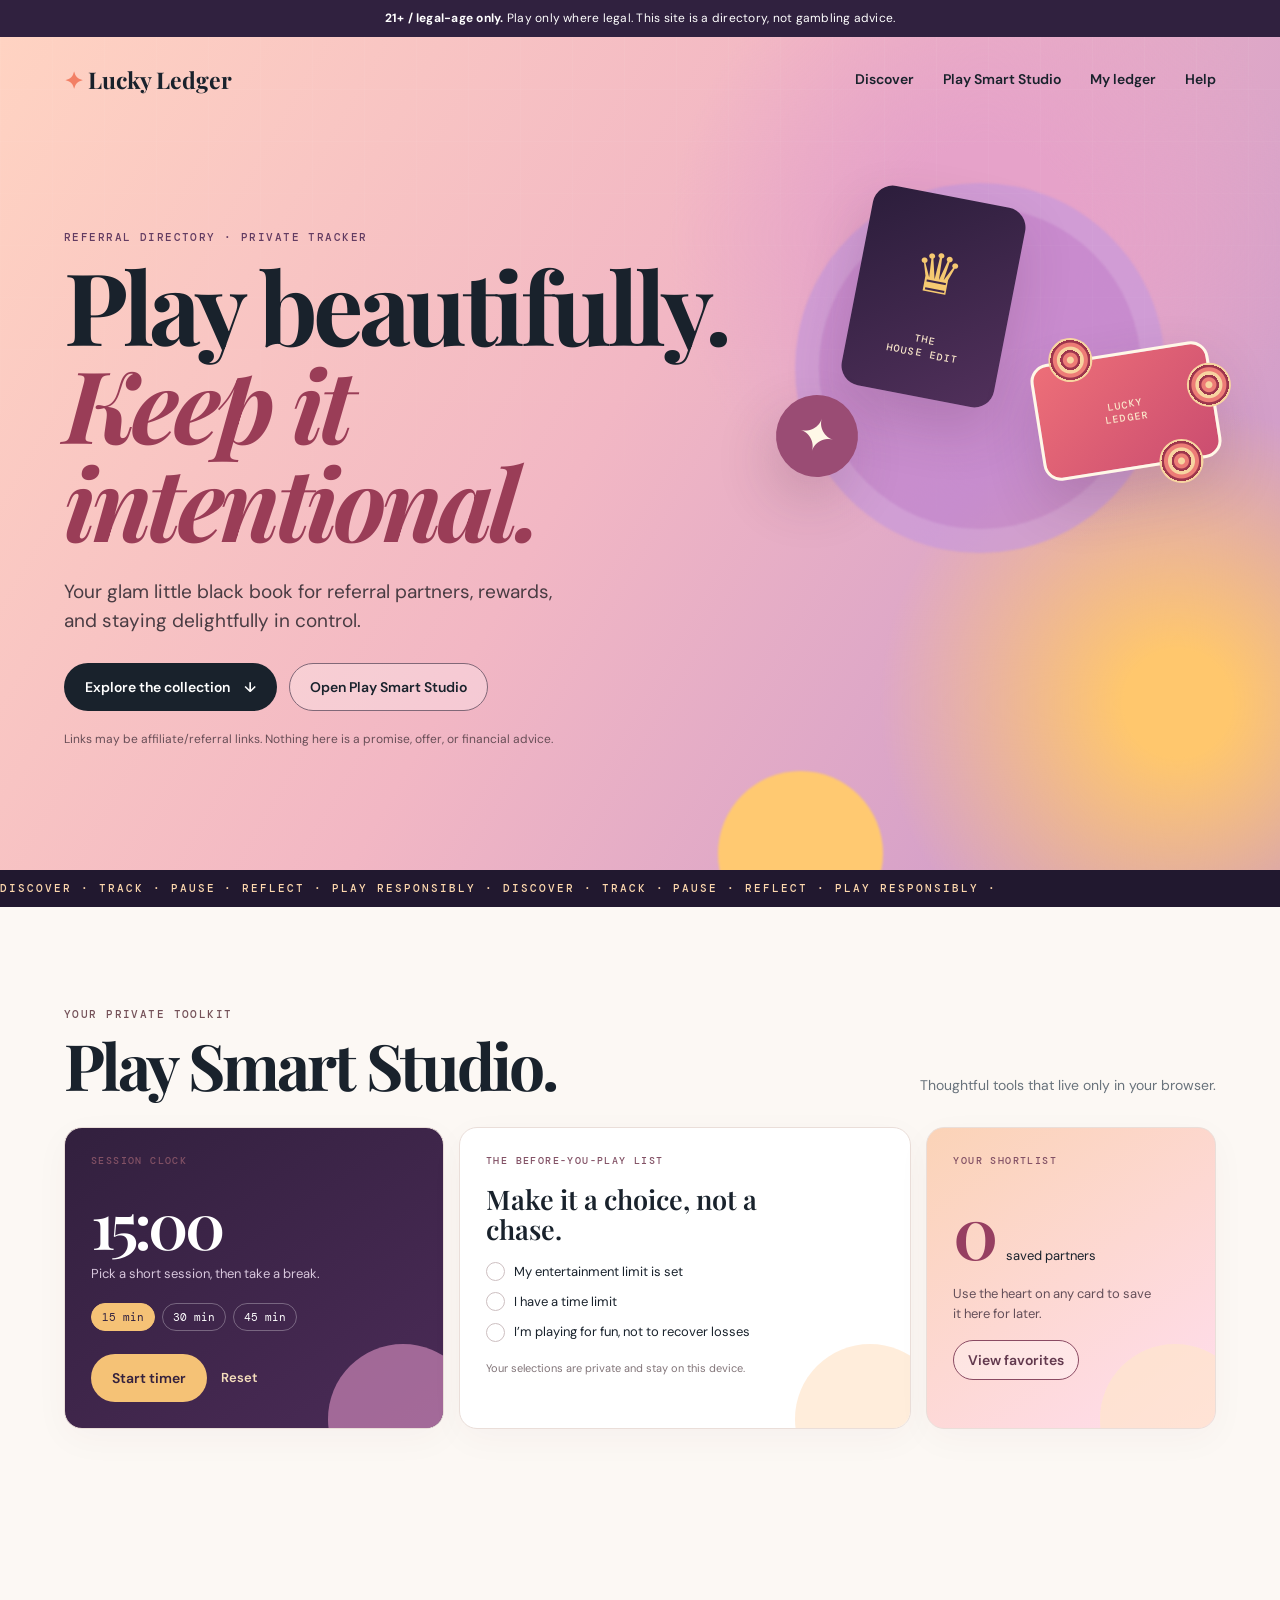
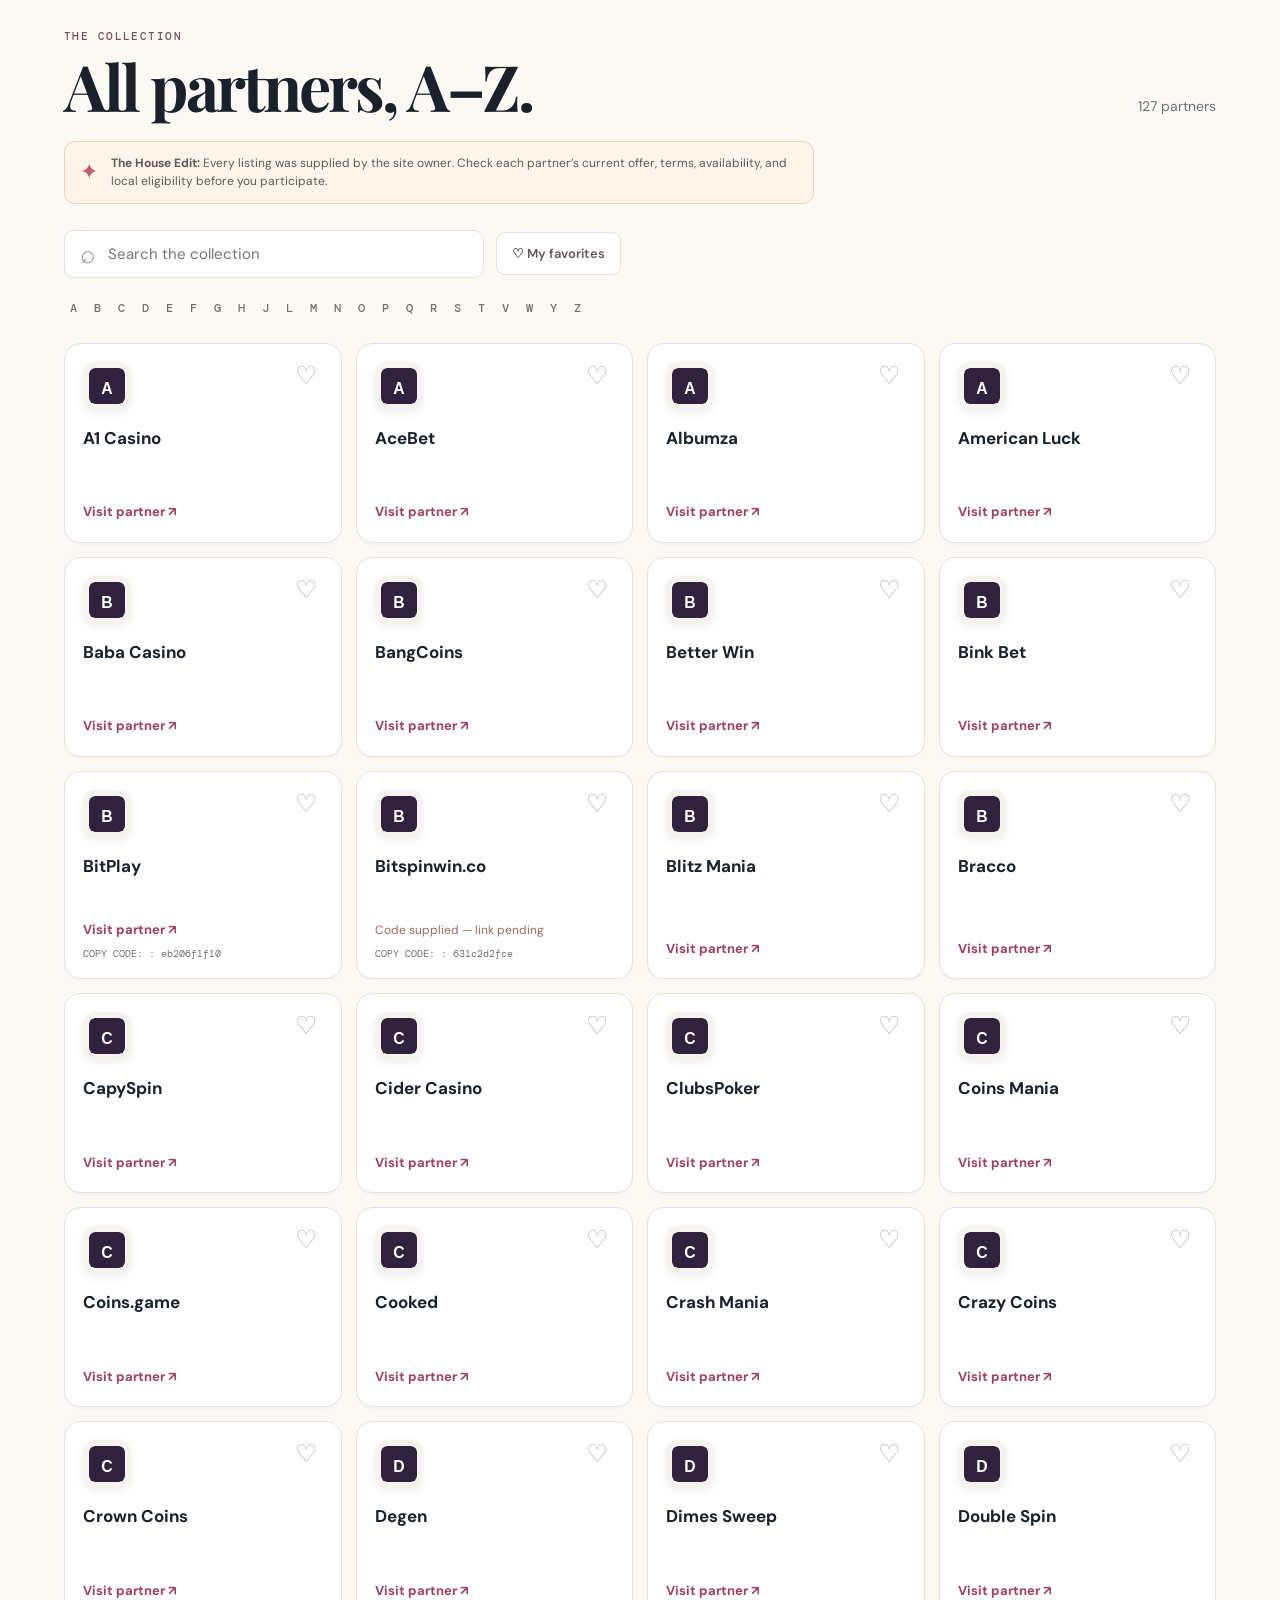
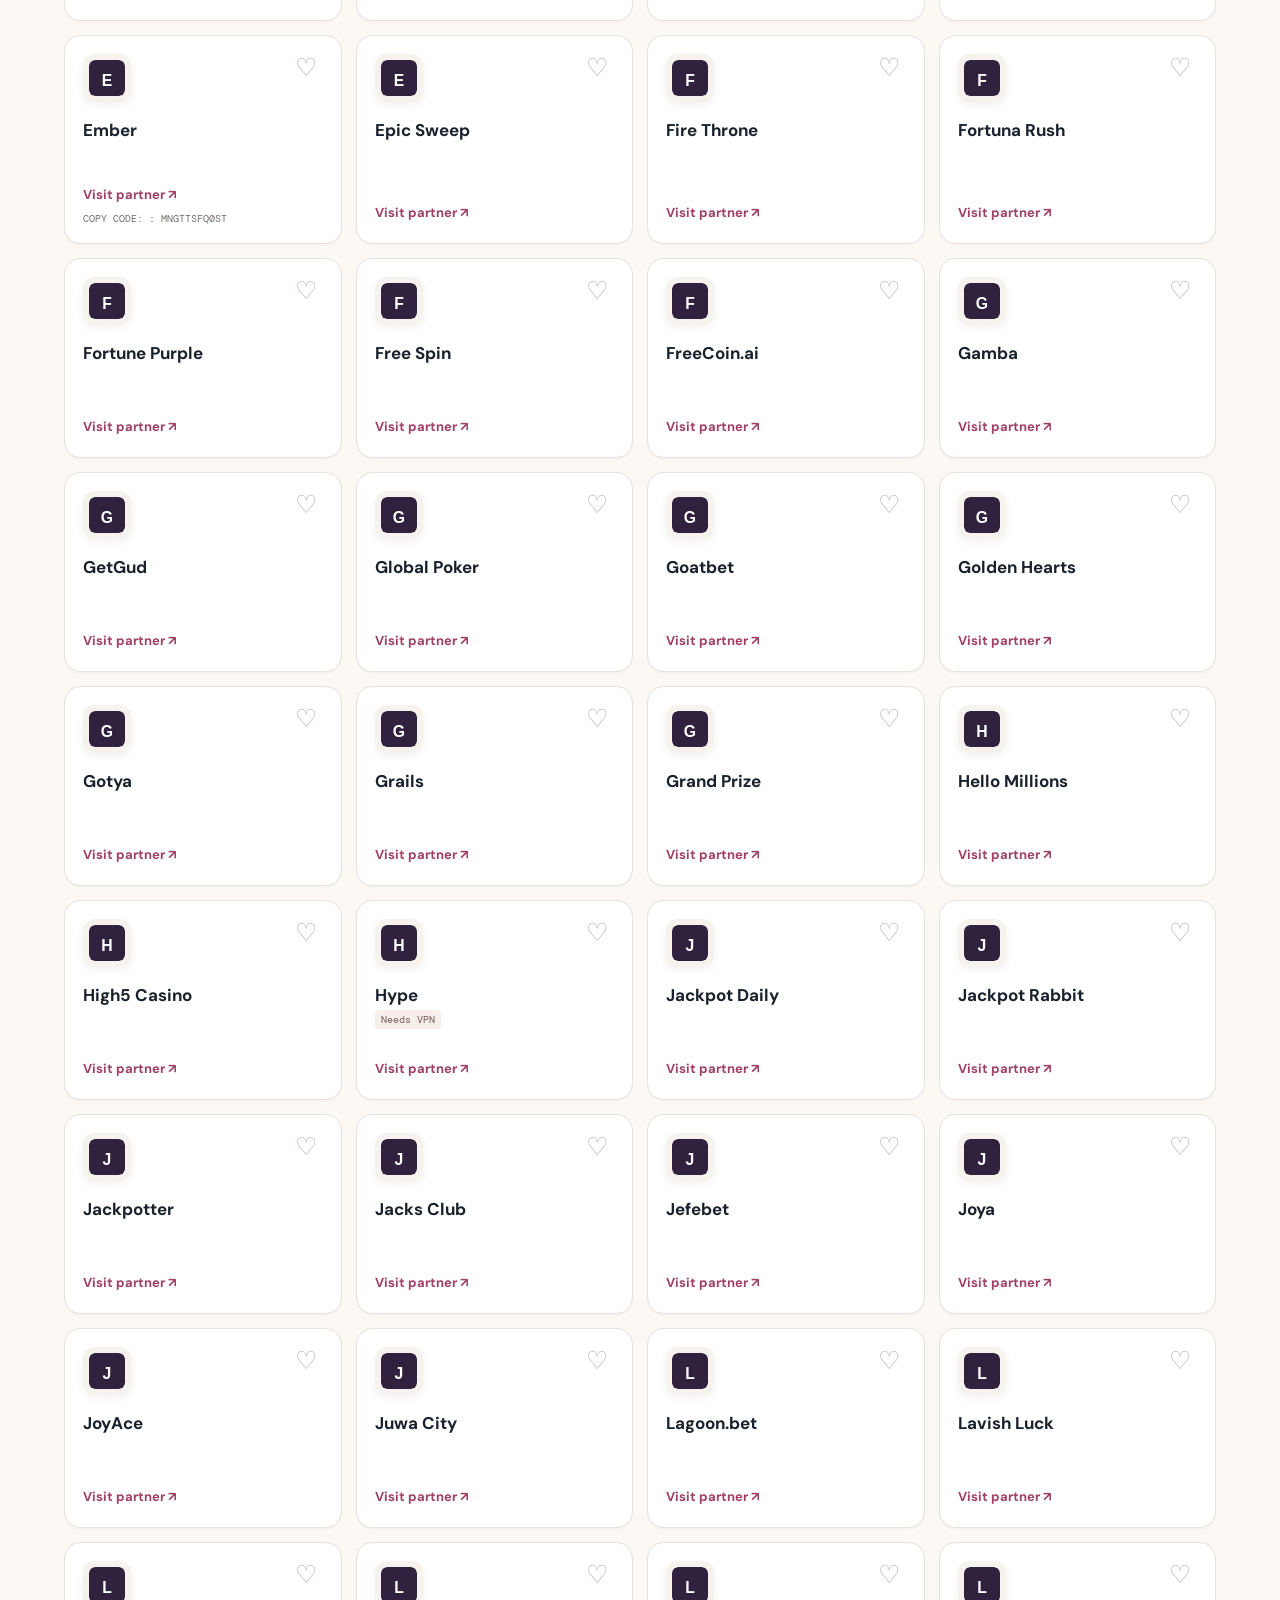
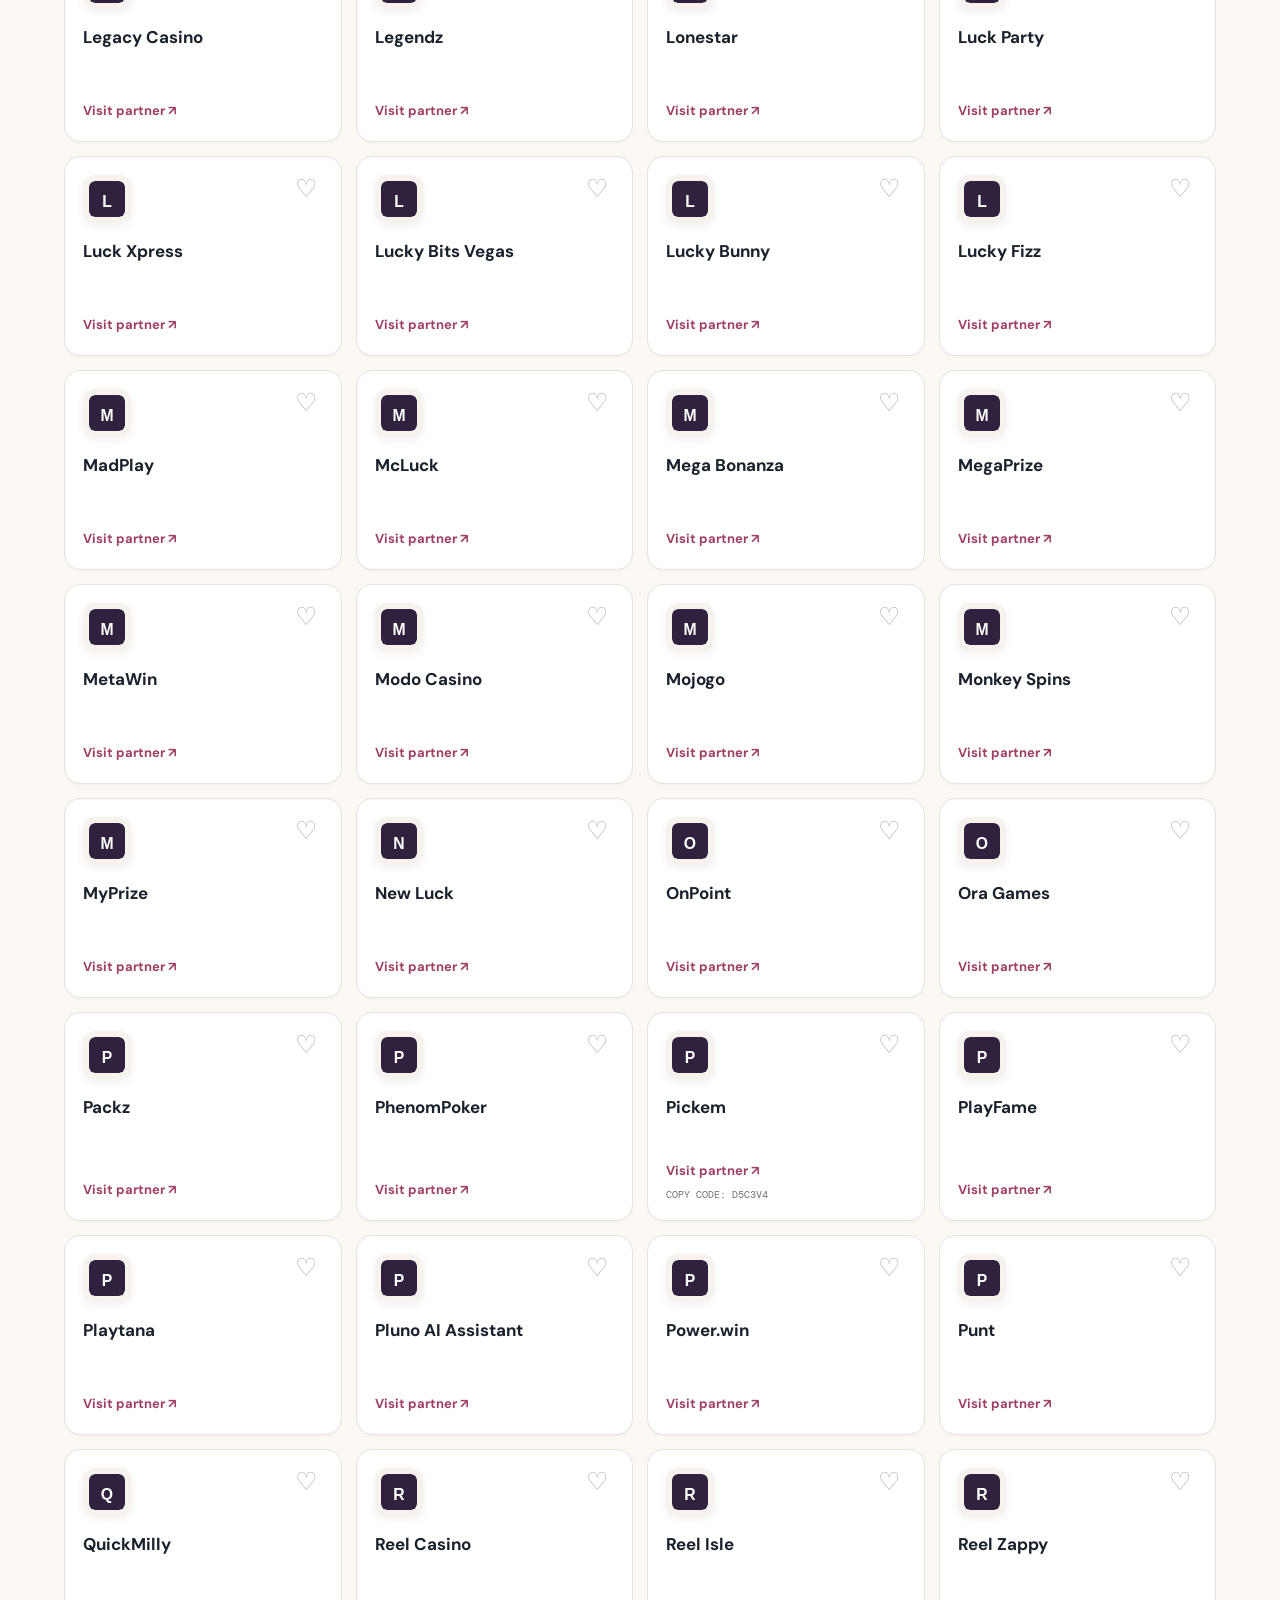
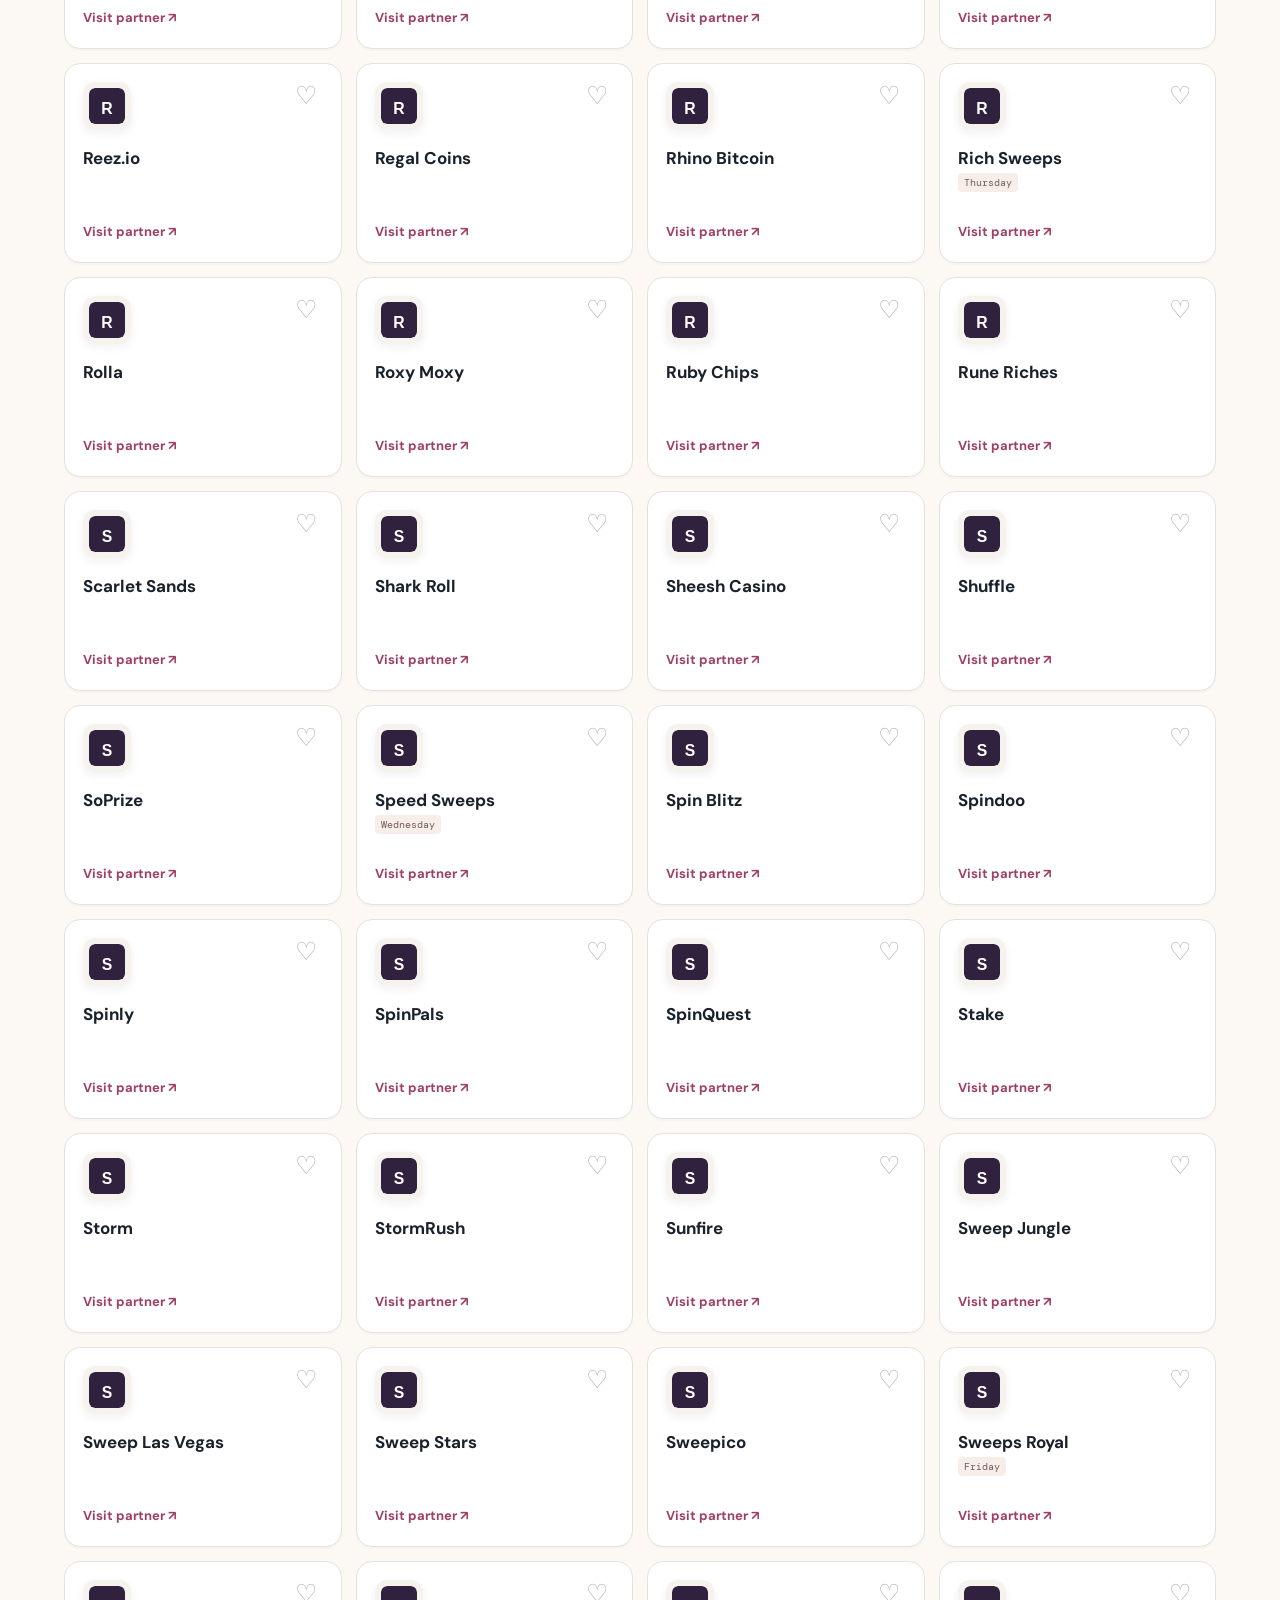
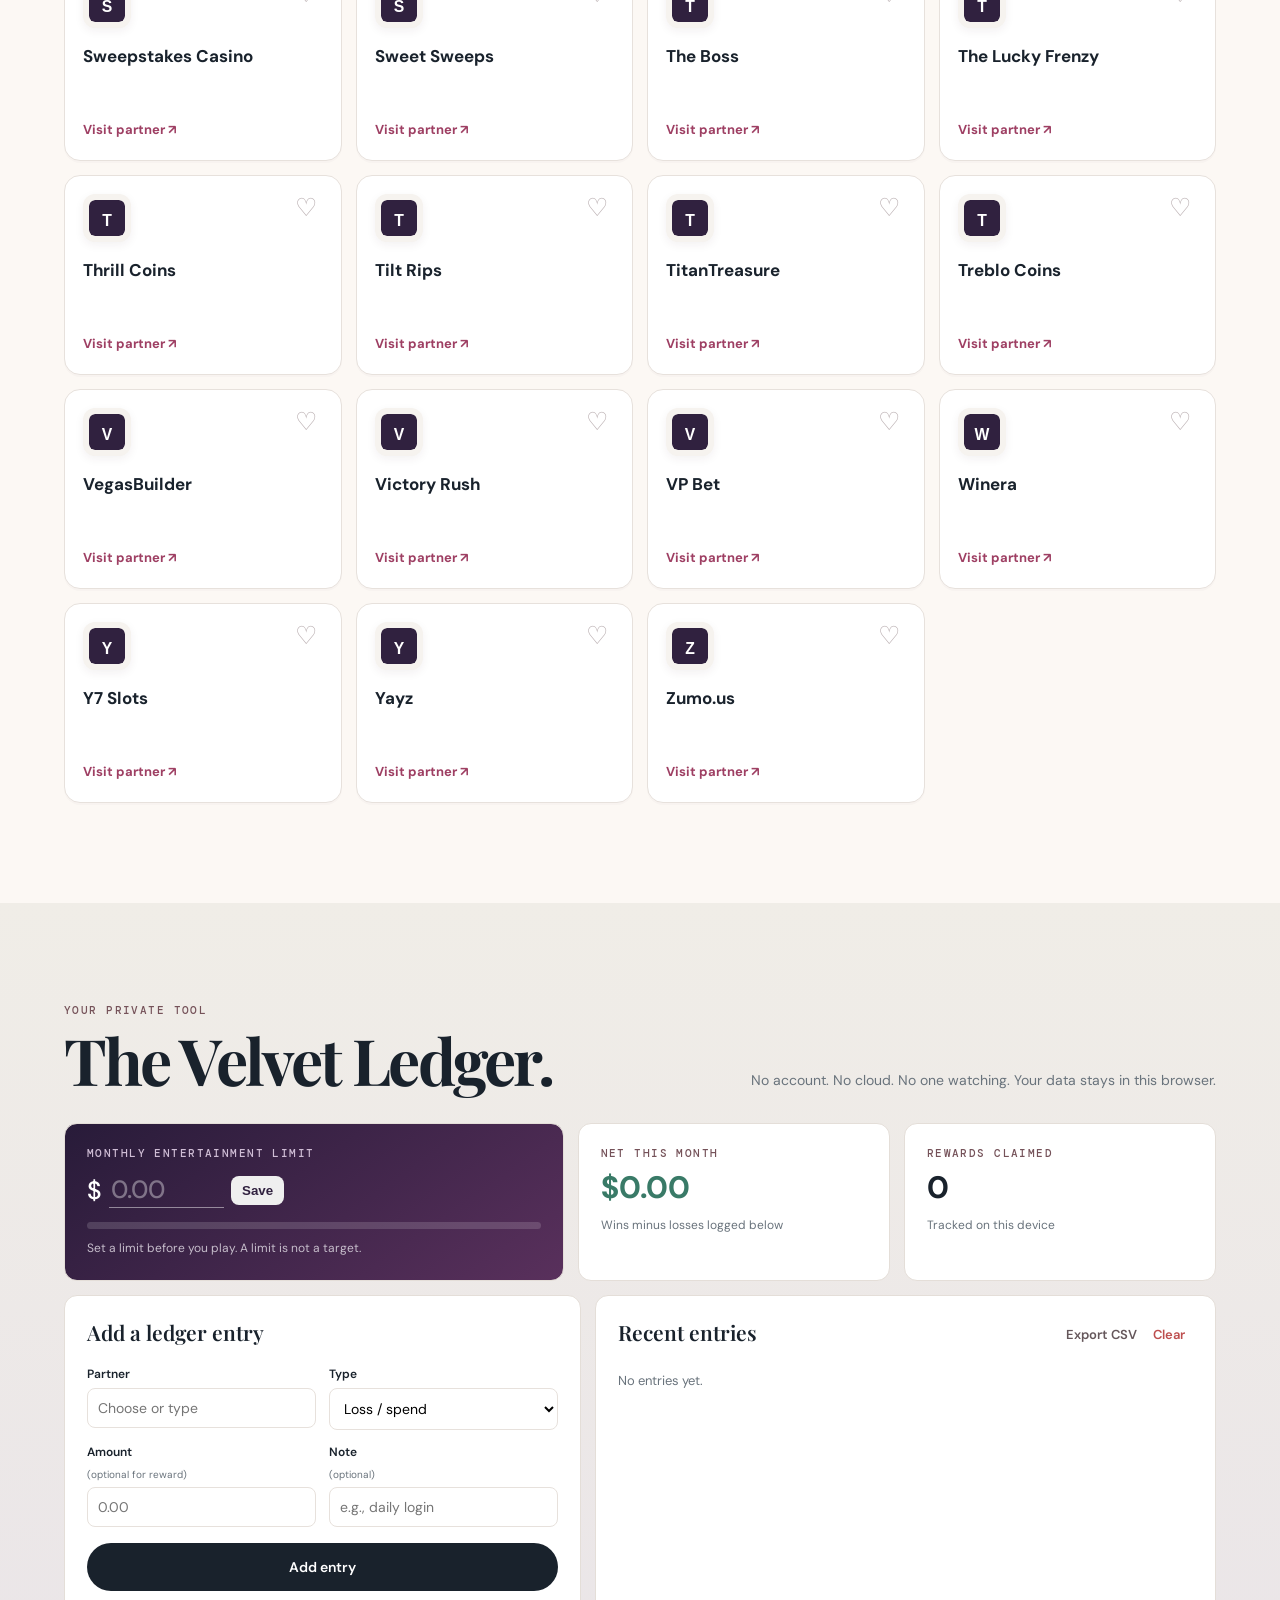
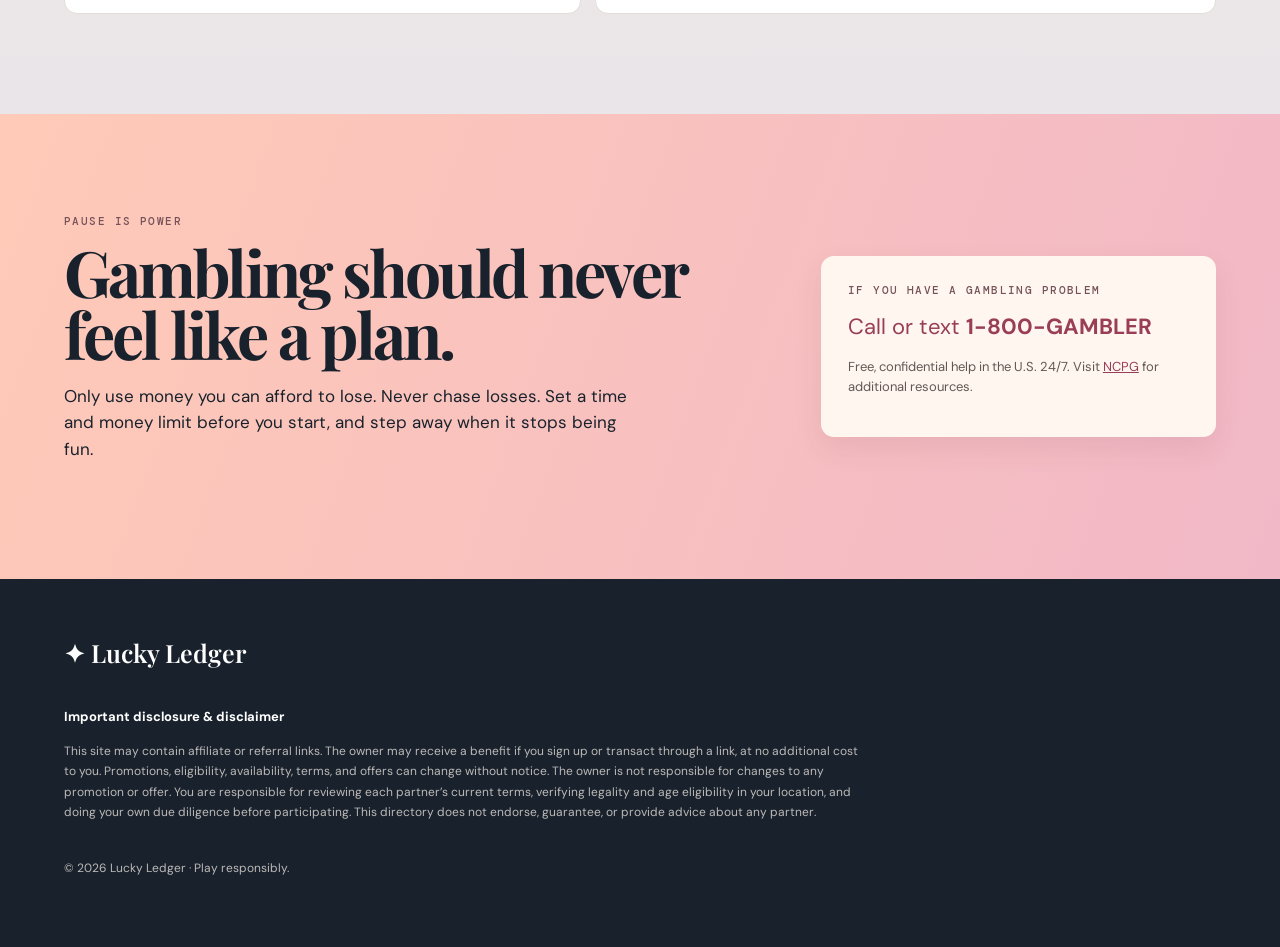
==== index.html @ 97498cde "Add files via upload" ====
<!doctype html>
<html lang="en">
<head>
  <meta charset="utf-8">
  <meta name="viewport" content="width=device-width,initial-scale=1">
  <meta name="description" content="A responsible, organized directory of referral links and a private play tracker.">
  <meta property="og:title" content="Lucky Ledger — Play beautifully. Keep it intentional.">
  <meta property="og:description" content="A curated referral directory with privacy-first rewards and budget tools.">
  <meta name="theme-color" content="#21182f">
  <title>Lucky Ledger — Referral Directory</title>
  <link rel="preconnect" href="https://www.google.com">
  <link rel="stylesheet" href="styles.css">
</head>
<body>
  <div class="notice" role="note"><b>21+ / legal-age only.</b> Play only where legal. This site is a directory, not gambling advice.</div>
  <header class="hero" id="top">
    <nav><a class="brand" href="#top"><span>✦</span> Lucky Ledger</a><div class="nav-links"><a href="#directory">Discover</a><a href="#studio">Play Smart Studio</a><a href="#tracker">My ledger</a><a href="#responsible">Help</a></div></nav>
    <div class="hero-content"><p class="eyebrow hero-eye">REFERRAL DIRECTORY · PRIVATE TRACKER</p><h1>Play beautifully.<br><em>Keep it intentional.</em></h1><p class="lede">Your glam little black book for referral partners, rewards, and staying delightfully in control.</p><div class="hero-actions"><a class="button primary" href="#directory">Explore the collection <span>↓</span></a><a class="button ghost" href="#studio">Open Play Smart Studio</a></div><p class="micro">Links may be affiliate/referral links. Nothing here is a promise, offer, or financial advice.</p></div>
    <div class="hero-cards" aria-hidden="true"><div class="float-card crown">♛<span>THE<br>HOUSE EDIT</span></div><div class="float-card chips"><i></i><i></i><i></i><span>LUCKY<br>LEDGER</span></div><div class="float-card sparkle">✦</div></div><div class="orb orb-one"></div><div class="orb orb-two"></div>
  </header>
  <div class="marquee" aria-hidden="true"><div>DISCOVER · TRACK · PAUSE · REFLECT · PLAY RESPONSIBLY · DISCOVER · TRACK · PAUSE · REFLECT · PLAY RESPONSIBLY · </div></div>
  <main>
    <section class="studio section" id="studio">
      <div class="section-heading"><div><p class="eyebrow">YOUR PRIVATE TOOLKIT</p><h2>Play Smart Studio.</h2></div><p class="tracker-intro">Thoughtful tools that live only in your browser.</p></div>
      <div class="studio-grid">
        <article class="studio-card timer-card"><div class="studio-kicker">SESSION CLOCK</div><div id="timer-display" class="timer-display" aria-live="polite">15:00</div><p id="timer-status">Pick a short session, then take a break.</p><div class="timer-presets"><button data-minutes="15">15 min</button><button data-minutes="30">30 min</button><button data-minutes="45">45 min</button></div><div class="timer-actions"><button id="timer-start" class="button primary">Start timer</button><button id="timer-reset" class="text-button">Reset</button></div></article>
        <article class="studio-card plan-card"><div class="studio-kicker">THE BEFORE-YOU-PLAY LIST</div><h3>Make it a choice, not a chase.</h3><label class="check-row"><input class="play-check" data-check="budget" type="checkbox"> <span>My entertainment limit is set</span></label><label class="check-row"><input class="play-check" data-check="time" type="checkbox"> <span>I have a time limit</span></label><label class="check-row"><input class="play-check" data-check="mood" type="checkbox"> <span>I’m playing for fun, not to recover losses</span></label><p class="fine-print">Your selections are private and stay on this device.</p></article>
        <article class="studio-card favorites-card"><div class="studio-kicker">YOUR SHORTLIST</div><strong id="favorite-count">0</strong><span class="favorite-label">saved partners</span><p>Use the heart on any card to save it here for later.</p><a class="button dark-outline" href="#directory">View favorites</a></article>
      </div>
    </section>
    <section class="directory section" id="directory">
      <div class="section-heading"><div><p class="eyebrow">THE COLLECTION</p><h2>All partners, A–Z.</h2></div><p id="partner-count" class="count"></p></div>
      <div class="directory-note"><span>✦</span><p><strong>The House Edit:</strong> Every listing was supplied by the site owner. Check each partner’s current offer, terms, availability, and local eligibility before you participate.</p></div>
      <div class="toolbar"><label class="search"><span>⌕</span><input id="search" type="search" placeholder="Search the collection" autocomplete="off"></label><button id="favorites-toggle" class="filter-button" aria-pressed="false">♡ My favorites</button><button id="clear-search" class="text-button" hidden>Clear</button></div>
      <div class="alphabet" id="alphabet" aria-label="Jump to letter"></div><div class="partner-grid" id="partner-grid" aria-live="polite"></div><p id="empty-state" class="empty" hidden>No matches. Try a different name.</p>
    </section>
    <section class="tracker-section section" id="tracker">
      <div class="section-heading"><div><p class="eyebrow">YOUR PRIVATE TOOL</p><h2>The Velvet Ledger.</h2></div><p class="tracker-intro">No account. No cloud. No one watching. Your data stays in this browser.</p></div>
      <div class="ledger-grid"><article class="budget-card"><div class="card-label">MONTHLY ENTERTAINMENT LIMIT</div><form id="budget-form" class="budget-input"><span>$</span><input id="budget" inputmode="decimal" type="number" min="0" step="0.01" placeholder="0.00" aria-label="Monthly entertainment limit"><button>Save</button></form><div class="progress"><div id="budget-progress"></div></div><p id="budget-summary">Set a limit before you play. A limit is not a target.</p></article><article class="stat-card"><div class="card-label">NET THIS MONTH</div><strong id="net-total">$0.00</strong><p>Wins minus losses logged below</p></article><article class="stat-card"><div class="card-label">REWARDS CLAIMED</div><strong id="reward-total">0</strong><p>Tracked on this device</p></article></div>
      <div class="log-grid"><article class="panel"><h3>Add a ledger entry</h3><form id="entry-form" class="entry-form"><label>Partner<input id="entry-partner" list="partner-options" required placeholder="Choose or type"></label><datalist id="partner-options"></datalist><label>Type<select id="entry-type"><option value="loss">Loss / spend</option><option value="win">Win / redemption</option><option value="reward">Reward claimed</option></select></label><label>Amount <small>(optional for reward)</small><input id="entry-amount" type="number" min="0" step="0.01" inputmode="decimal" placeholder="0.00"></label><label>Note <small>(optional)</small><input id="entry-note" maxlength="80" placeholder="e.g., daily login"></label><button class="button primary">Add entry</button></form></article><article class="panel"><div class="panel-top"><h3>Recent entries</h3><div><button id="export-ledger" class="text-button">Export CSV</button><button id="clear-ledger" class="text-button danger">Clear</button></div></div><div id="entry-list" class="entry-list"><p class="muted">No entries yet.</p></div></article></div>
    </section>
    <section class="responsible section" id="responsible"><div><p class="eyebrow">PAUSE IS POWER</p><h2>Gambling should never feel like a plan.</h2><p>Only use money you can afford to lose. Never chase losses. Set a time and money limit before you start, and step away when it stops being fun.</p></div><aside><p class="help-label">IF YOU HAVE A GAMBLING PROBLEM</p><a href="tel:18005224700">Call or text <strong>1-800-GAMBLER</strong></a><p>Free, confidential help in the U.S. 24/7. Visit <a href="https://www.ncpgambling.org/help-treatment/" target="_blank" rel="noopener">NCPG</a> for additional resources.</p></aside></section>
  </main>
  <footer><div class="footer-brand">✦ Lucky Ledger</div><div class="disclosure"><strong>Important disclosure &amp; disclaimer</strong><p>This site may contain affiliate or referral links. The owner may receive a benefit if you sign up or transact through a link, at no additional cost to you. Promotions, eligibility, availability, terms, and offers can change without notice. The owner is not responsible for changes to any promotion or offer. You are responsible for reviewing each partner’s current terms, verifying legality and age eligibility in your location, and doing your own due diligence before participating. This directory does not endorse, guarantee, or provide advice about any partner.</p></div><p class="copyright">© <span id="year"></span> Lucky Ledger · Play responsibly.</p></footer>
  <template id="card-template"><article class="partner-card"><div class="partner-top"><img class="logo" alt="" loading="lazy" referrerpolicy="no-referrer"><button class="favorite" aria-label="Add to favorites" aria-pressed="false">♡</button></div><h3></h3><div class="card-meta"></div><div class="card-actions"></div></article></template>
  <script src="partners.js"></script><script src="app.js"></script>
</body></html>
---- styles.css ----
@import url('https://fonts.googleapis.com/css2?family=DM+Mono:wght@400;500&family=DM+Sans:opsz,wght@9..40,400;9..40,500;9..40,600;9..40,700&family=Playfair+Display:ital,wght@0,600;0,700;1,600;1,700&display=swap');
:root{--ink:#19222c;--muted:#69737c;--paper:#fbfaf7;--peach:#ffcbb8;--coral:#f27f65;--plum:#30213f;--cream:#fff7ef;--line:#e7e1dc;--green:#397a67;--red:#bd4e4e}*{box-sizing:border-box}html{scroll-behavior:smooth}body{margin:0;background:var(--paper);color:var(--ink);font:16px/1.55 "DM Sans",sans-serif}.notice{padding:9px 22px;background:var(--plum);color:#fff;text-align:center;font-size:12px;letter-spacing:.02em}.hero{min-height:650px;position:relative;overflow:hidden;background:linear-gradient(120deg,#ffcbbc 0%,#ffd6c2 50%,#e3b0d8 100%);padding:0 max(5vw,28px)}nav{height:86px;display:flex;align-items:center;justify-content:space-between;position:relative;z-index:2}.brand{font:700 23px "Playfair Display",serif;color:var(--ink);text-decoration:none}.brand span{color:var(--coral)}.nav-links{display:flex;gap:29px}.nav-links a{color:var(--ink);text-decoration:none;font-size:14px;font-weight:600}.hero-content{position:relative;z-index:1;max-width:670px;padding:90px 0 110px}.eyebrow,.card-label,.help-label{margin:0 0 12px;color:#755259;font:500 11px/1.3 "DM Mono",monospace;letter-spacing:.13em}.hero h1,h2{font-family:"Playfair Display",serif;line-height:.98;margin:0;letter-spacing:-.045em}.hero h1{font-size:clamp(55px,8vw,100px)}.hero h1 em{color:#9a3d57}.lede{max-width:510px;font-size:19px;margin:27px 0;color:#493c43}.hero-actions{display:flex;gap:12px;align-items:center}.button{display:inline-flex;gap:14px;align-items:center;justify-content:center;padding:14px 20px;border-radius:100px;text-decoration:none;border:1px solid transparent;cursor:pointer;font:600 14px "DM Sans",sans-serif}.primary{background:var(--ink);color:#fff}.primary:hover{background:#364553}.ghost{border-color:#816878;color:var(--ink);background:#ffffff44}.micro{font-size:12px;color:#684e57;margin-top:19px}.orb{position:absolute;border-radius:50%;filter:blur(1px)}.orb-one{width:370px;height:370px;right:9%;top:146px;background:#bb80d1aa;border:24px solid #ffffff26}.orb-two{height:165px;width:165px;right:31%;bottom:-66px;background:#ffc971}.sparkles{position:absolute;right:13%;top:175px;font-size:50px;line-height:1.4;color:#fff8ef;text-align:center;transform:rotate(12deg)}.section{padding:100px max(5vw,28px)}.section-heading{display:flex;align-items:end;justify-content:space-between;gap:30px;margin-bottom:31px}.section-heading h2{font-size:clamp(40px,5vw,64px)}.count,.tracker-intro{margin:0;color:var(--muted);font-size:14px}.toolbar{display:flex;align-items:center;gap:12px;margin-bottom:19px}.search{height:48px;max-width:420px;flex:1;display:flex;align-items:center;gap:10px;padding:0 15px;border:1px solid var(--line);border-radius:10px;background:#fff}.search span{font-size:26px;color:#a29694}.search input{width:100%;border:0;outline:0;font:15px "DM Sans",sans-serif}.filter-button,.text-button{cursor:pointer;border:0;background:transparent;font:600 13px "DM Sans",sans-serif;color:#65575b}.filter-button{padding:12px 15px;border:1px solid var(--line);border-radius:9px;background:#fff}.filter-button[aria-pressed=true]{background:#f8e0d7;border-color:#e9a38c;color:#713c38}.text-button{padding:8px}.danger{color:var(--red)}.alphabet{display:flex;flex-wrap:wrap;gap:5px;margin:0 0 24px}.alphabet button{border:0;background:transparent;color:#786f6b;cursor:pointer;font:500 12px "DM Mono",monospace;padding:3px 6px;border-radius:5px}.alphabet button:hover{background:#f2ddd5;color:#8f3e49}.partner-grid{display:grid;grid-template-columns:repeat(auto-fill,minmax(220px,1fr));gap:14px}.partner-card{min-height:200px;display:flex;flex-direction:column;padding:18px;background:#fff;border:1px solid var(--line);border-radius:13px;box-shadow:0 2px 0 #30213f05;transition:transform .18s,box-shadow .18s}.partner-card:hover{transform:translateY(-3px);box-shadow:0 10px 22px #30213f12}.partner-top{display:flex;justify-content:space-between;align-items:flex-start}.logo{width:48px;height:48px;padding:6px;object-fit:contain;border-radius:12px;background:#f6f3ef}.favorite{border:0;background:transparent;cursor:pointer;font-size:25px;line-height:1;color:#b9aeb0}.favorite.active{color:#d55b66}.partner-card h3{margin:18px 0 5px;font-size:17px;line-height:1.2}.card-meta{min-height:24px;color:#83797a;font-size:12px}.tag{display:inline-block;margin:0 5px 4px 0;padding:3px 6px;border-radius:4px;background:#f7eee9;color:#725d57;font:10px "DM Mono",monospace}.card-actions{margin-top:auto;padding-top:12px}.visit{display:inline-flex;align-items:center;gap:6px;color:#9a3d57;text-decoration:none;font-weight:700;font-size:13px}.code{display:block;margin-top:5px;color:#756c6d;font:10px/1.35 "DM Mono",monospace;word-break:break-word}.no-link{color:#a06a5e;font-size:12px}.empty{color:var(--muted)}.tracker-section{background:#efece6}.ledger-grid{display:grid;grid-template-columns:1.6fr 1fr 1fr;gap:14px}.budget-card,.stat-card,.panel{background:#fff;border:1px solid #e4ded8;border-radius:13px;padding:22px}.budget-card{background:var(--plum);color:#fff}.budget-card .card-label{color:#cfbdd5}.budget-input{display:flex;align-items:center;gap:7px;margin:9px 0 14px;font:500 25px "DM Sans",sans-serif}.budget-input input{width:115px;border:0;border-bottom:1px solid #ffffff77;color:#fff;background:transparent;outline:0;font:500 25px "DM Sans",sans-serif}.budget-input input::placeholder{color:#ffffff60}.budget-input button{border:0;border-radius:8px;padding:7px 11px;cursor:pointer;font-weight:700;color:var(--plum)}.progress{height:7px;border-radius:8px;background:#ffffff26;overflow:hidden}.progress div{height:100%;width:0;background:#efb979;transition:width .3s}.budget-card p,.stat-card p{margin:10px 0 0;font-size:12px;color:#c6bdcb}.stat-card strong{font-size:31px;line-height:1}.stat-card p{color:var(--muted)}.log-grid{display:grid;grid-template-columns:1fr 1.2fr;gap:14px;margin-top:14px}.panel h3{margin:0 0 19px;font:600 21px "Playfair Display",serif}.entry-form{display:grid;grid-template-columns:1fr 1fr;gap:13px}.entry-form label{display:flex;flex-direction:column;gap:5px;font-size:12px;font-weight:600}.entry-form input,.entry-form select{min-width:0;padding:10px;border:1px solid var(--line);border-radius:8px;background:#fff;font:14px "DM Sans",sans-serif}.entry-form small{color:var(--muted);font-weight:400}.entry-form button{grid-column:span 2;margin-top:3px}.panel-top{display:flex;justify-content:space-between;gap:6px;align-items:start}.panel-top h3{margin-bottom:12px}.entry-list{max-height:310px;overflow:auto}.entry{display:grid;grid-template-columns:1fr auto auto;gap:14px;padding:10px 0;border-top:1px solid var(--line);font-size:13px}.entry small{color:var(--muted);display:block}.entry-amount{font-weight:700}.entry-amount.loss{color:var(--red)}.entry-amount.win{color:var(--green)}.delete-entry{border:0;background:transparent;color:#a5999a;cursor:pointer}.muted{color:var(--muted);font-size:13px}.responsible{display:grid;grid-template-columns:1.35fr .8fr;gap:90px;background:#ffcbbb}.responsible h2{font-size:clamp(42px,5vw,66px);max-width:650px}.responsible>div>p:last-child{max-width:570px;font-size:17px}.responsible aside{align-self:center;background:#fff7ef;padding:27px;border-radius:13px}.responsible aside>a{font-size:22px;color:#9a3d57;text-decoration:none}.responsible aside p:last-child{font-size:13px;color:#635755}.responsible aside p:last-child a{color:#9a3d57}footer{padding:57px max(5vw,28px);background:var(--ink);color:#ded9d5}.footer-brand{font:600 25px "Playfair Display",serif;color:#fff;margin-bottom:35px}.disclosure{max-width:800px}.disclosure strong{font-size:13px;color:#fff}.disclosure p,.copyright{font-size:12px;line-height:1.7;color:#bdb9b8}.copyright{margin-top:35px}@media(max-width:720px){.nav-links{display:none}.hero{min-height:560px}.hero-content{padding-top:80px}.orb-one{right:-120px;top:180px}.sparkles{right:12%;top:135px;font-size:35px}.section{padding:66px 22px}.section-heading{display:block}.section-heading h2{margin-bottom:10px}.toolbar{flex-wrap:wrap}.search{min-width:100%}.partner-grid{grid-template-columns:repeat(2,minmax(0,1fr));gap:9px}.partner-card{padding:13px;min-height:184px}.ledger-grid,.log-grid,.responsible{grid-template-columns:1fr;gap:12px}.entry-form{grid-template-columns:1fr}.entry-form button{grid-column:span 1}.responsible{gap:25px}.responsible aside{padding:22px}.section-heading{margin-bottom:25px}}@media(max-width:380px){.partner-grid{grid-template-columns:1fr}.hero h1{font-size:53px}}
/* Lucky Ledger: fun-classy edition */
body{background:#fcf8f4}.hero{min-height:680px;background:radial-gradient(circle at 77% 24%,#e6a2c9 0 8%,transparent 27%),radial-gradient(circle at 92% 80%,#ffc76d 0 4%,transparent 22%),linear-gradient(120deg,#ffd3c2 0%,#f2b7c4 47%,#c795cb 100%)}.hero:after{content:"";position:absolute;inset:0;background-image:linear-gradient(90deg,#ffffff25 1px,transparent 1px),linear-gradient(#ffffff20 1px,transparent 1px);background-size:52px 52px;mask-image:linear-gradient(to bottom,#0005,transparent 72%)}.hero-content{padding-top:107px}.hero-eye{color:#633c62}.hero-cards{position:absolute;inset:0;z-index:1;pointer-events:none}.float-card{position:absolute;display:flex;align-items:center;justify-content:center;box-shadow:0 24px 55px #48244130}.crown{right:21%;top:158px;width:155px;height:203px;flex-direction:column;gap:17px;border-radius:20px;background:linear-gradient(145deg,#2b1d3b,#51305b);color:#f6c971;font-size:55px;transform:rotate(11deg)}.crown span,.chips span{font:500 10px/1.35 "DM Mono",monospace;letter-spacing:.13em;text-align:center;color:#fbe9cc}.chips{right:5%;top:315px;width:180px;height:118px;border:3px solid #fff8e7;border-radius:18px;background:linear-gradient(140deg,#ed6f78,#cb4d70);transform:rotate(-9deg)}.chips i{position:absolute;border-radius:50%;width:44px;height:44px;background:repeating-radial-gradient(circle,#f7d4a0 0 3px,#ed7c76 4px 7px,#9d354d 8px 10px)}.chips i:nth-child(1){left:18px;top:-25px}.chips i:nth-child(2){right:18px;bottom:-24px}.chips i:nth-child(3){right:-21px;top:21px}.chips span{z-index:1}.sparkle{right:33%;top:358px;width:82px;height:82px;border-radius:50%;font-size:45px;color:#fff8e7;background:#9a4c74;transform:rotate(17deg)}.marquee{overflow:hidden;background:#21182f;color:#fcd7ad;font:500 11px/37px "DM Mono",monospace;letter-spacing:.18em;white-space:nowrap}.marquee div{display:inline-block;animation:marquee 28s linear infinite}@keyframes marquee{to{transform:translateX(-50%)}}.studio{background:#fcf8f4}.studio-grid{display:grid;grid-template-columns:1.05fr 1.25fr .8fr;gap:15px}.studio-card{position:relative;overflow:hidden;min-height:285px;padding:26px;border:1px solid #eaded9;border-radius:18px;background:#fff;box-shadow:0 10px 36px #4f274109}.studio-card:before{content:"";position:absolute;inset:auto -35px -66px auto;width:150px;height:150px;border-radius:50%;background:#ffe5cc;opacity:.7}.studio-kicker{position:relative;z-index:1;color:#825165;font:500 10px "DM Mono",monospace;letter-spacing:.14em}.timer-card{background:linear-gradient(145deg,#32203e,#4b2b57);color:#fff}.timer-card:before{background:#c985b5}.timer-display{position:relative;z-index:1;margin:25px 0 0;font:600 64px/1 "Playfair Display",serif;letter-spacing:-.06em}.timer-card p{position:relative;z-index:1;margin:8px 0 18px;color:#d7c6dc;font-size:13px}.timer-presets{position:relative;z-index:1;display:flex;gap:7px}.timer-presets button{border:1px solid #ffffff4b;border-radius:100px;padding:6px 10px;background:transparent;color:#fff;cursor:pointer;font:11px "DM Mono",monospace}.timer-presets button.active{background:#f5c276;color:#2f2040;border-color:#f5c276}.timer-actions{position:relative;z-index:1;display:flex;align-items:center;gap:6px;margin-top:23px}.timer-actions .primary{background:#f5c276;color:#34213d}.timer-actions .text-button{color:#f5debc}.plan-card h3{position:relative;z-index:1;margin:18px 0;font:600 27px/1.08 "Playfair Display",serif;max-width:310px}.check-row{position:relative;z-index:1;display:flex;align-items:center;gap:9px;margin:10px 0;cursor:pointer;font-size:13px}.check-row input{appearance:none;width:19px;height:19px;margin:0;border:1px solid #cdbfc1;border-radius:50%;background:#fff}.check-row input:checked{border-color:#9e4b67;background:#9e4b67;box-shadow:inset 0 0 0 4px #fff}.fine-print{position:relative;z-index:1;margin:18px 0 0;color:#827579;font-size:11px}.favorites-card{background:linear-gradient(145deg,#fbd3b7,#ffddee)}.favorites-card strong{position:relative;z-index:1;display:inline-block;margin:27px 8px 0 0;font:600 72px/1 "Playfair Display",serif;color:#963f61}.favorite-label{position:relative;z-index:1;font-size:13px}.favorites-card p{position:relative;z-index:1;max-width:200px;margin:16px 0;color:#644f59;font-size:13px}.dark-outline{position:relative;z-index:1;border-color:#8a4b63;color:#62394e;background:#ffffff55;padding:10px 14px}.directory-note{display:flex;align-items:center;gap:13px;max-width:750px;margin:-8px 0 26px;padding:12px 15px;border:1px solid #f0cfbf;border-radius:11px;background:#fff4e9;color:#63585a;font-size:12px}.directory-note span{font-size:22px;color:#bf5b71}.directory-note p{margin:0}.partner-card{border-radius:16px}.partner-card:hover{border-color:#e9afc7}.logo{box-shadow:0 3px 10px #41213710}.visit{color:#9e3f63}.tracker-section{background:linear-gradient(180deg,#f0ede7,#eae5e8)}.budget-card{background:linear-gradient(145deg,#281b39,#59305c)}.responsible{background:linear-gradient(110deg,#ffcab7,#f1b8c7)}.responsible aside{box-shadow:0 12px 28px #77393c18}@media(max-width:850px){.studio-grid{grid-template-columns:1fr 1fr}.favorites-card{grid-column:span 2}.hero-cards{opacity:.65}.crown{right:10%;top:160px}.chips{right:-4%;top:370px}.sparkle{right:38%}}@media(max-width:620px){.hero{min-height:605px}.hero-content{padding-top:80px}.hero-cards{opacity:.34}.crown{right:-8%;top:185px}.chips{display:none}.sparkle{right:25%;top:350px}.studio-grid{grid-template-columns:1fr}.favorites-card{grid-column:auto}.studio-card{min-height:245px}.timer-display{font-size:59px}.directory-note{align-items:flex-start}.directory-note span{line-height:1}.marquee{line-height:32px}}
.code-copy{width:100%;border:0;background:transparent;padding:0;text-align:left;cursor:pointer}.code-copy:hover{color:#9e3f63;text-decoration:underline;text-underline-offset:3px}
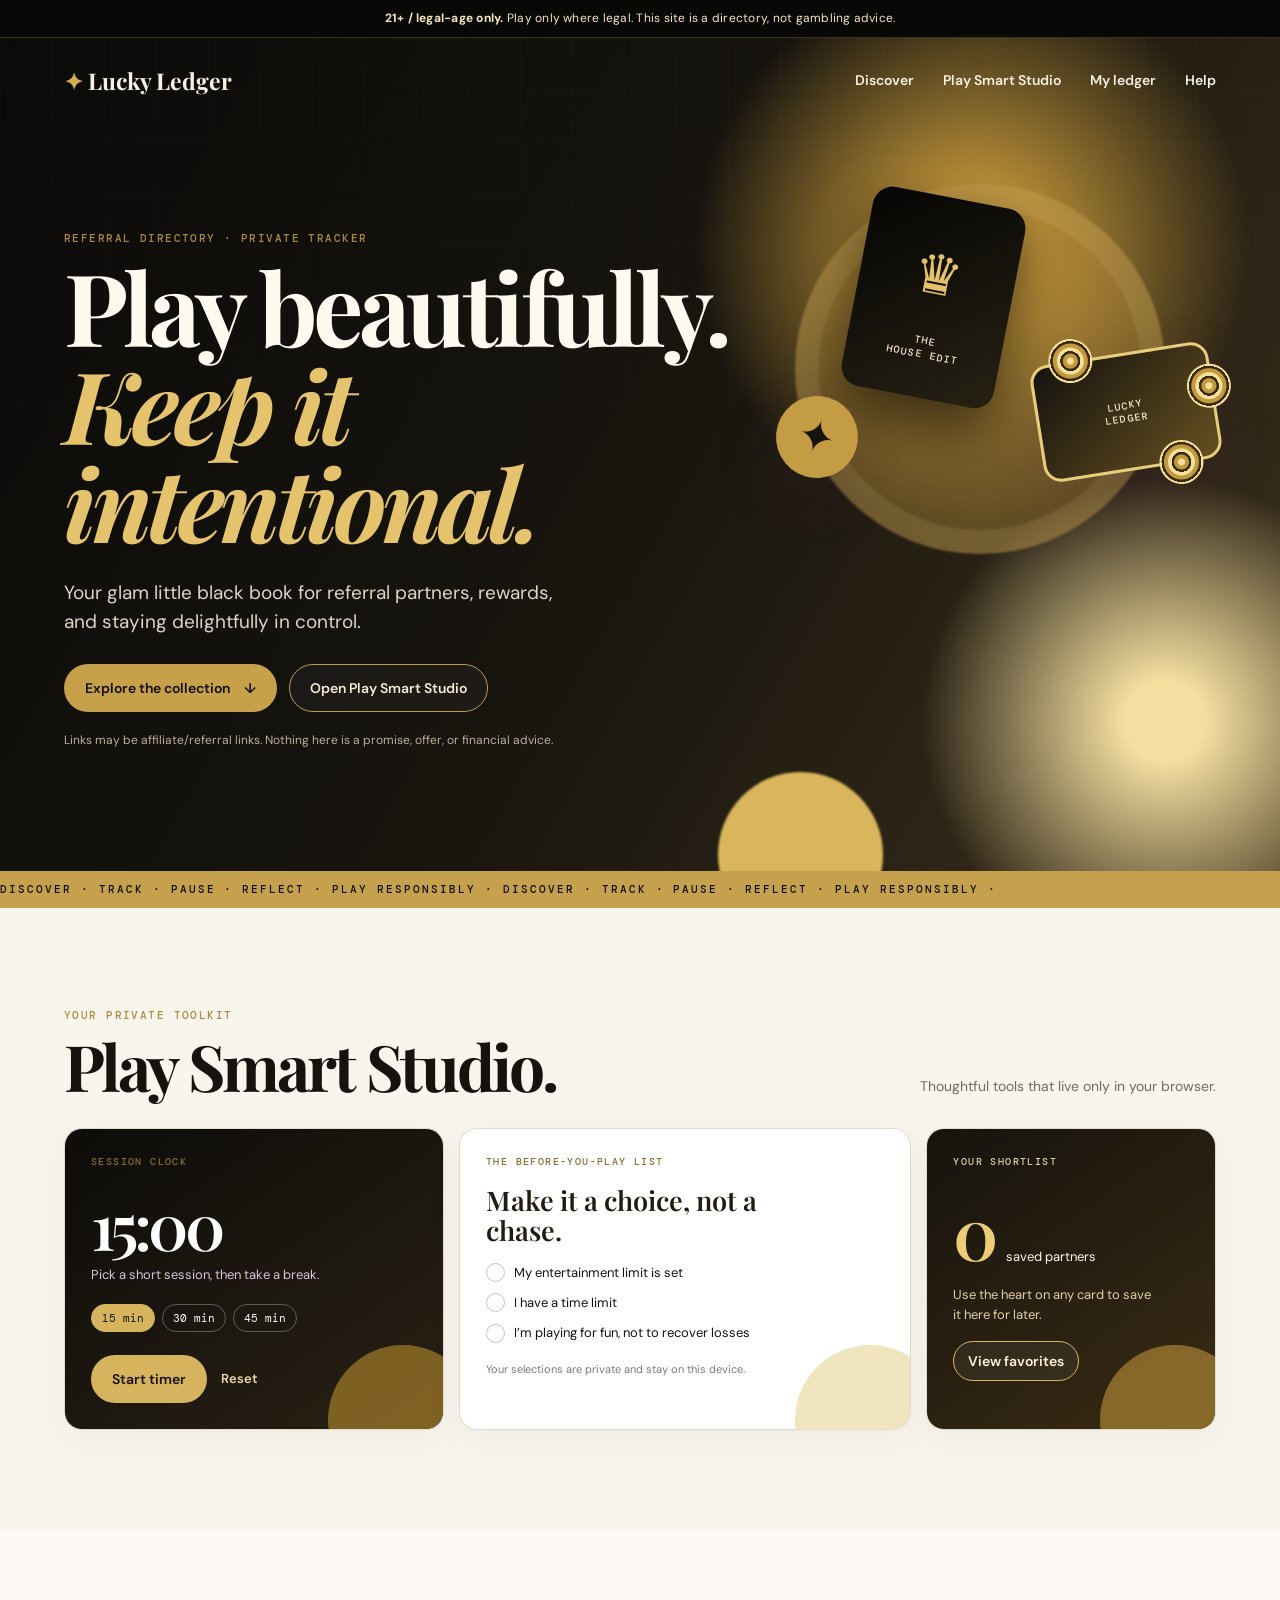
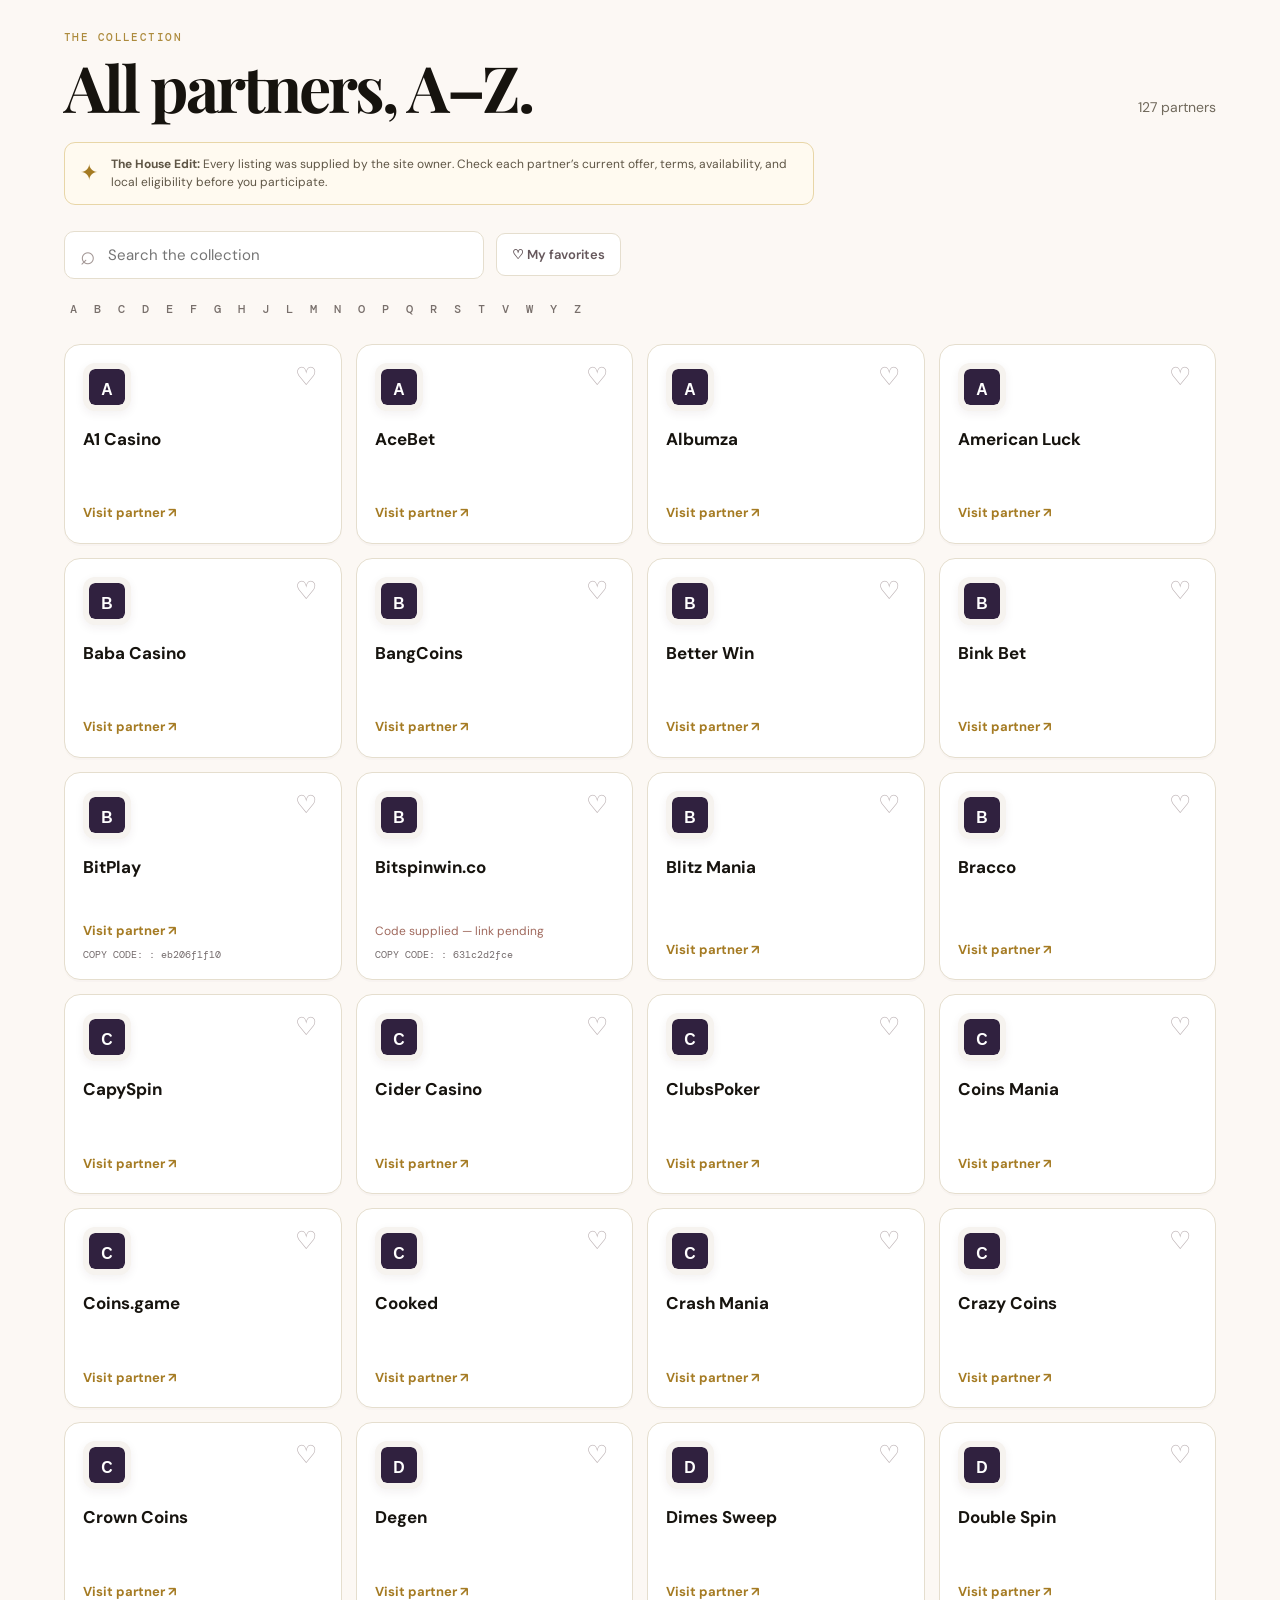
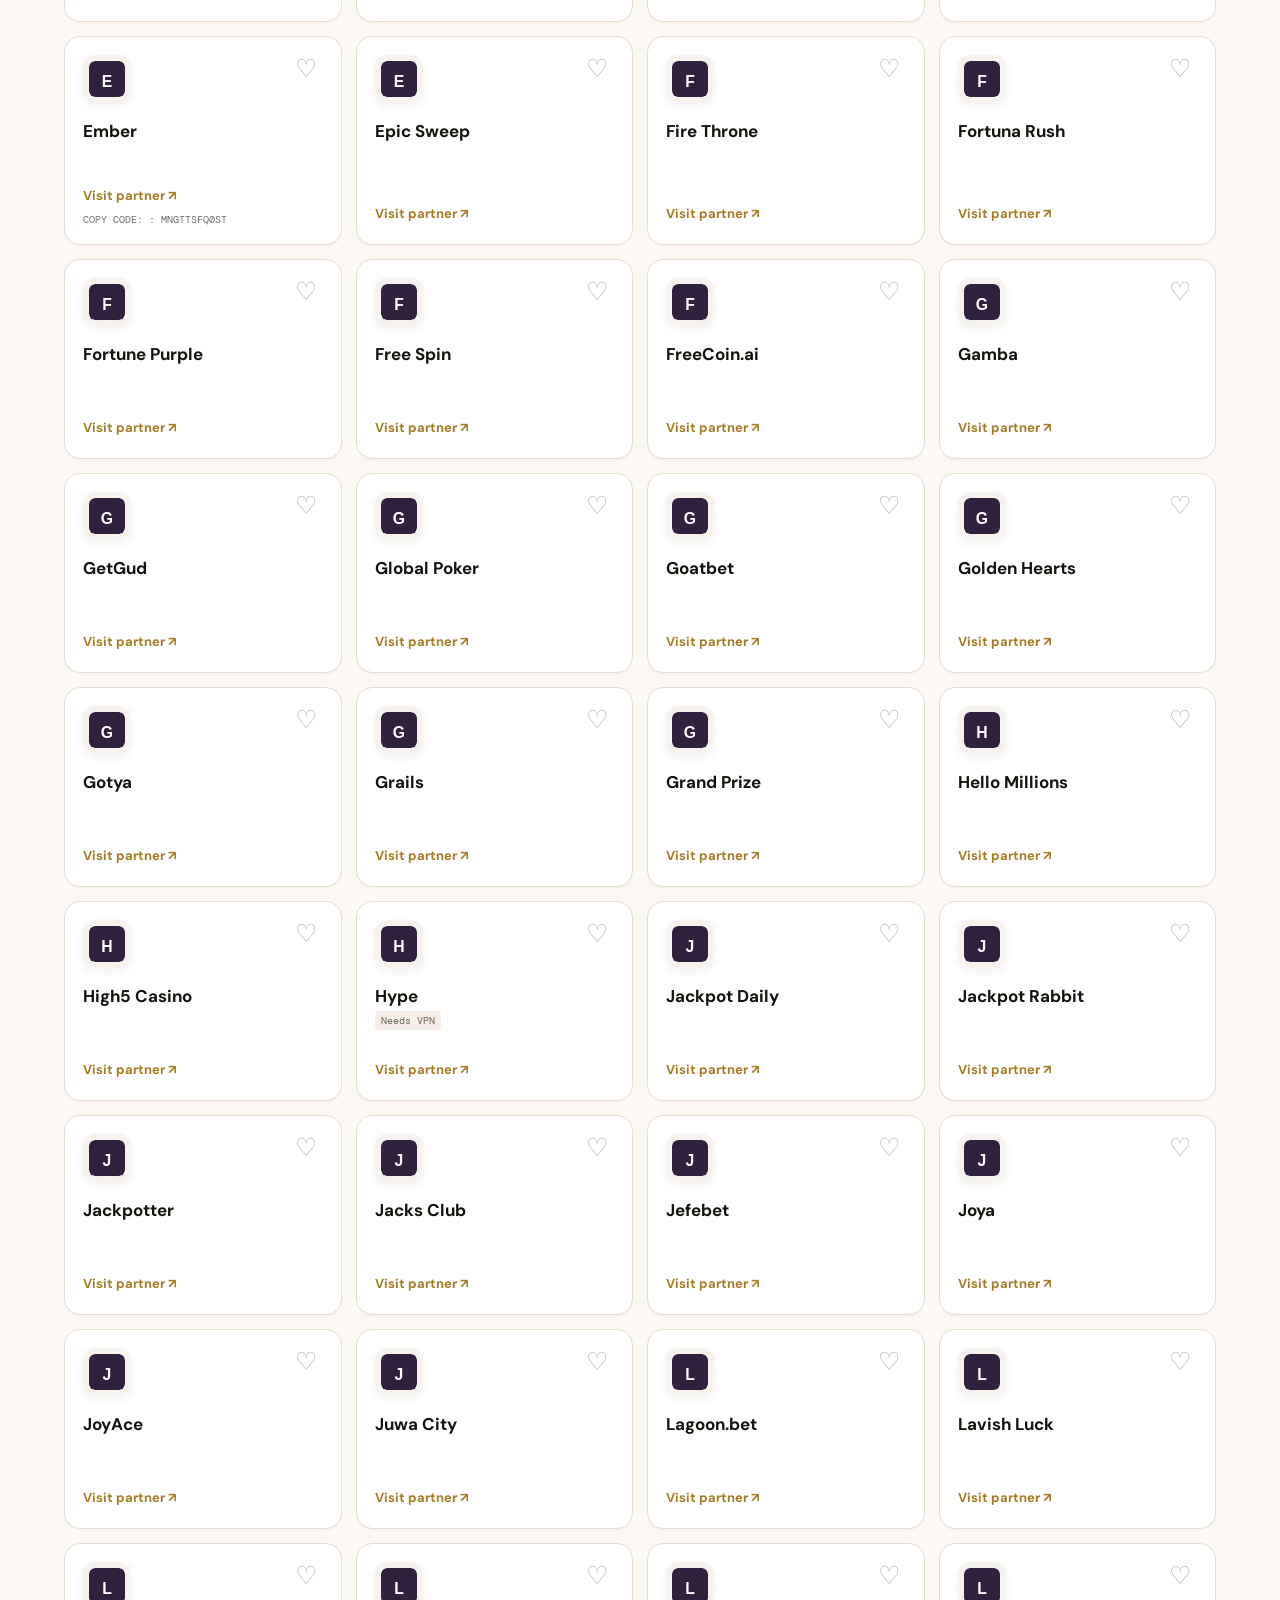
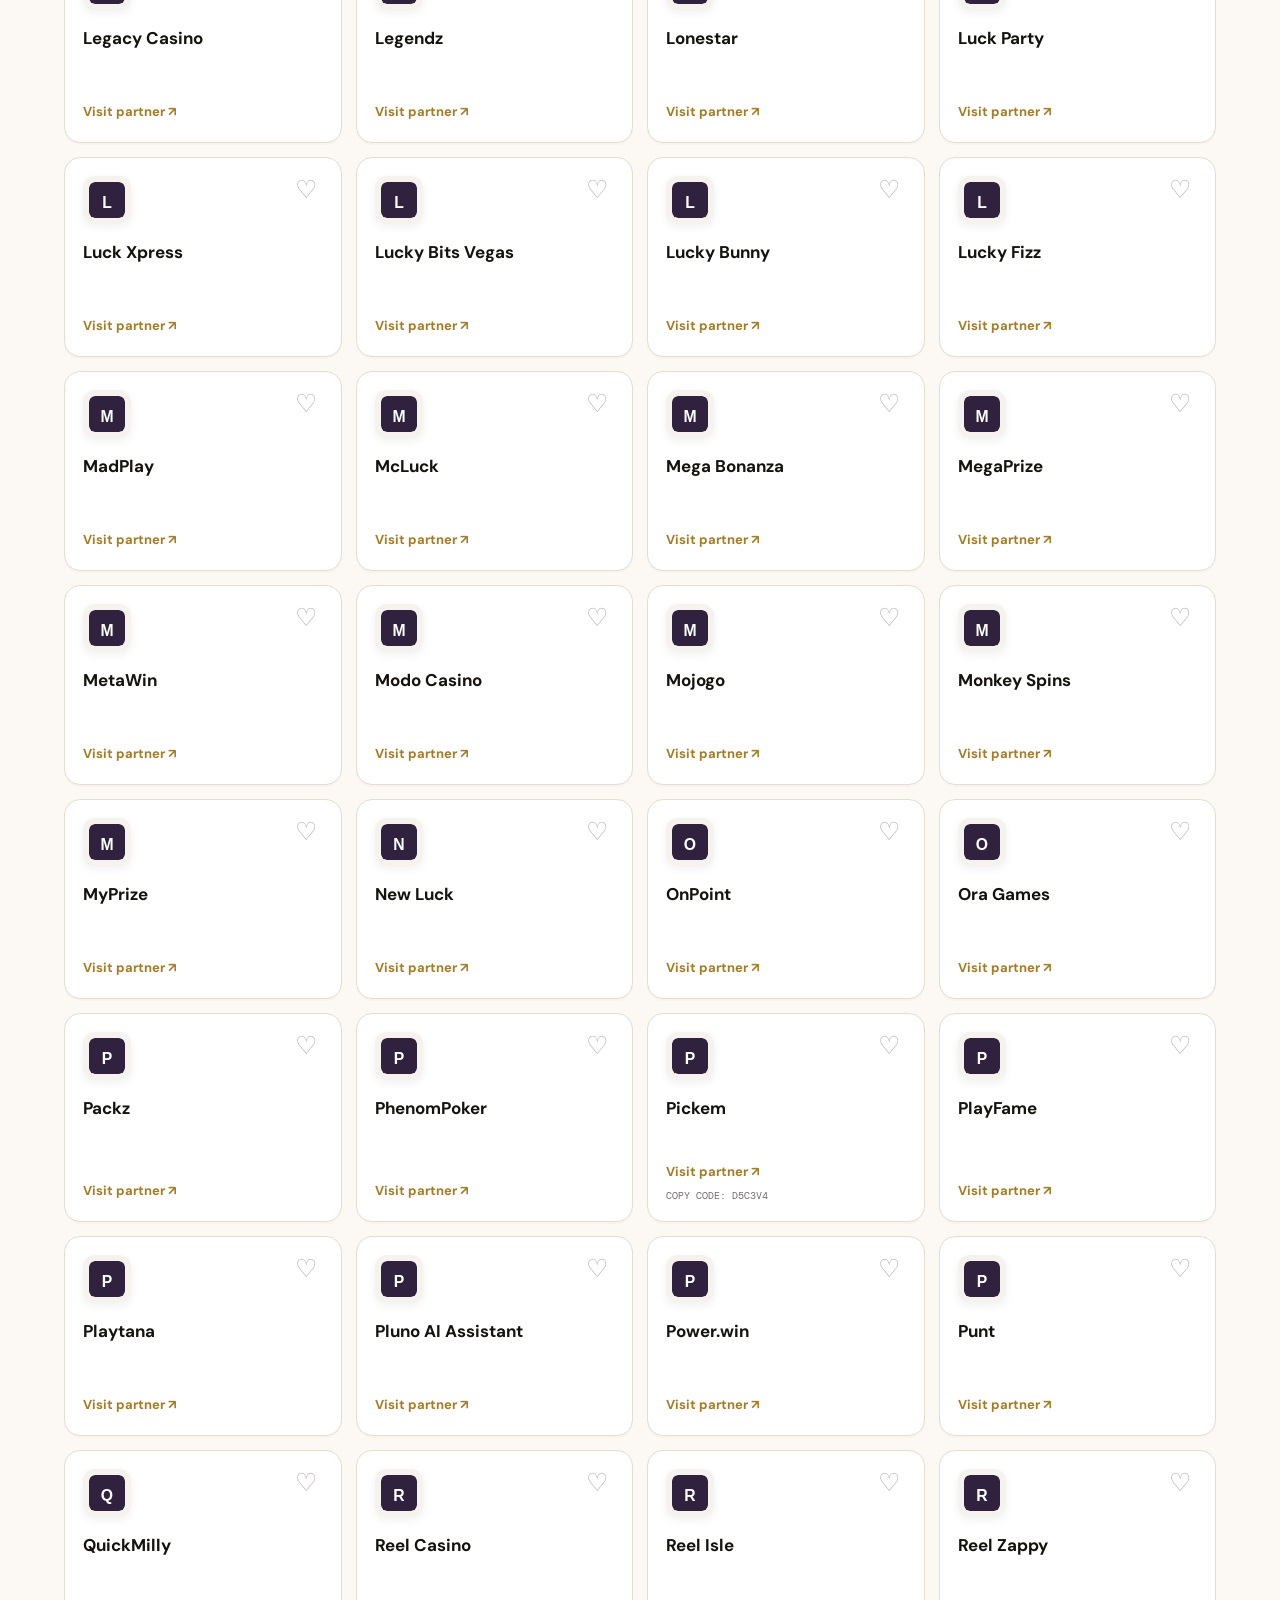
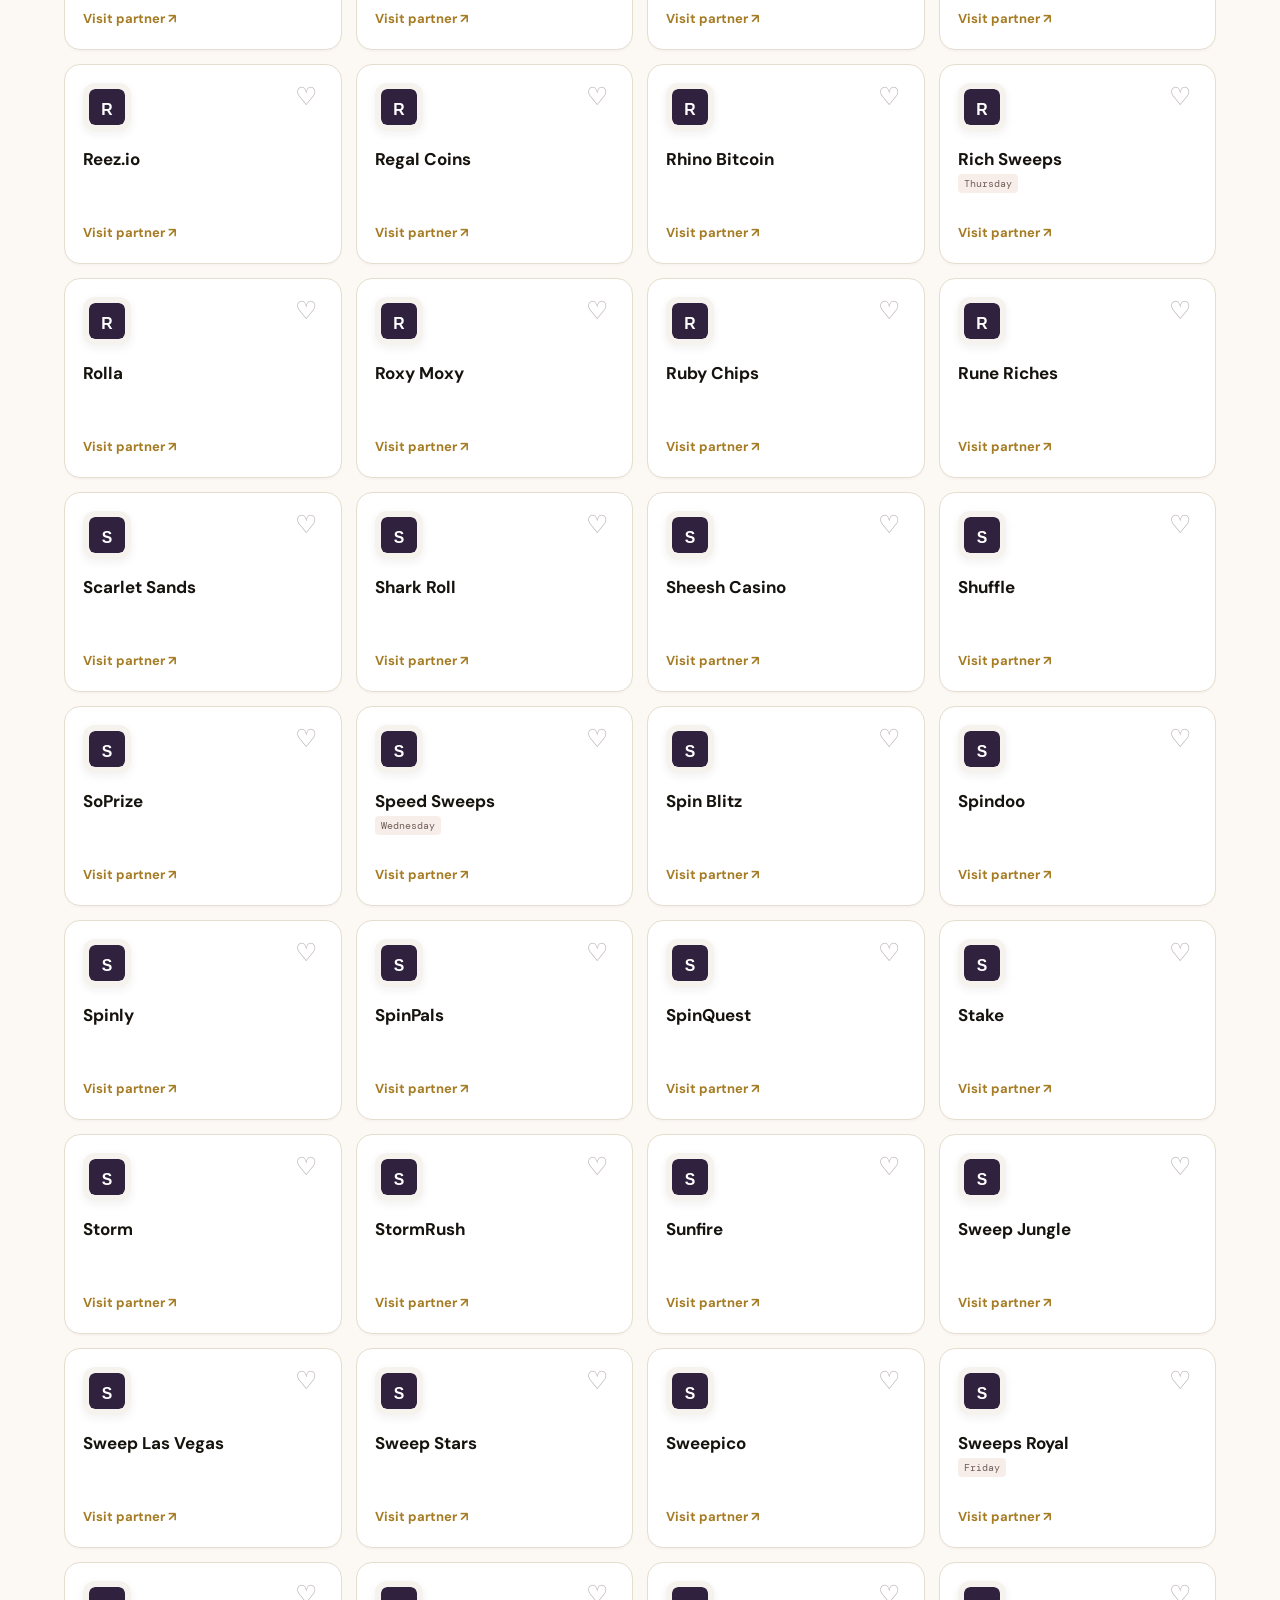
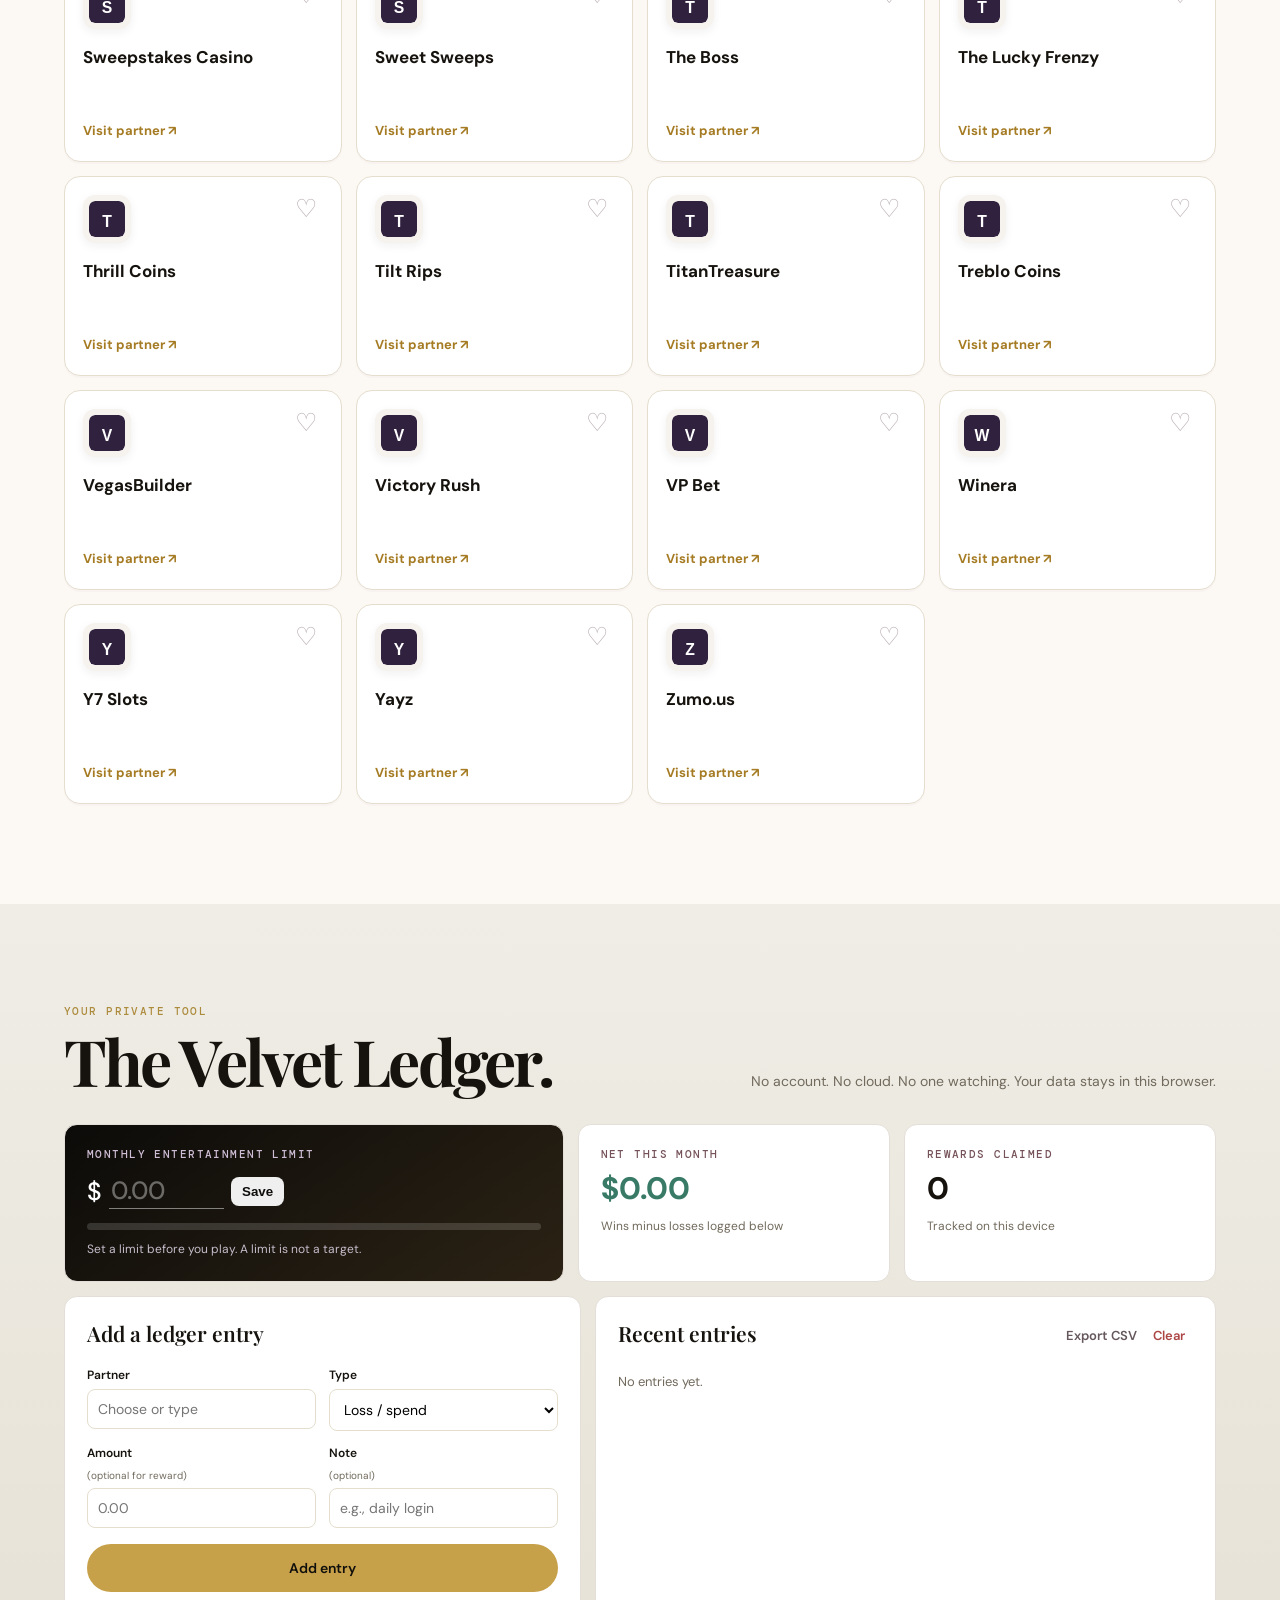
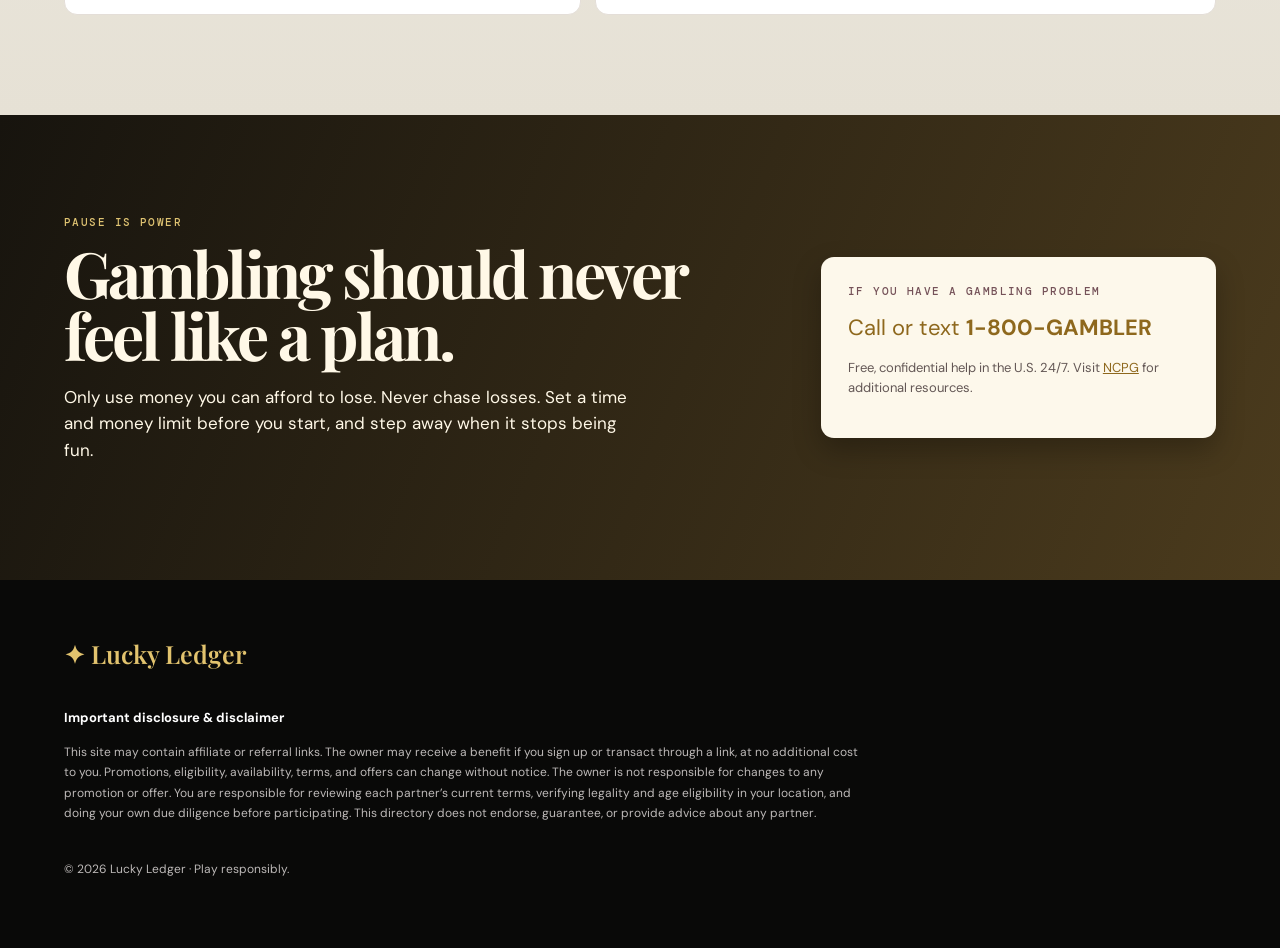
==== commit c4657314: "Refresh stylesheet cache for black and gold theme" ====
--- a/index.html
+++ b/index.html
@@ -9,7 +9,7 @@
   <meta name="theme-color" content="#21182f">
   <title>Lucky Ledger — Referral Directory</title>
   <link rel="preconnect" href="https://www.google.com">
-  <link rel="stylesheet" href="styles.css">
+  <link rel="stylesheet" href="styles.css?v=black-gold-1">
 </head>
 <body>
   <div class="notice" role="note"><b>21+ / legal-age only.</b> Play only where legal. This site is a directory, not gambling advice.</div>
--- a/styles.css
+++ b/styles.css
@@ -3,3 +3,6 @@
 /* Lucky Ledger: fun-classy edition */
 body{background:#fcf8f4}.hero{min-height:680px;background:radial-gradient(circle at 77% 24%,#e6a2c9 0 8%,transparent 27%),radial-gradient(circle at 92% 80%,#ffc76d 0 4%,transparent 22%),linear-gradient(120deg,#ffd3c2 0%,#f2b7c4 47%,#c795cb 100%)}.hero:after{content:"";position:absolute;inset:0;background-image:linear-gradient(90deg,#ffffff25 1px,transparent 1px),linear-gradient(#ffffff20 1px,transparent 1px);background-size:52px 52px;mask-image:linear-gradient(to bottom,#0005,transparent 72%)}.hero-content{padding-top:107px}.hero-eye{color:#633c62}.hero-cards{position:absolute;inset:0;z-index:1;pointer-events:none}.float-card{position:absolute;display:flex;align-items:center;justify-content:center;box-shadow:0 24px 55px #48244130}.crown{right:21%;top:158px;width:155px;height:203px;flex-direction:column;gap:17px;border-radius:20px;background:linear-gradient(145deg,#2b1d3b,#51305b);color:#f6c971;font-size:55px;transform:rotate(11deg)}.crown span,.chips span{font:500 10px/1.35 "DM Mono",monospace;letter-spacing:.13em;text-align:center;color:#fbe9cc}.chips{right:5%;top:315px;width:180px;height:118px;border:3px solid #fff8e7;border-radius:18px;background:linear-gradient(140deg,#ed6f78,#cb4d70);transform:rotate(-9deg)}.chips i{position:absolute;border-radius:50%;width:44px;height:44px;background:repeating-radial-gradient(circle,#f7d4a0 0 3px,#ed7c76 4px 7px,#9d354d 8px 10px)}.chips i:nth-child(1){left:18px;top:-25px}.chips i:nth-child(2){right:18px;bottom:-24px}.chips i:nth-child(3){right:-21px;top:21px}.chips span{z-index:1}.sparkle{right:33%;top:358px;width:82px;height:82px;border-radius:50%;font-size:45px;color:#fff8e7;background:#9a4c74;transform:rotate(17deg)}.marquee{overflow:hidden;background:#21182f;color:#fcd7ad;font:500 11px/37px "DM Mono",monospace;letter-spacing:.18em;white-space:nowrap}.marquee div{display:inline-block;animation:marquee 28s linear infinite}@keyframes marquee{to{transform:translateX(-50%)}}.studio{background:#fcf8f4}.studio-grid{display:grid;grid-template-columns:1.05fr 1.25fr .8fr;gap:15px}.studio-card{position:relative;overflow:hidden;min-height:285px;padding:26px;border:1px solid #eaded9;border-radius:18px;background:#fff;box-shadow:0 10px 36px #4f274109}.studio-card:before{content:"";position:absolute;inset:auto -35px -66px auto;width:150px;height:150px;border-radius:50%;background:#ffe5cc;opacity:.7}.studio-kicker{position:relative;z-index:1;color:#825165;font:500 10px "DM Mono",monospace;letter-spacing:.14em}.timer-card{background:linear-gradient(145deg,#32203e,#4b2b57);color:#fff}.timer-card:before{background:#c985b5}.timer-display{position:relative;z-index:1;margin:25px 0 0;font:600 64px/1 "Playfair Display",serif;letter-spacing:-.06em}.timer-card p{position:relative;z-index:1;margin:8px 0 18px;color:#d7c6dc;font-size:13px}.timer-presets{position:relative;z-index:1;display:flex;gap:7px}.timer-presets button{border:1px solid #ffffff4b;border-radius:100px;padding:6px 10px;background:transparent;color:#fff;cursor:pointer;font:11px "DM Mono",monospace}.timer-presets button.active{background:#f5c276;color:#2f2040;border-color:#f5c276}.timer-actions{position:relative;z-index:1;display:flex;align-items:center;gap:6px;margin-top:23px}.timer-actions .primary{background:#f5c276;color:#34213d}.timer-actions .text-button{color:#f5debc}.plan-card h3{position:relative;z-index:1;margin:18px 0;font:600 27px/1.08 "Playfair Display",serif;max-width:310px}.check-row{position:relative;z-index:1;display:flex;align-items:center;gap:9px;margin:10px 0;cursor:pointer;font-size:13px}.check-row input{appearance:none;width:19px;height:19px;margin:0;border:1px solid #cdbfc1;border-radius:50%;background:#fff}.check-row input:checked{border-color:#9e4b67;background:#9e4b67;box-shadow:inset 0 0 0 4px #fff}.fine-print{position:relative;z-index:1;margin:18px 0 0;color:#827579;font-size:11px}.favorites-card{background:linear-gradient(145deg,#fbd3b7,#ffddee)}.favorites-card strong{position:relative;z-index:1;display:inline-block;margin:27px 8px 0 0;font:600 72px/1 "Playfair Display",serif;color:#963f61}.favorite-label{position:relative;z-index:1;font-size:13px}.favorites-card p{position:relative;z-index:1;max-width:200px;margin:16px 0;color:#644f59;font-size:13px}.dark-outline{position:relative;z-index:1;border-color:#8a4b63;color:#62394e;background:#ffffff55;padding:10px 14px}.directory-note{display:flex;align-items:center;gap:13px;max-width:750px;margin:-8px 0 26px;padding:12px 15px;border:1px solid #f0cfbf;border-radius:11px;background:#fff4e9;color:#63585a;font-size:12px}.directory-note span{font-size:22px;color:#bf5b71}.directory-note p{margin:0}.partner-card{border-radius:16px}.partner-card:hover{border-color:#e9afc7}.logo{box-shadow:0 3px 10px #41213710}.visit{color:#9e3f63}.tracker-section{background:linear-gradient(180deg,#f0ede7,#eae5e8)}.budget-card{background:linear-gradient(145deg,#281b39,#59305c)}.responsible{background:linear-gradient(110deg,#ffcab7,#f1b8c7)}.responsible aside{box-shadow:0 12px 28px #77393c18}@media(max-width:850px){.studio-grid{grid-template-columns:1fr 1fr}.favorites-card{grid-column:span 2}.hero-cards{opacity:.65}.crown{right:10%;top:160px}.chips{right:-4%;top:370px}.sparkle{right:38%}}@media(max-width:620px){.hero{min-height:605px}.hero-content{padding-top:80px}.hero-cards{opacity:.34}.crown{right:-8%;top:185px}.chips{display:none}.sparkle{right:25%;top:350px}.studio-grid{grid-template-columns:1fr}.favorites-card{grid-column:auto}.studio-card{min-height:245px}.timer-display{font-size:59px}.directory-note{align-items:flex-start}.directory-note span{line-height:1}.marquee{line-height:32px}}
 .code-copy{width:100%;border:0;background:transparent;padding:0;text-align:left;cursor:pointer}.code-copy:hover{color:#9e3f63;text-decoration:underline;text-underline-offset:3px}
+/* Black & Gold: private-members-club edition */
+:root{--ink:#16130e;--muted:#716a5d;--paper:#f8f5ed;--peach:#d8b65e;--coral:#b89237;--plum:#0e0d0b;--cream:#fffdf7;--line:#e5dece;--green:#397a67;--red:#ad4545}
+.notice{background:#080807;color:#f5e6bd;border-bottom:1px solid #3b321d}.hero{background:radial-gradient(circle at 76% 25%,#b28a36 0 6%,transparent 24%),radial-gradient(circle at 91% 82%,#f4dfa0 0 3%,transparent 18%),linear-gradient(120deg,#0a0a09 0%,#18150f 51%,#3c301b 100%)}.hero:after{background-image:linear-gradient(90deg,#d7b55c16 1px,transparent 1px),linear-gradient(#d7b55c11 1px,transparent 1px)}.brand,.nav-links a{color:#f7f1e4}.brand span{color:#d5ae51}.hero-eye,.eyebrow{color:#ad8b3d}.hero h1{color:#fffaf0}.hero h1 em{color:#e5c36c}.lede{color:#ded5c5}.micro{color:#bdb09a}.primary{background:#c7a14a;color:#100f0b}.primary:hover{background:#e4c675}.ghost{border-color:#b99a53;color:#f4ead6;background:#ffffff08}.orb-one{background:#b8903e66;border-color:#e9cf8622}.orb-two{background:#d9b65c}.crown{background:linear-gradient(145deg,#050504,#272114);color:#e4c16c;box-shadow:0 24px 55px #0009}.chips{background:linear-gradient(140deg,#15130e,#655020);border-color:#e8cd7c}.chips i{background:repeating-radial-gradient(circle,#f4df9d 0 3px,#c29a3d 4px 7px,#3b2b10 8px 10px)}.sparkle{background:#c39c43;color:#17130d}.marquee{background:#c6a14d;color:#12100b}.studio{background:#f8f5ed}.studio-card{border-color:#e3dac7;box-shadow:0 10px 36px #1f180a0b}.studio-card:before{background:#ecdba5}.studio-kicker{color:#896d2e}.timer-card{background:linear-gradient(145deg,#0d0c0a,#292114)}.timer-card:before{background:#a67d2c}.timer-actions .primary{background:#d6b45d;color:#17130e}.timer-actions .text-button{color:#eddbab}.timer-presets button.active{background:#d6b45d;color:#17130e;border-color:#d6b45d}.plan-card h3{color:#211c12}.check-row input:checked{border-color:#ae8b35;background:#ae8b35}.favorites-card{background:linear-gradient(145deg,#16130e,#3a2c14);color:#fff8e8}.favorites-card:before{background:#a98334}.favorites-card .studio-kicker,.favorites-card p{color:#e0cfaa}.favorites-card strong{color:#ebcd77}.dark-outline{border-color:#d7b55c;color:#fff4d8;background:#ffffff0c}.directory-note{border-color:#e8d6a7;background:#fffaf0;color:#5e5545}.directory-note span,.visit{color:#a57b23}.partner-card:hover{border-color:#c9a958}.filter-button[aria-pressed=true]{background:#f4ead1;border-color:#caa54d;color:#4d3b13}.tracker-section{background:linear-gradient(180deg,#efede6,#e6e1d5)}.budget-card{background:linear-gradient(145deg,#0c0b09,#2b2214)}.responsible{background:linear-gradient(112deg,#17140e,#4b3b1d);color:#fff8e7}.responsible .eyebrow{color:#dfc372}.responsible aside{background:#fdf8eb;color:#201b12;box-shadow:0 12px 28px #0004}.responsible aside>a,.responsible aside p:last-child a{color:#8e681d}footer{background:#090908}.footer-brand{color:#e2c36e}.code-copy:hover{color:#9d741d}
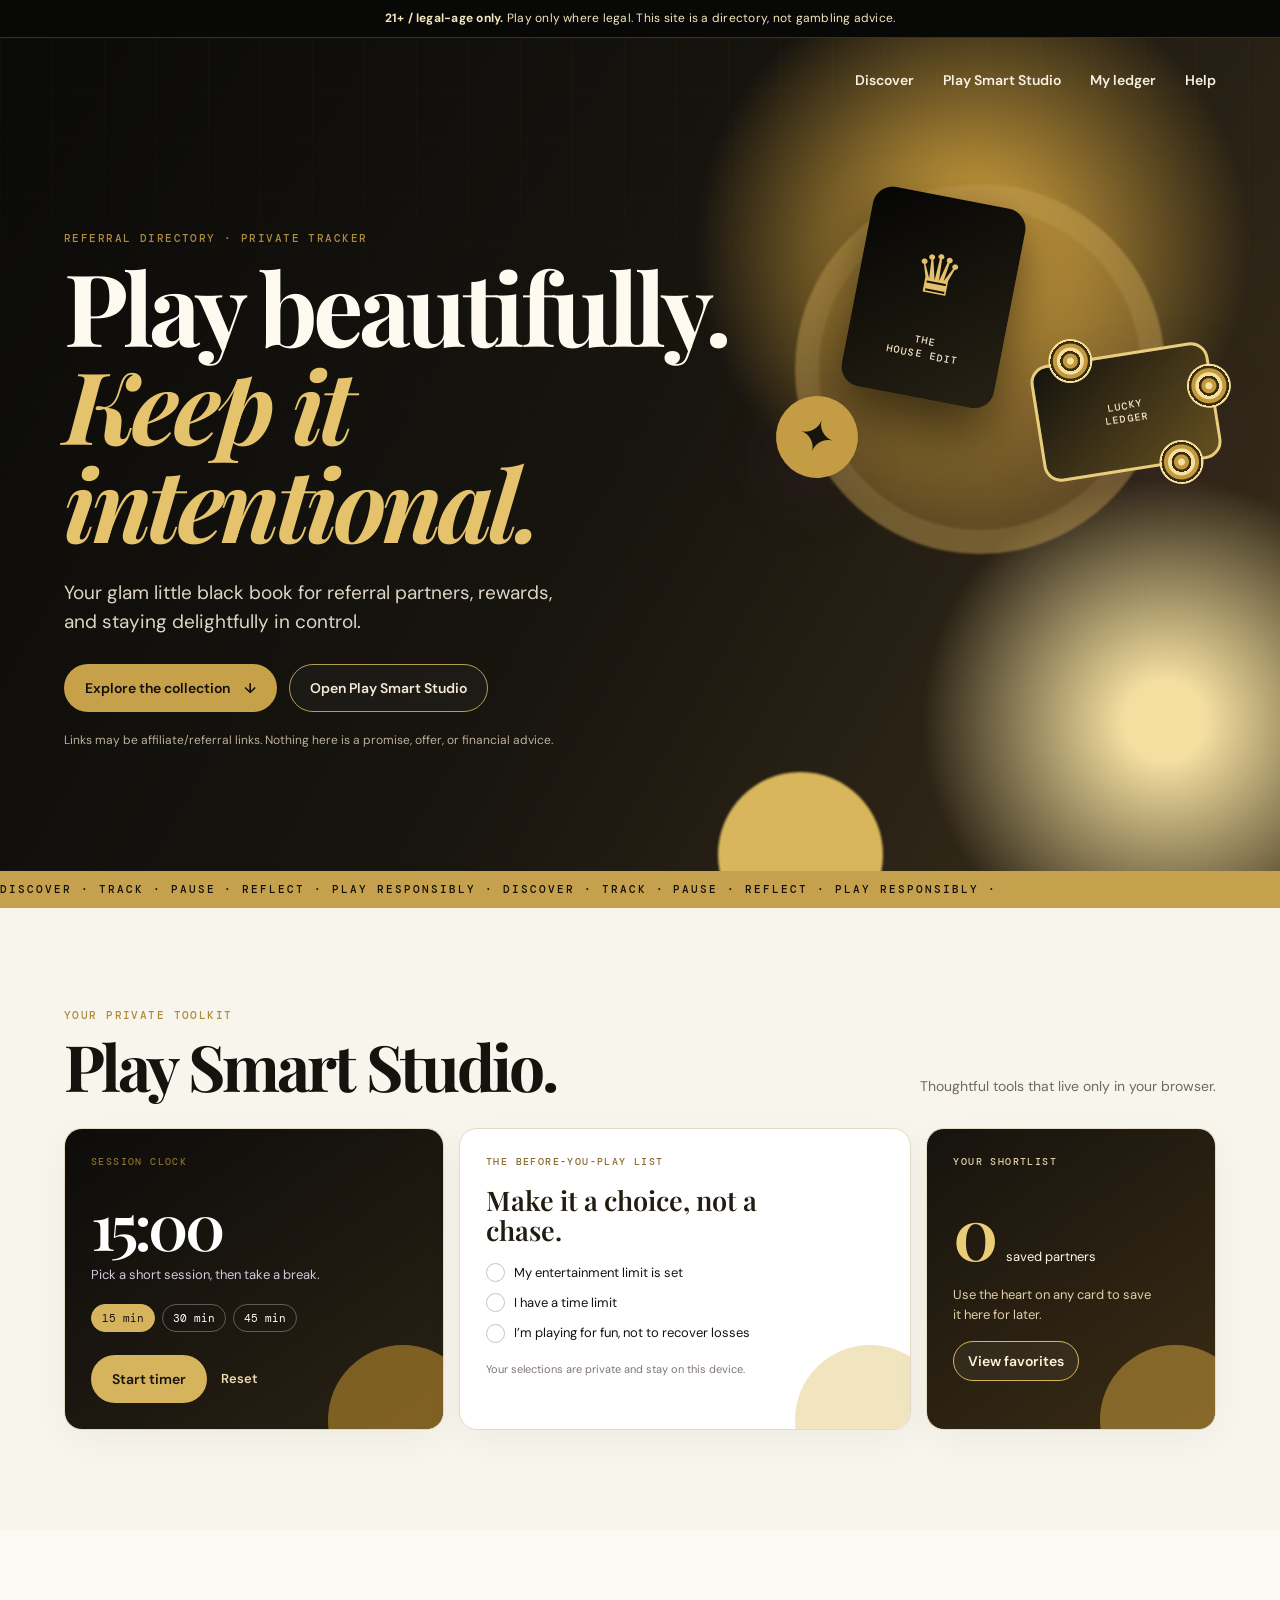
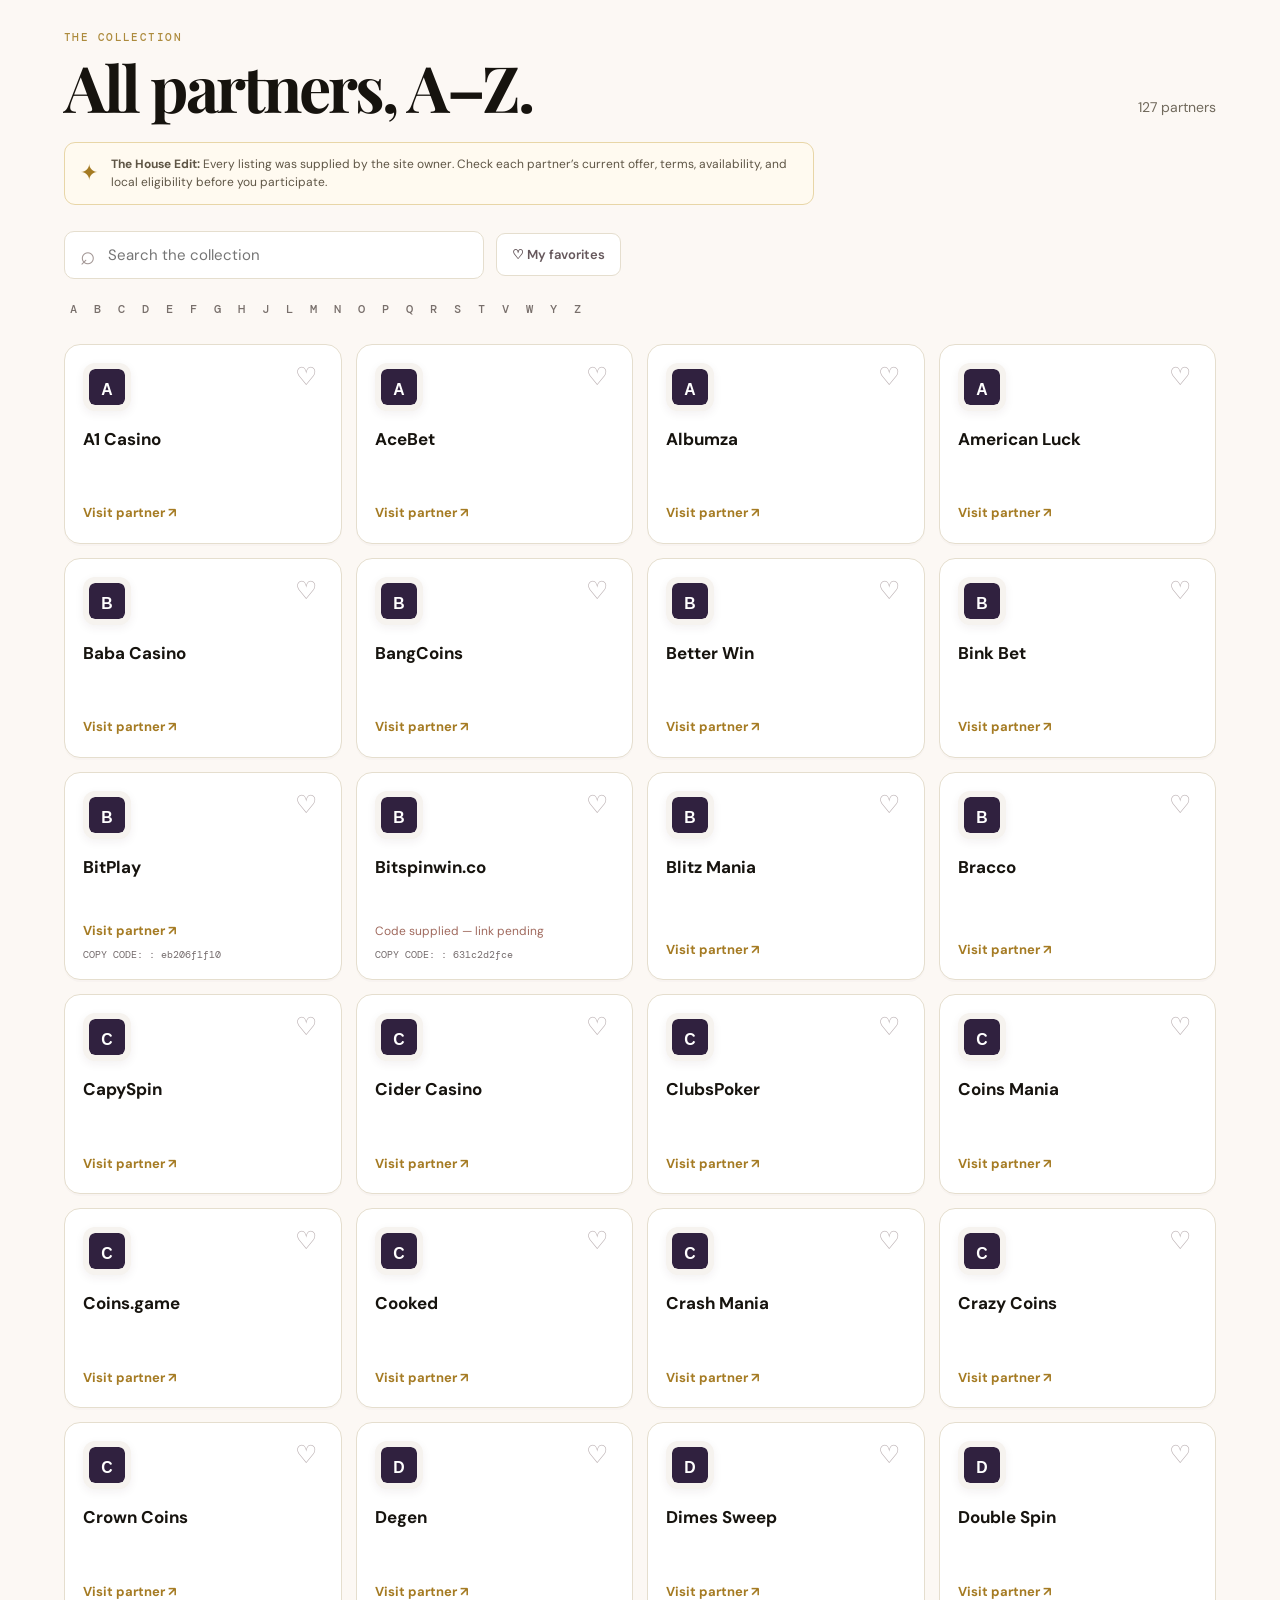
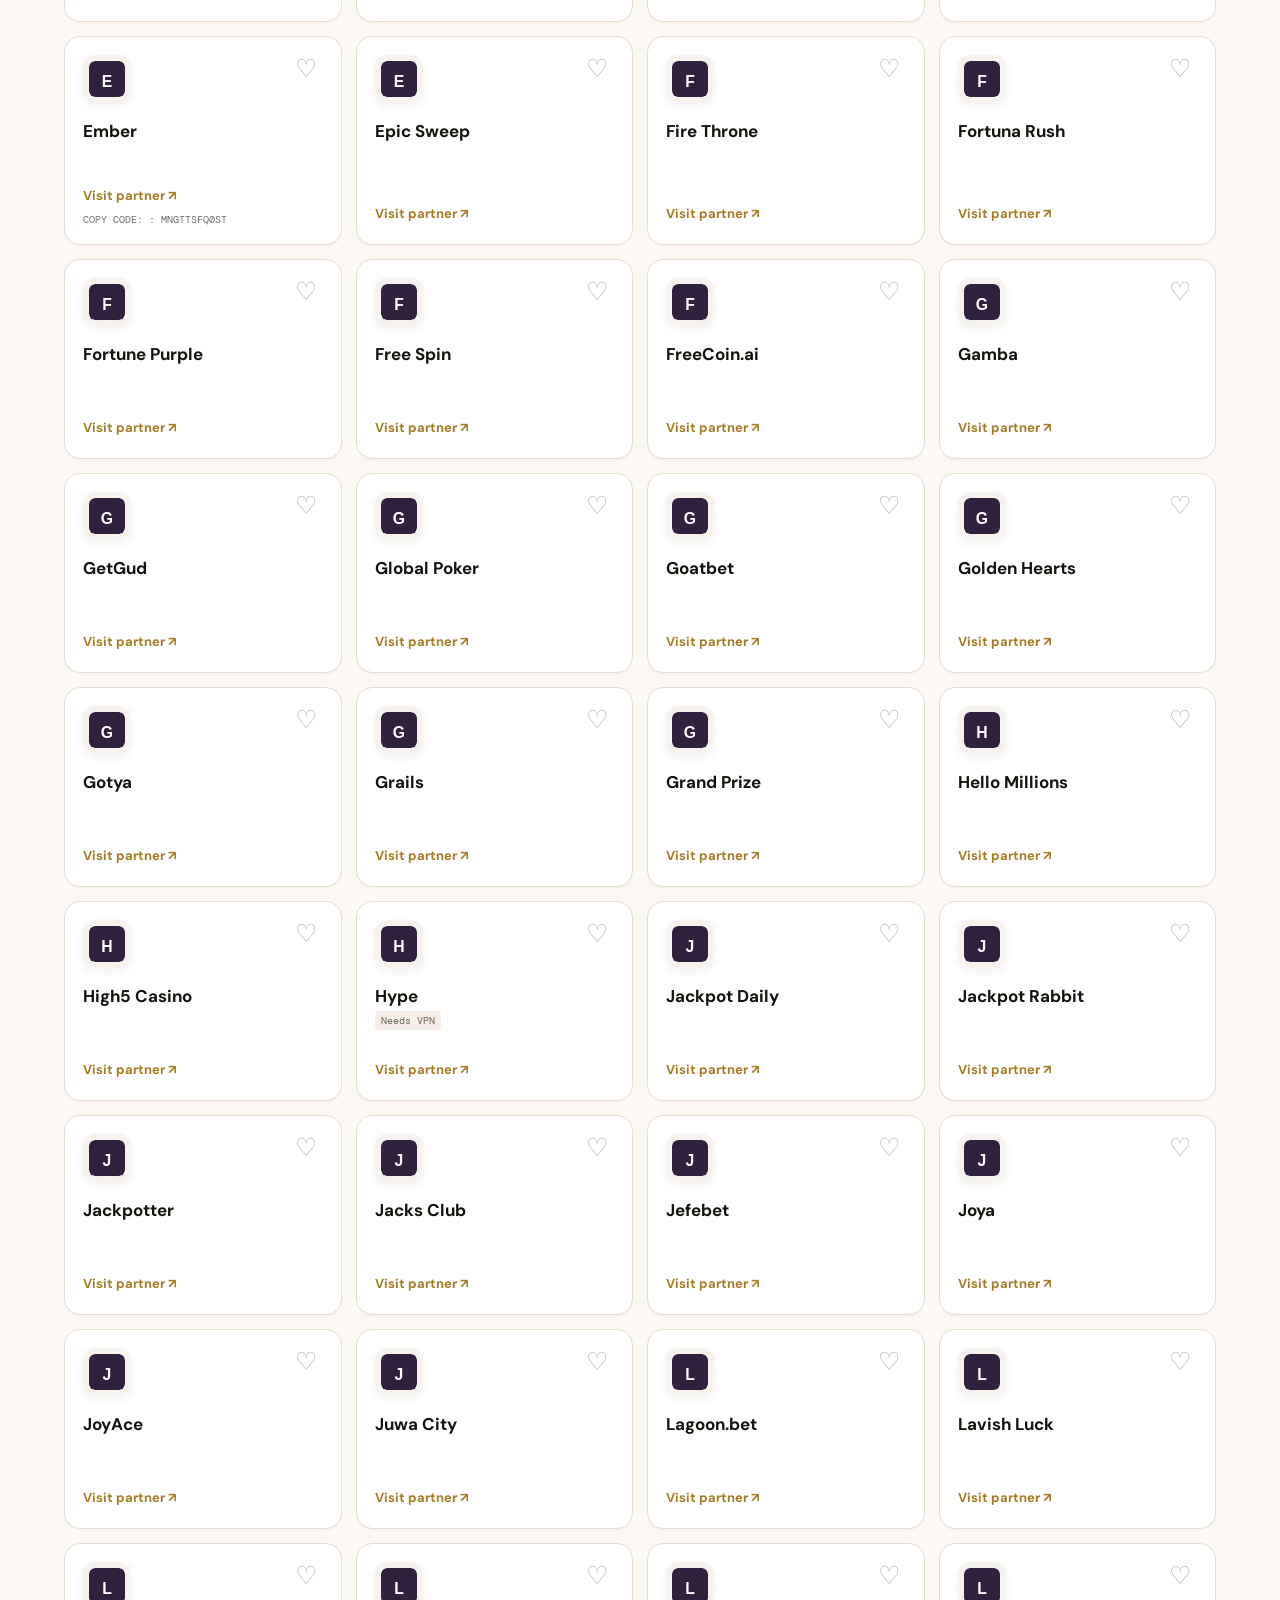
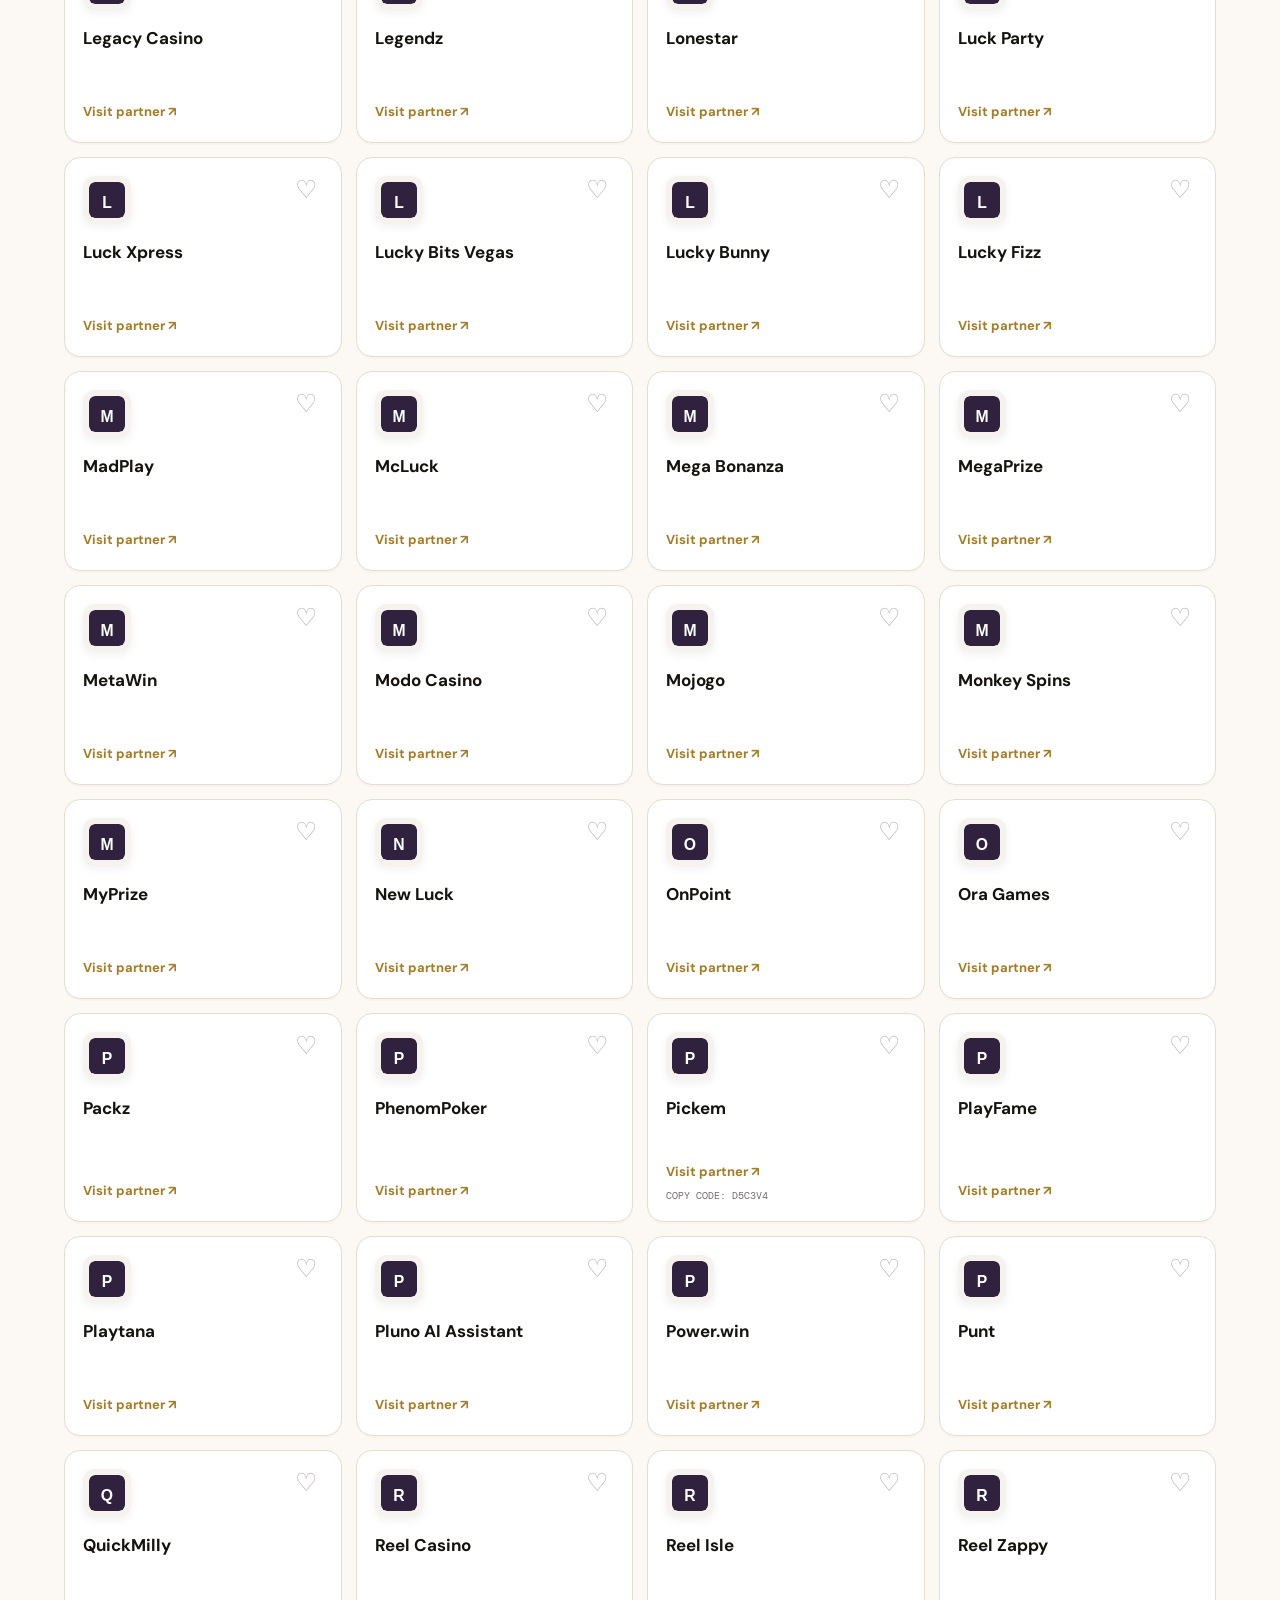
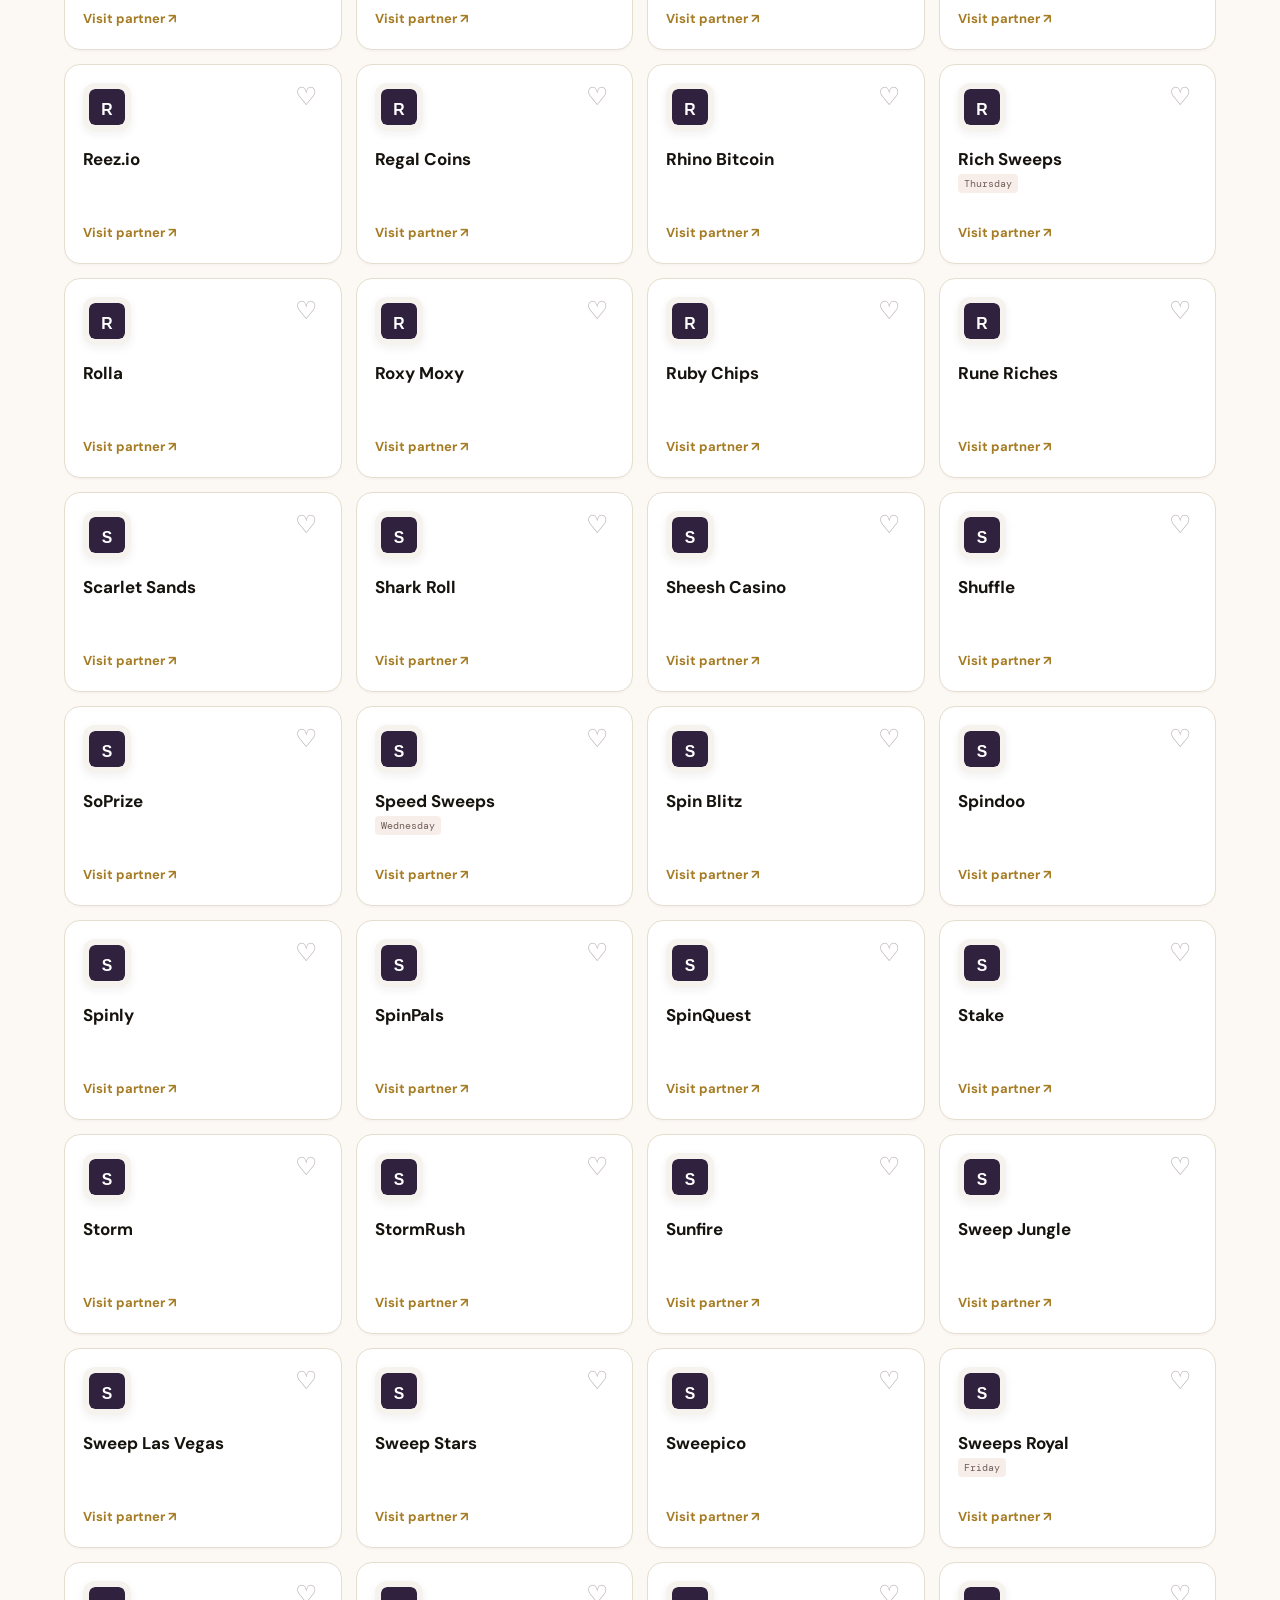
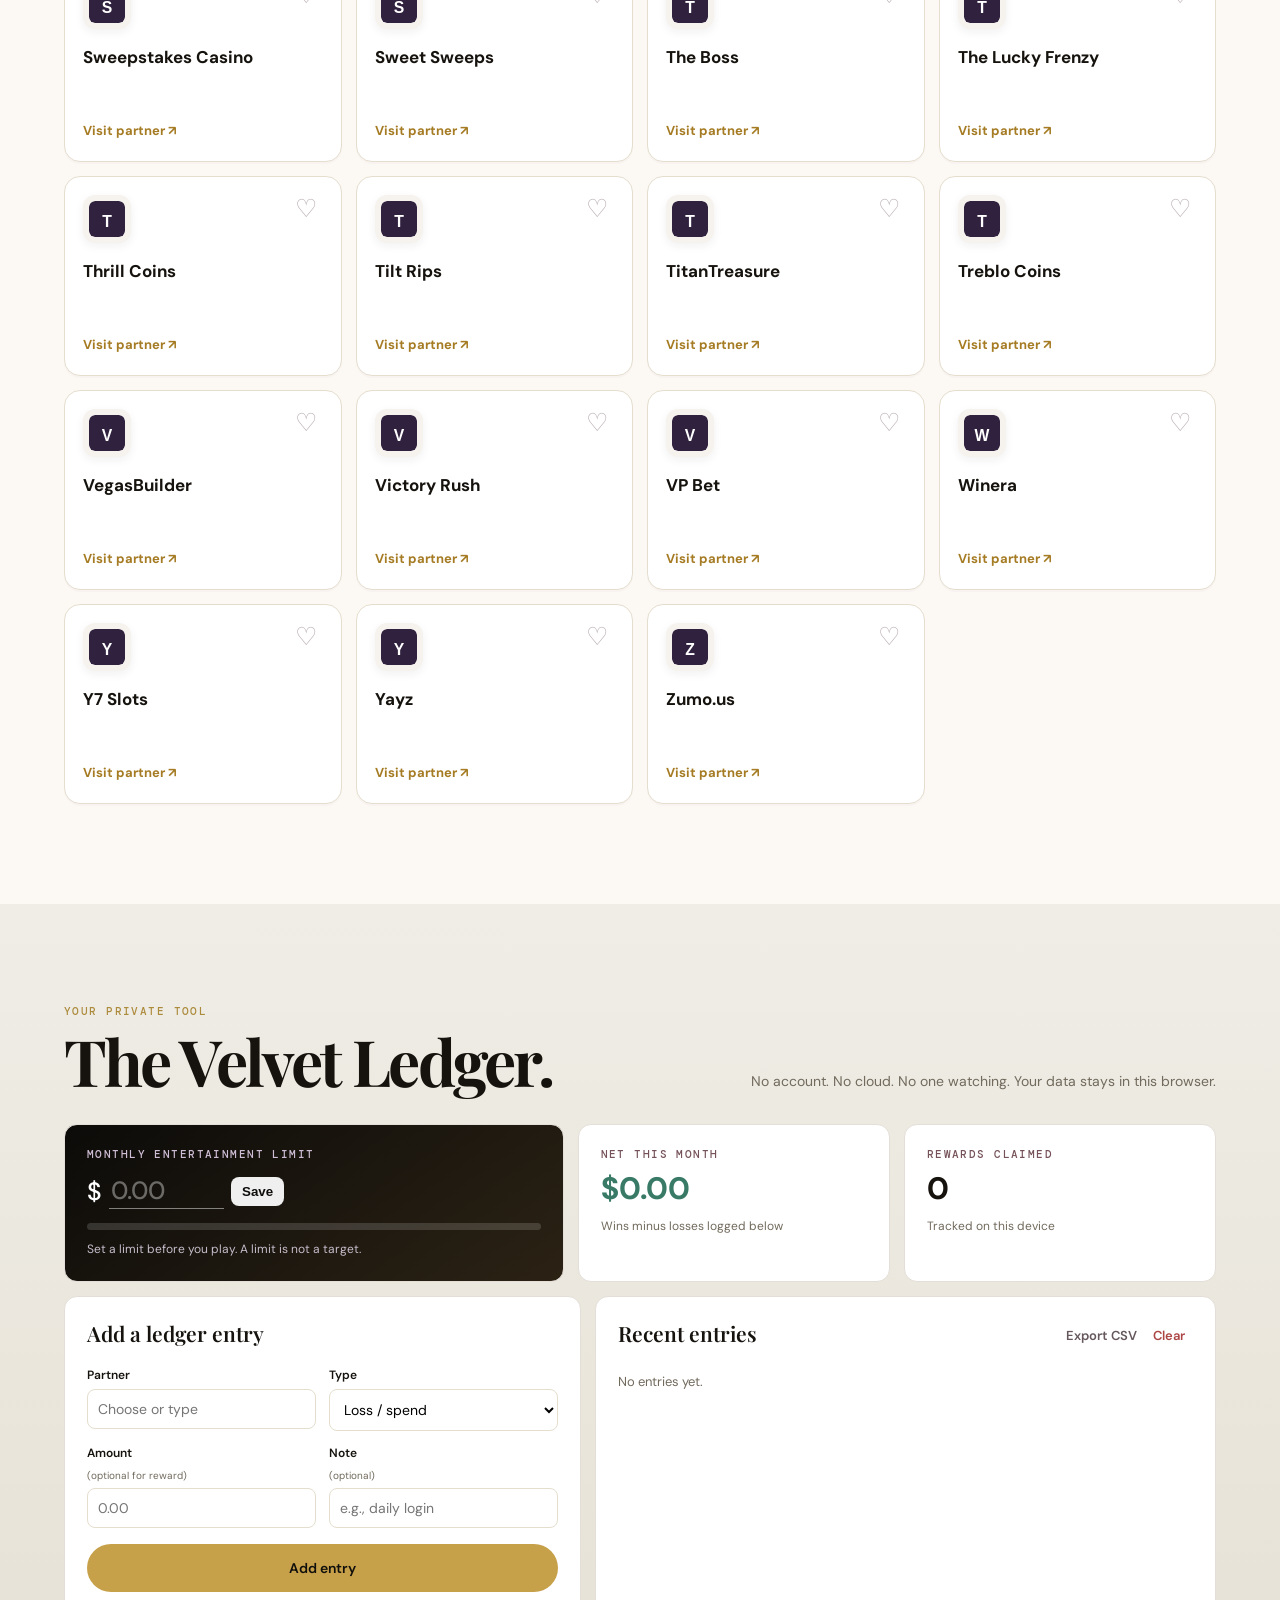
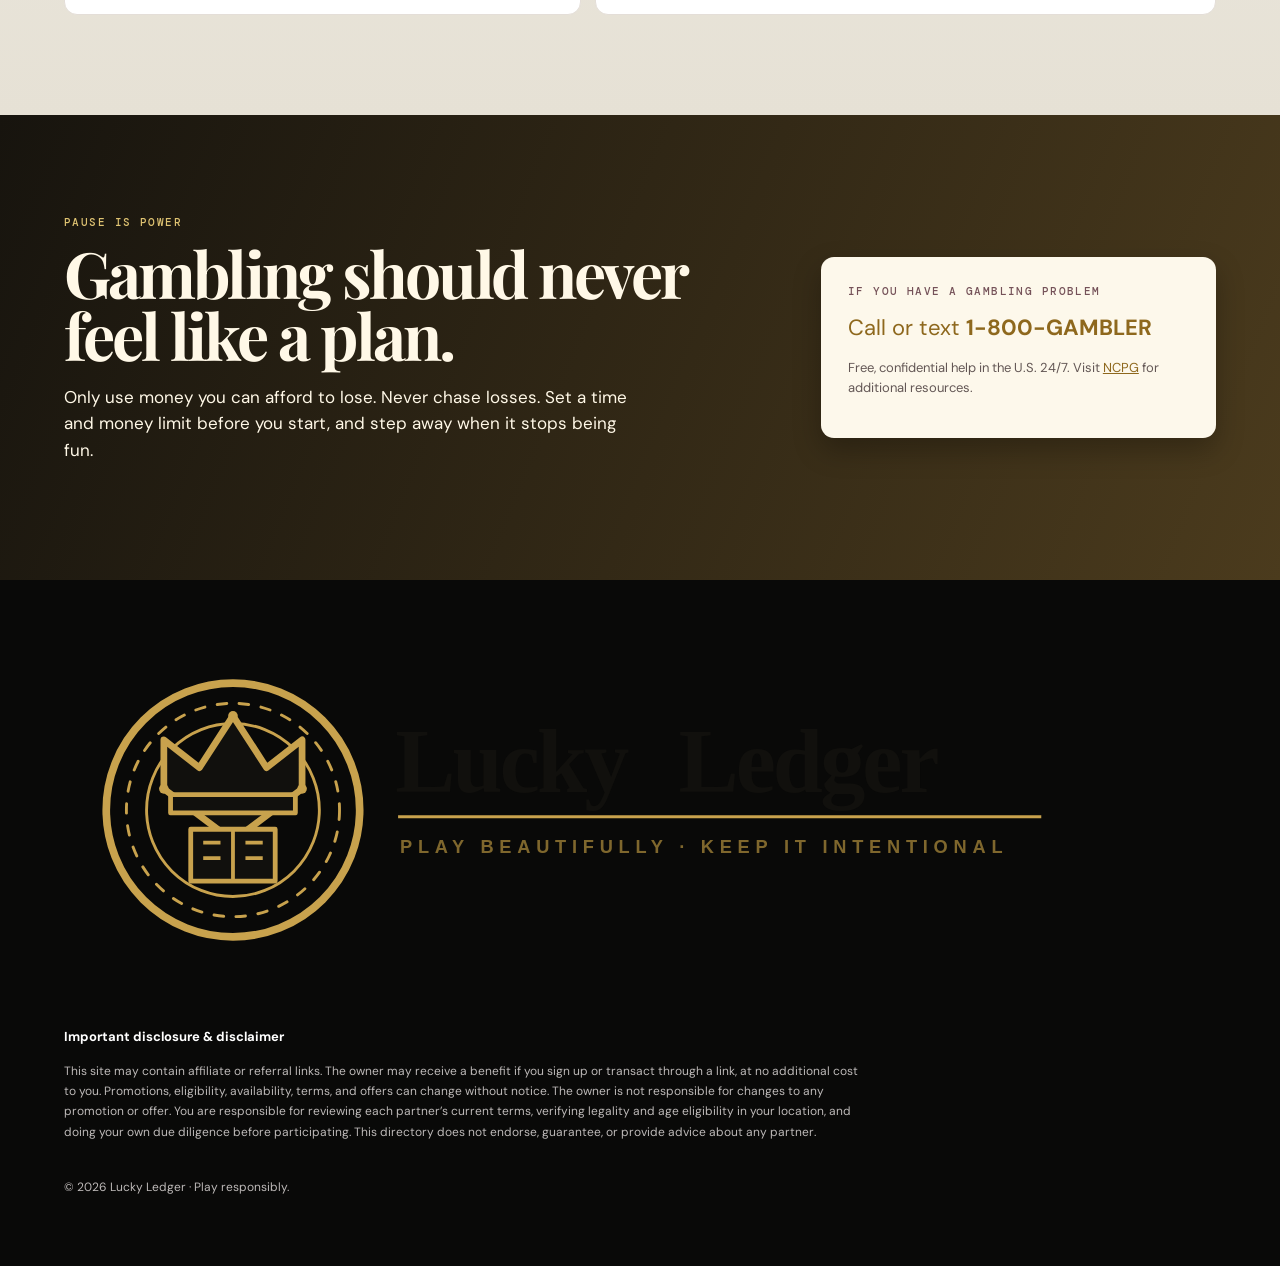
==== commit 57193b40: "Use new Lucky Ledger logo" ====
--- a/index.html
+++ b/index.html
@@ -14,7 +14,7 @@
 <body>
   <div class="notice" role="note"><b>21+ / legal-age only.</b> Play only where legal. This site is a directory, not gambling advice.</div>
   <header class="hero" id="top">
-    <nav><a class="brand" href="#top"><span>✦</span> Lucky Ledger</a><div class="nav-links"><a href="#directory">Discover</a><a href="#studio">Play Smart Studio</a><a href="#tracker">My ledger</a><a href="#responsible">Help</a></div></nav>
+    <nav><a class="brand" href="#top"><img src="logo.svg" alt="Lucky Ledger"></a><div class="nav-links"><a href="#directory">Discover</a><a href="#studio">Play Smart Studio</a><a href="#tracker">My ledger</a><a href="#responsible">Help</a></div></nav>
     <div class="hero-content"><p class="eyebrow hero-eye">REFERRAL DIRECTORY · PRIVATE TRACKER</p><h1>Play beautifully.<br><em>Keep it intentional.</em></h1><p class="lede">Your glam little black book for referral partners, rewards, and staying delightfully in control.</p><div class="hero-actions"><a class="button primary" href="#directory">Explore the collection <span>↓</span></a><a class="button ghost" href="#studio">Open Play Smart Studio</a></div><p class="micro">Links may be affiliate/referral links. Nothing here is a promise, offer, or financial advice.</p></div>
     <div class="hero-cards" aria-hidden="true"><div class="float-card crown">♛<span>THE<br>HOUSE EDIT</span></div><div class="float-card chips"><i></i><i></i><i></i><span>LUCKY<br>LEDGER</span></div><div class="float-card sparkle">✦</div></div><div class="orb orb-one"></div><div class="orb orb-two"></div>
   </header>
@@ -41,7 +41,7 @@
     </section>
     <section class="responsible section" id="responsible"><div><p class="eyebrow">PAUSE IS POWER</p><h2>Gambling should never feel like a plan.</h2><p>Only use money you can afford to lose. Never chase losses. Set a time and money limit before you start, and step away when it stops being fun.</p></div><aside><p class="help-label">IF YOU HAVE A GAMBLING PROBLEM</p><a href="tel:18005224700">Call or text <strong>1-800-GAMBLER</strong></a><p>Free, confidential help in the U.S. 24/7. Visit <a href="https://www.ncpgambling.org/help-treatment/" target="_blank" rel="noopener">NCPG</a> for additional resources.</p></aside></section>
   </main>
-  <footer><div class="footer-brand">✦ Lucky Ledger</div><div class="disclosure"><strong>Important disclosure &amp; disclaimer</strong><p>This site may contain affiliate or referral links. The owner may receive a benefit if you sign up or transact through a link, at no additional cost to you. Promotions, eligibility, availability, terms, and offers can change without notice. The owner is not responsible for changes to any promotion or offer. You are responsible for reviewing each partner’s current terms, verifying legality and age eligibility in your location, and doing your own due diligence before participating. This directory does not endorse, guarantee, or provide advice about any partner.</p></div><p class="copyright">© <span id="year"></span> Lucky Ledger · Play responsibly.</p></footer>
+  <footer><div class="footer-brand"><img src="logo.svg" alt="Lucky Ledger"></div><div class="disclosure"><strong>Important disclosure &amp; disclaimer</strong><p>This site may contain affiliate or referral links. The owner may receive a benefit if you sign up or transact through a link, at no additional cost to you. Promotions, eligibility, availability, terms, and offers can change without notice. The owner is not responsible for changes to any promotion or offer. You are responsible for reviewing each partner’s current terms, verifying legality and age eligibility in your location, and doing your own due diligence before participating. This directory does not endorse, guarantee, or provide advice about any partner.</p></div><p class="copyright">© <span id="year"></span> Lucky Ledger · Play responsibly.</p></footer>
   <template id="card-template"><article class="partner-card"><div class="partner-top"><img class="logo" alt="" loading="lazy" referrerpolicy="no-referrer"><button class="favorite" aria-label="Add to favorites" aria-pressed="false">♡</button></div><h3></h3><div class="card-meta"></div><div class="card-actions"></div></article></template>
   <script src="partners.js"></script><script src="app.js"></script>
 </body></html>
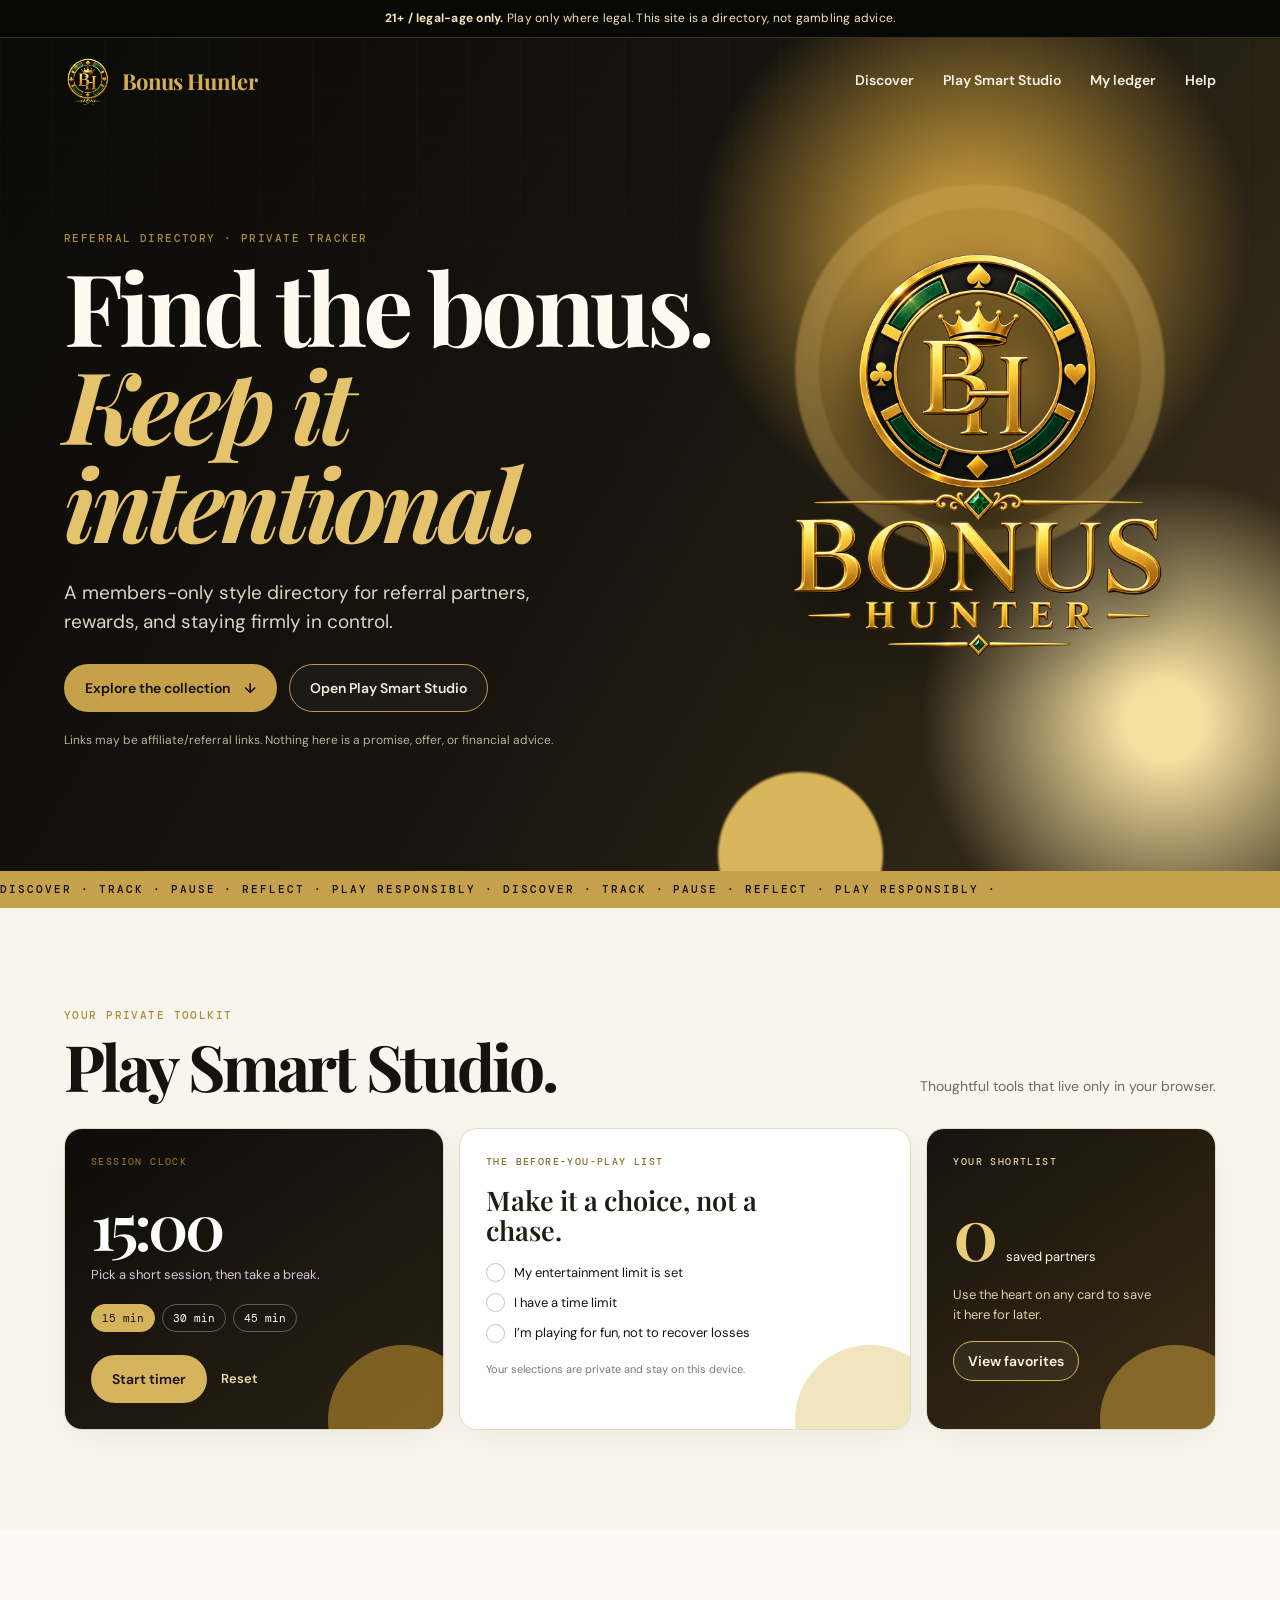
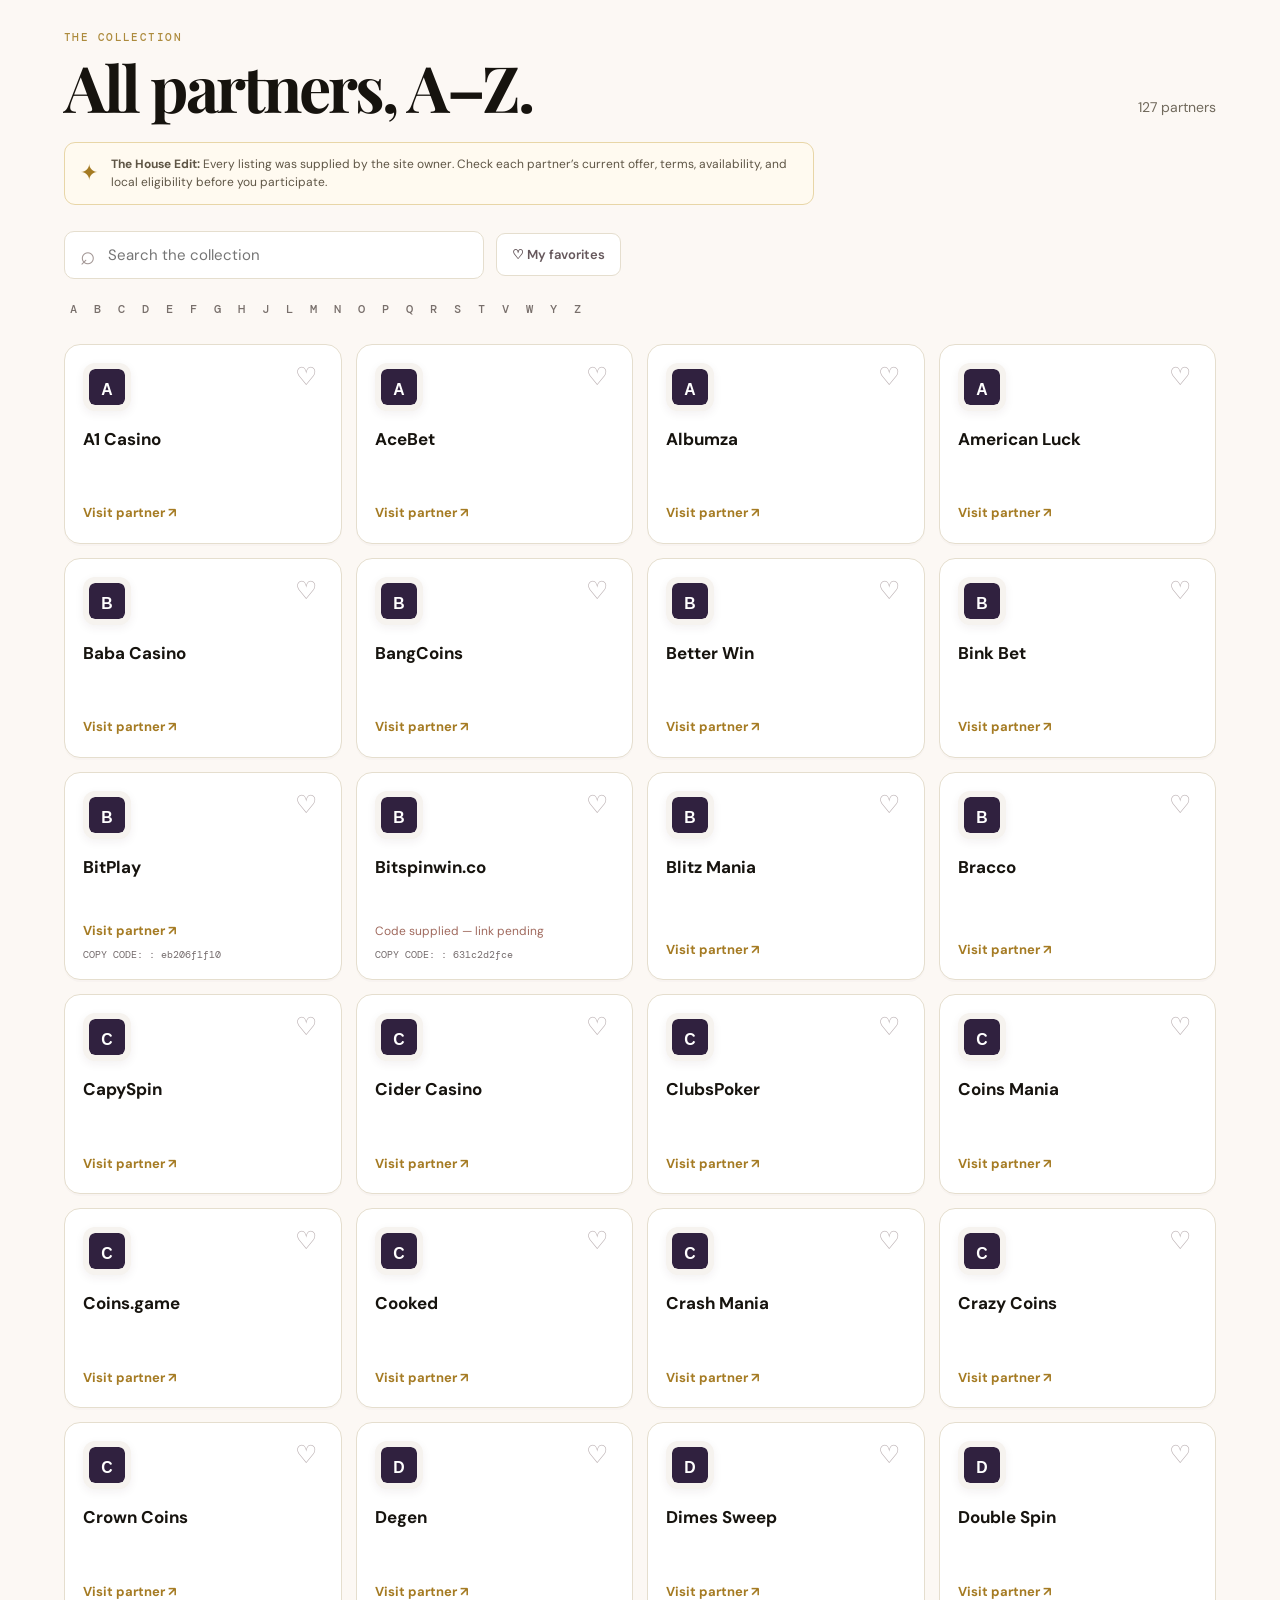
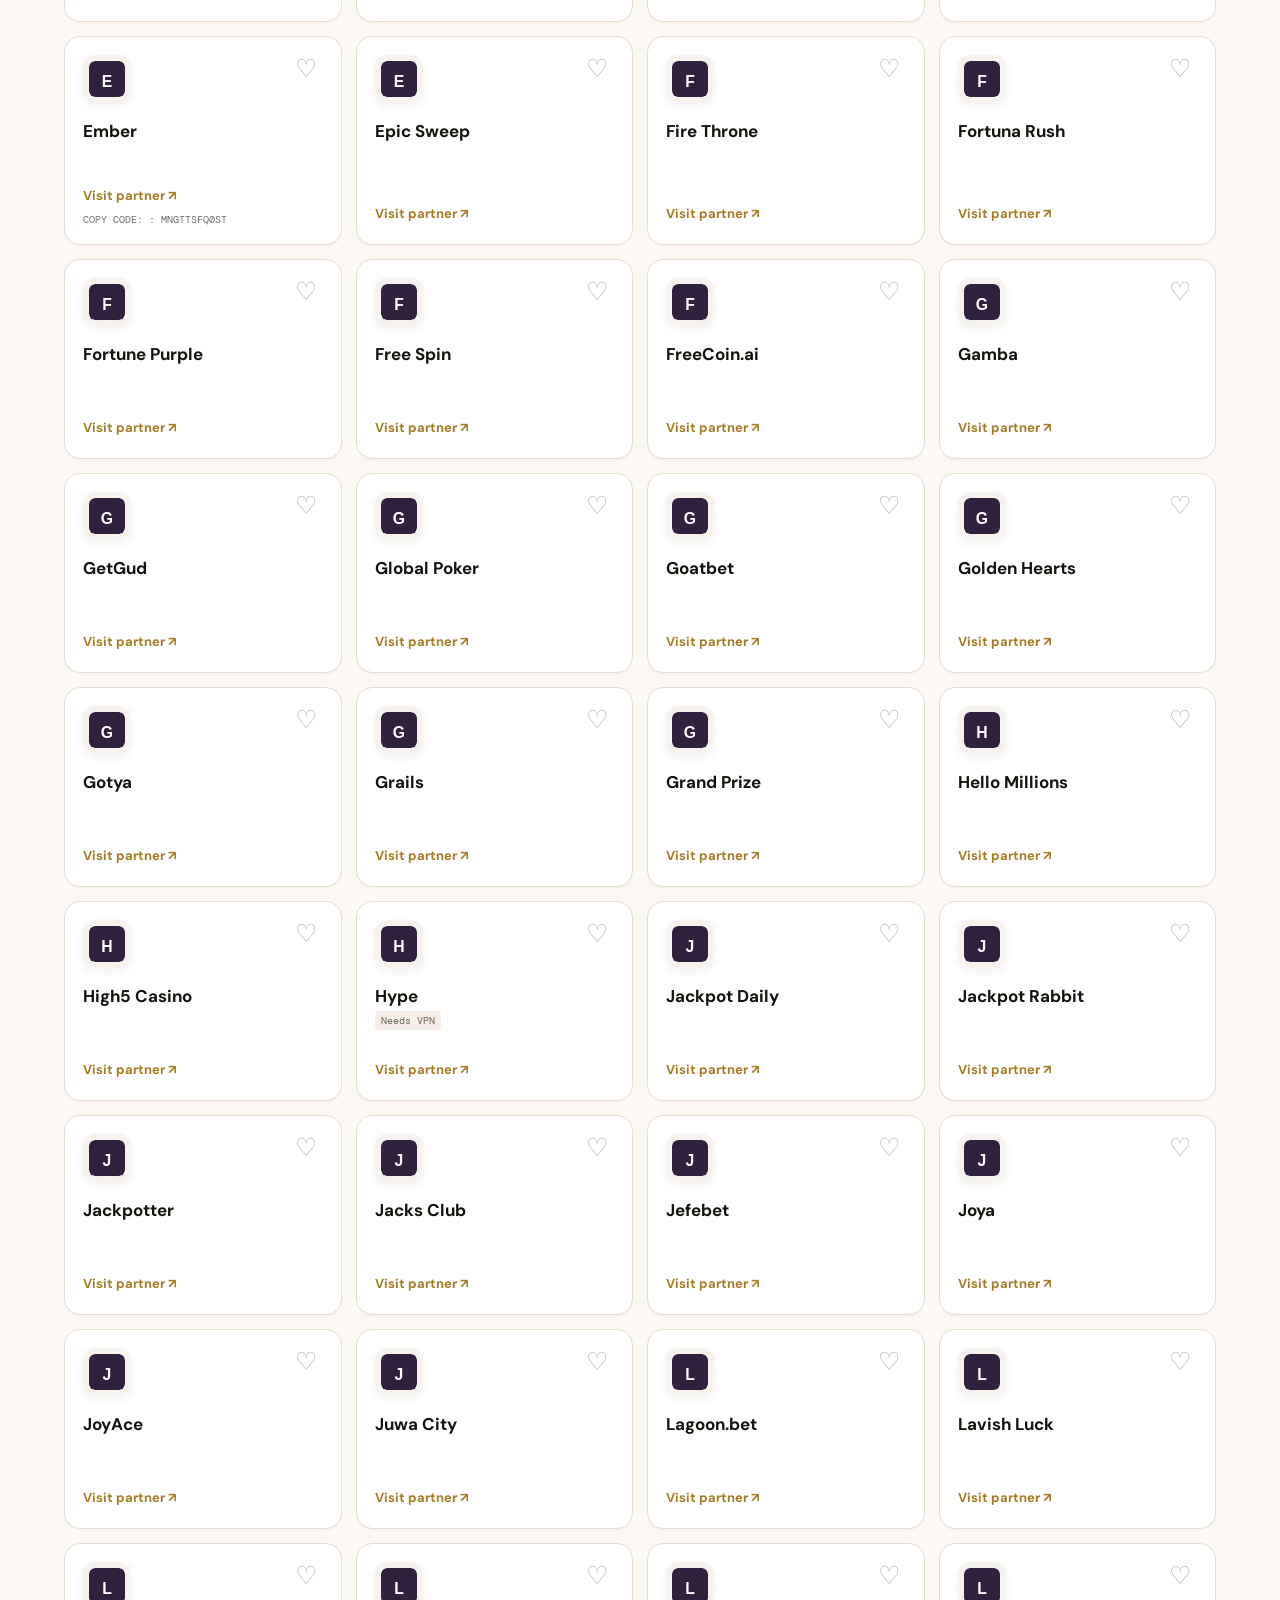
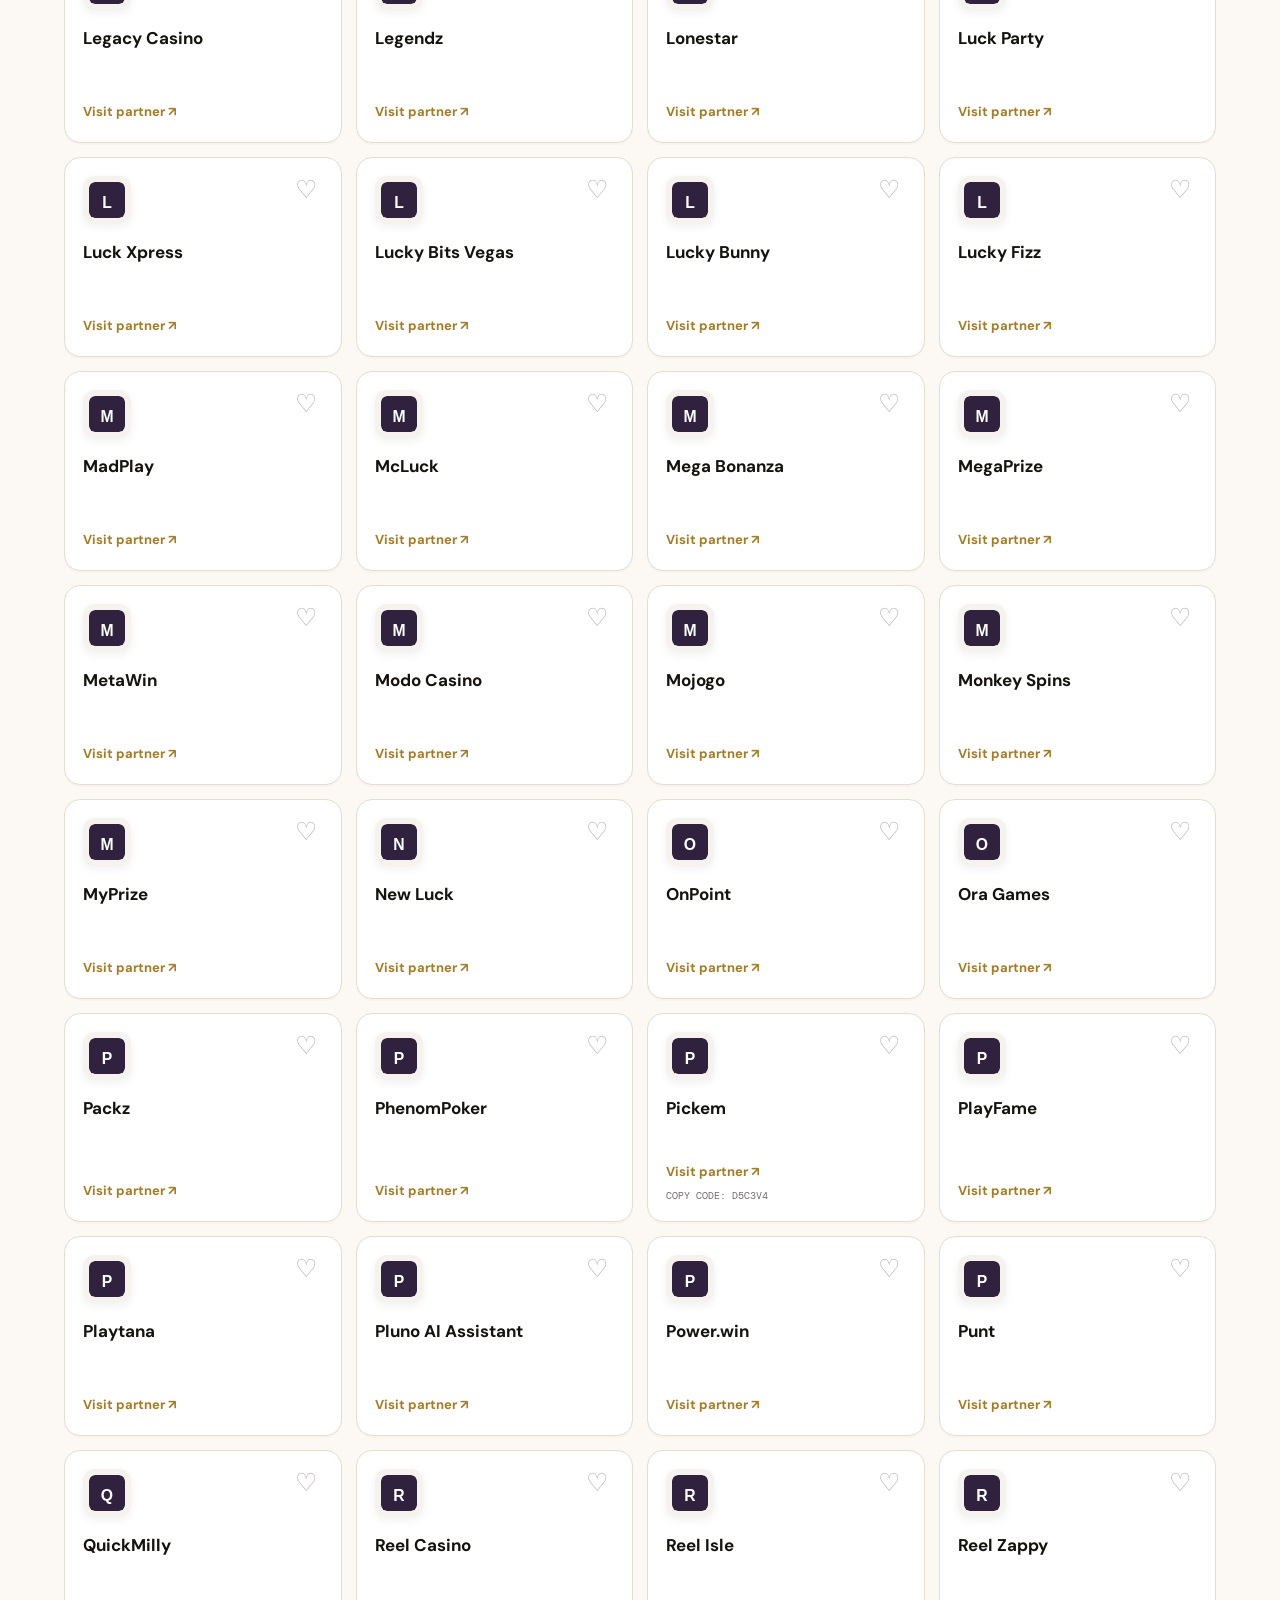
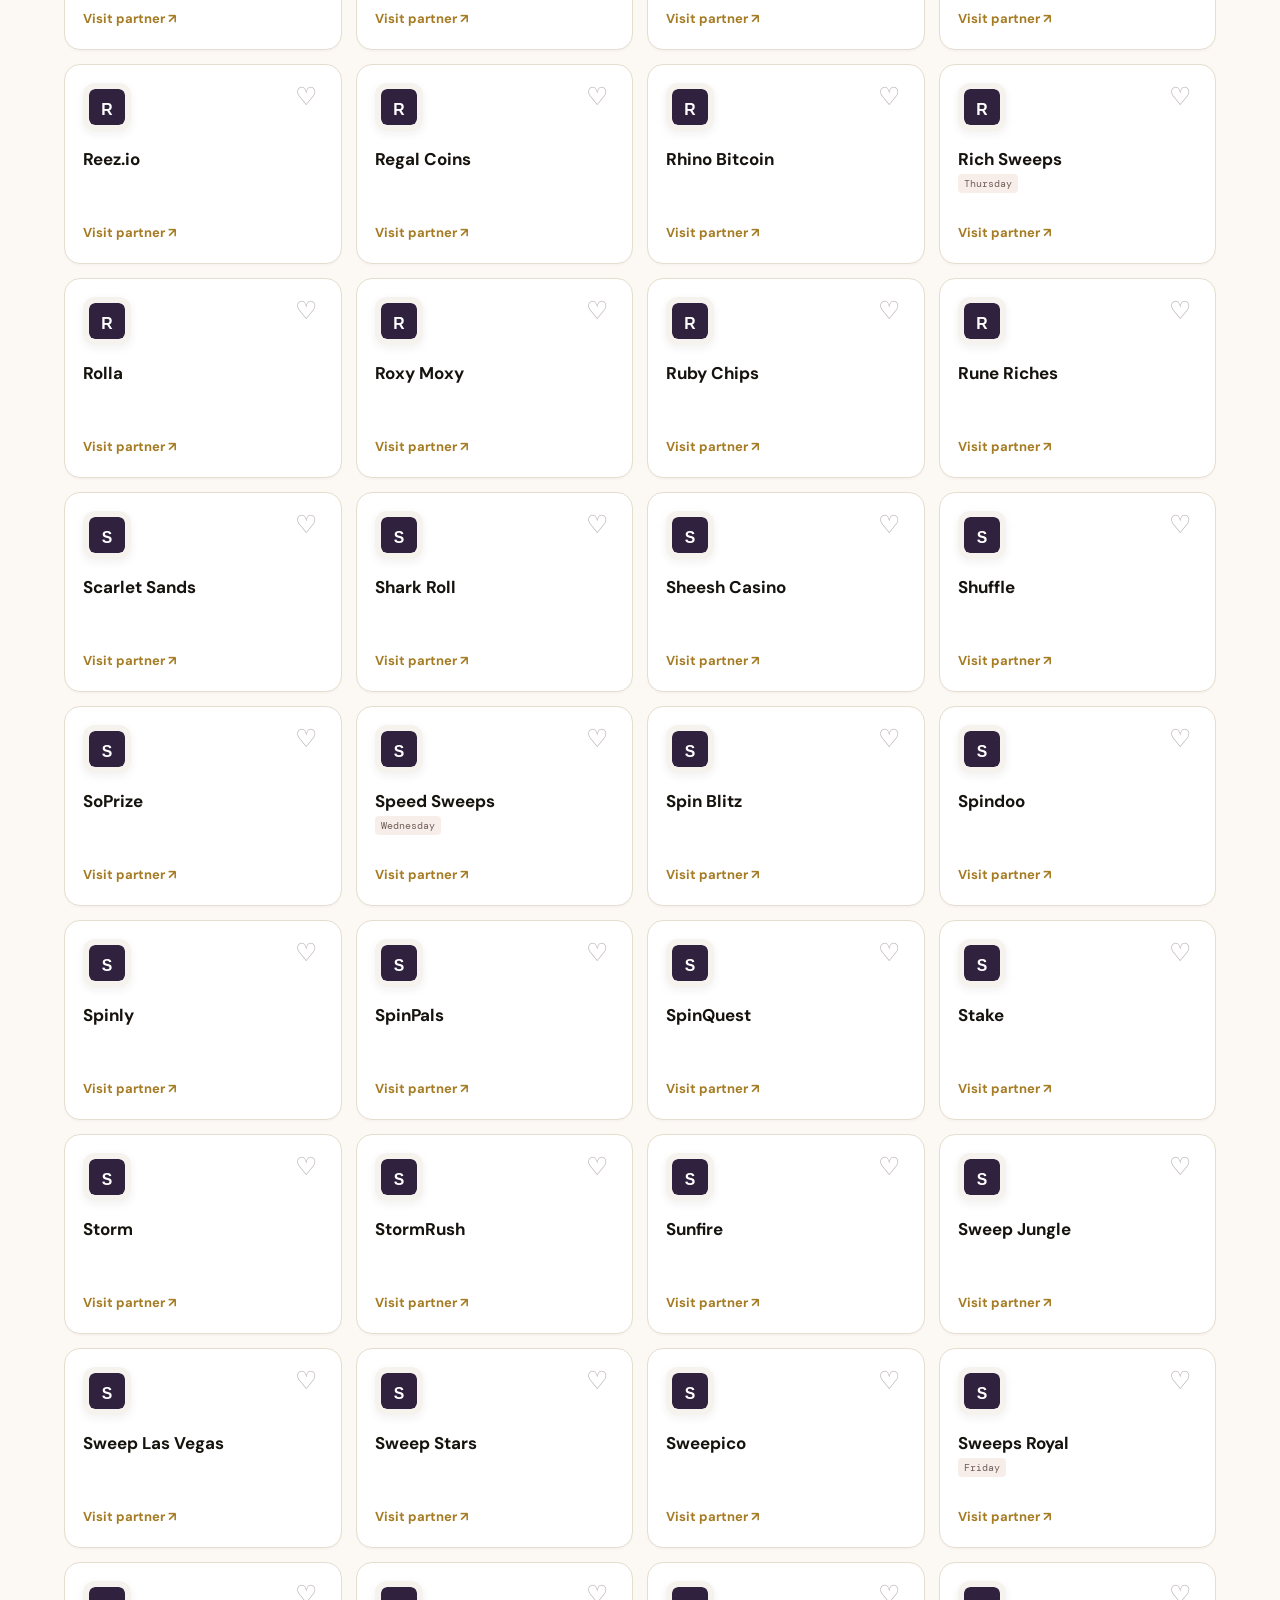
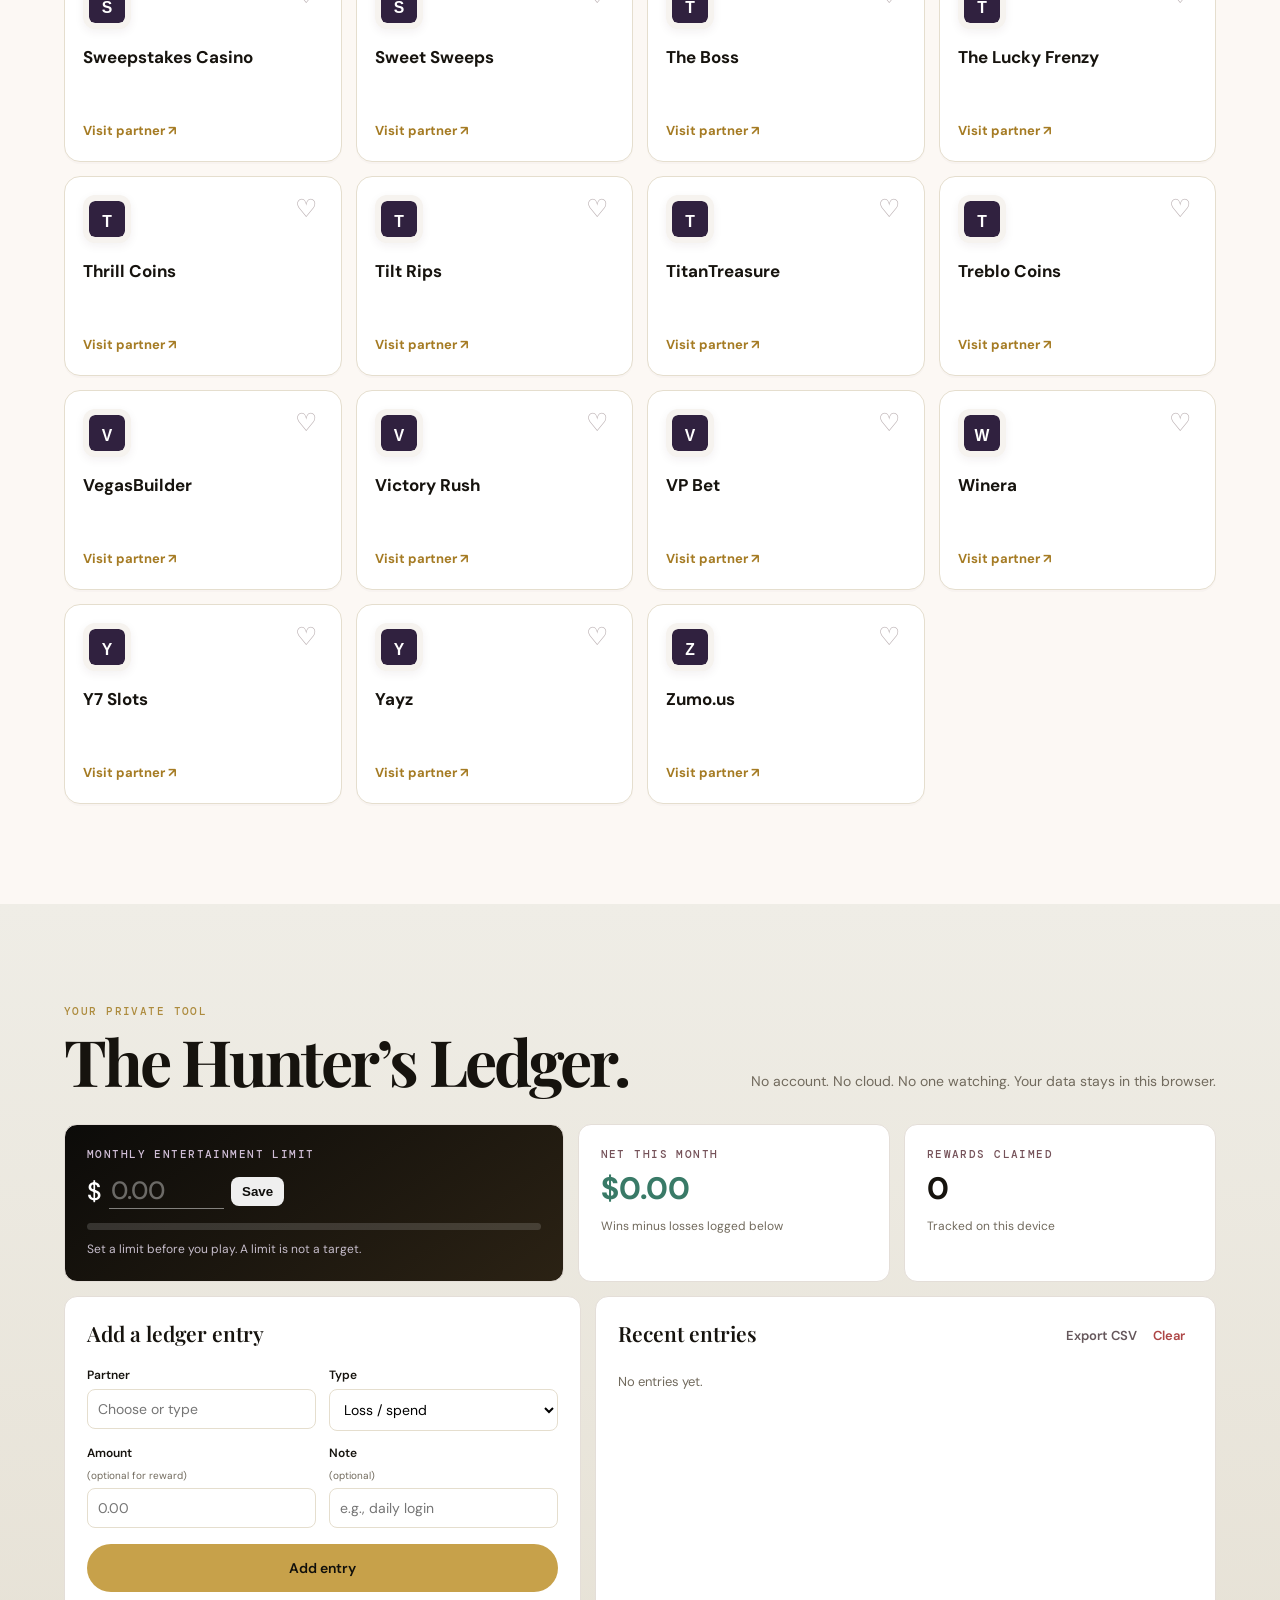
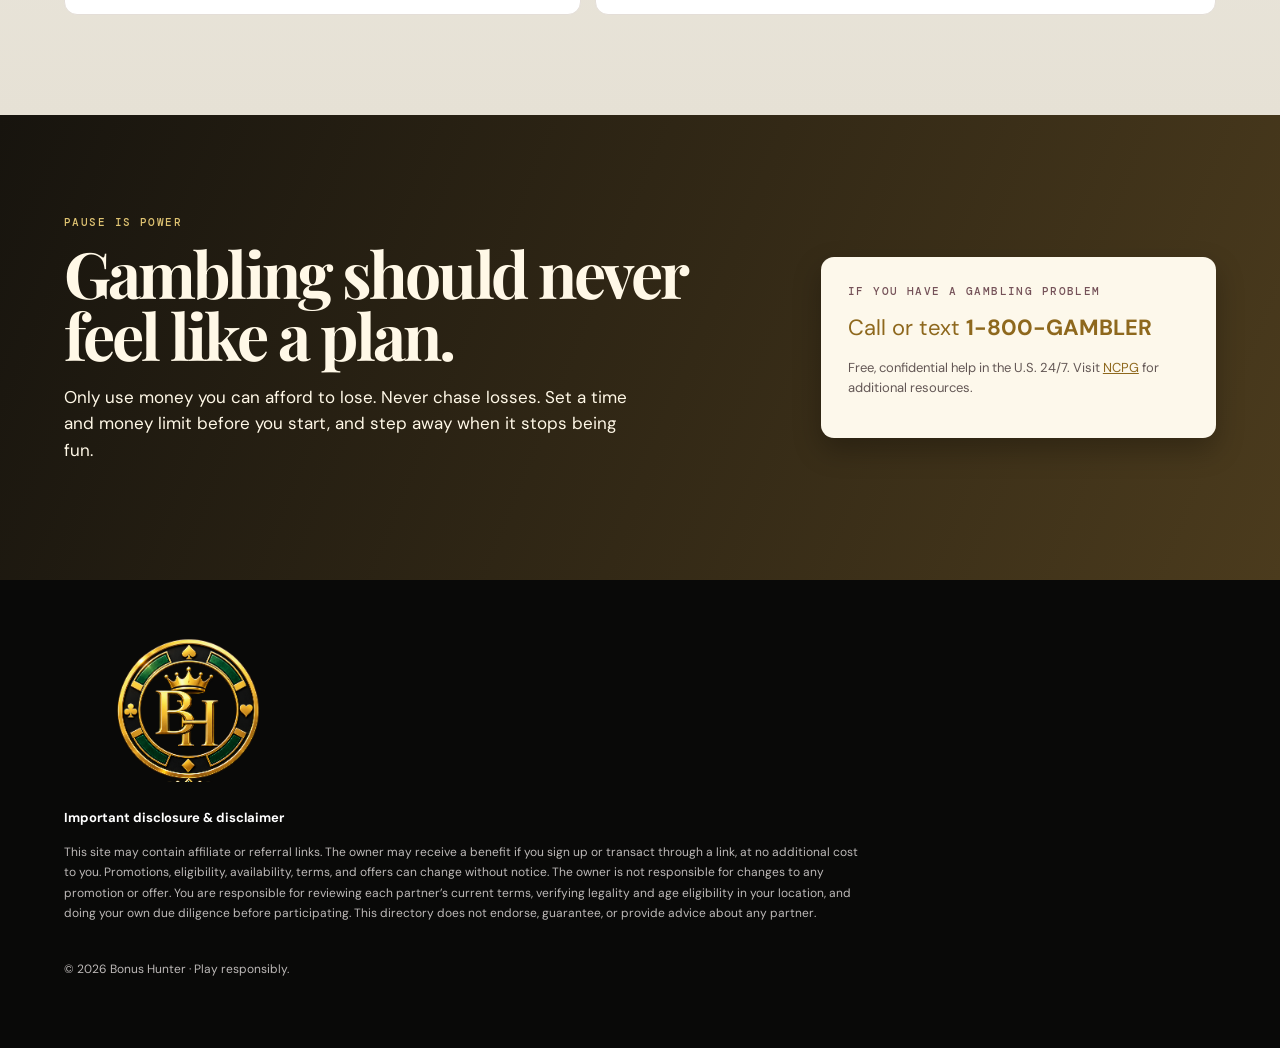
==== commit c2a37334: "Rename site to Bonus Hunter" ====
--- a/index.html
+++ b/index.html
@@ -4,19 +4,19 @@
   <meta charset="utf-8">
   <meta name="viewport" content="width=device-width,initial-scale=1">
   <meta name="description" content="A responsible, organized directory of referral links and a private play tracker.">
-  <meta property="og:title" content="Lucky Ledger — Play beautifully. Keep it intentional.">
+  <meta property="og:title" content="Bonus Hunter — Find the bonus. Keep it intentional.">
   <meta property="og:description" content="A curated referral directory with privacy-first rewards and budget tools.">
   <meta name="theme-color" content="#21182f">
-  <title>Lucky Ledger — Referral Directory</title>
+  <title>Bonus Hunter — Referral Directory</title>
   <link rel="preconnect" href="https://www.google.com">
   <link rel="stylesheet" href="styles.css?v=black-gold-1">
 </head>
 <body>
   <div class="notice" role="note"><b>21+ / legal-age only.</b> Play only where legal. This site is a directory, not gambling advice.</div>
   <header class="hero" id="top">
-    <nav><a class="brand" href="#top"><img src="logo.svg" alt="Lucky Ledger"></a><div class="nav-links"><a href="#directory">Discover</a><a href="#studio">Play Smart Studio</a><a href="#tracker">My ledger</a><a href="#responsible">Help</a></div></nav>
-    <div class="hero-content"><p class="eyebrow hero-eye">REFERRAL DIRECTORY · PRIVATE TRACKER</p><h1>Play beautifully.<br><em>Keep it intentional.</em></h1><p class="lede">Your glam little black book for referral partners, rewards, and staying delightfully in control.</p><div class="hero-actions"><a class="button primary" href="#directory">Explore the collection <span>↓</span></a><a class="button ghost" href="#studio">Open Play Smart Studio</a></div><p class="micro">Links may be affiliate/referral links. Nothing here is a promise, offer, or financial advice.</p></div>
-    <div class="hero-cards" aria-hidden="true"><div class="float-card crown">♛<span>THE<br>HOUSE EDIT</span></div><div class="float-card chips"><i></i><i></i><i></i><span>LUCKY<br>LEDGER</span></div><div class="float-card sparkle">✦</div></div><div class="orb orb-one"></div><div class="orb orb-two"></div>
+    <nav><a class="brand" href="#top"><img class="brand-mark" src="bonus-hunter-mark.png" alt=""><span>Bonus Hunter</span></a><div class="nav-links"><a href="#directory">Discover</a><a href="#studio">Play Smart Studio</a><a href="#tracker">My ledger</a><a href="#responsible">Help</a></div></nav>
+    <div class="hero-content"><p class="eyebrow hero-eye">REFERRAL DIRECTORY · PRIVATE TRACKER</p><h1>Find the bonus.<br><em>Keep it intentional.</em></h1><p class="lede">A members-only style directory for referral partners, rewards, and staying firmly in control.</p><div class="hero-actions"><a class="button primary" href="#directory">Explore the collection <span>↓</span></a><a class="button ghost" href="#studio">Open Play Smart Studio</a></div><p class="micro">Links may be affiliate/referral links. Nothing here is a promise, offer, or financial advice.</p></div>
+    <div class="hero-cards" aria-hidden="true"><img class="hero-logo" src="bonus-hunter-logo.png" alt=""></div><div class="orb orb-one"></div><div class="orb orb-two"></div>
   </header>
   <div class="marquee" aria-hidden="true"><div>DISCOVER · TRACK · PAUSE · REFLECT · PLAY RESPONSIBLY · DISCOVER · TRACK · PAUSE · REFLECT · PLAY RESPONSIBLY · </div></div>
   <main>
@@ -35,13 +35,13 @@
       <div class="alphabet" id="alphabet" aria-label="Jump to letter"></div><div class="partner-grid" id="partner-grid" aria-live="polite"></div><p id="empty-state" class="empty" hidden>No matches. Try a different name.</p>
     </section>
     <section class="tracker-section section" id="tracker">
-      <div class="section-heading"><div><p class="eyebrow">YOUR PRIVATE TOOL</p><h2>The Velvet Ledger.</h2></div><p class="tracker-intro">No account. No cloud. No one watching. Your data stays in this browser.</p></div>
+      <div class="section-heading"><div><p class="eyebrow">YOUR PRIVATE TOOL</p><h2>The Hunter’s Ledger.</h2></div><p class="tracker-intro">No account. No cloud. No one watching. Your data stays in this browser.</p></div>
       <div class="ledger-grid"><article class="budget-card"><div class="card-label">MONTHLY ENTERTAINMENT LIMIT</div><form id="budget-form" class="budget-input"><span>$</span><input id="budget" inputmode="decimal" type="number" min="0" step="0.01" placeholder="0.00" aria-label="Monthly entertainment limit"><button>Save</button></form><div class="progress"><div id="budget-progress"></div></div><p id="budget-summary">Set a limit before you play. A limit is not a target.</p></article><article class="stat-card"><div class="card-label">NET THIS MONTH</div><strong id="net-total">$0.00</strong><p>Wins minus losses logged below</p></article><article class="stat-card"><div class="card-label">REWARDS CLAIMED</div><strong id="reward-total">0</strong><p>Tracked on this device</p></article></div>
       <div class="log-grid"><article class="panel"><h3>Add a ledger entry</h3><form id="entry-form" class="entry-form"><label>Partner<input id="entry-partner" list="partner-options" required placeholder="Choose or type"></label><datalist id="partner-options"></datalist><label>Type<select id="entry-type"><option value="loss">Loss / spend</option><option value="win">Win / redemption</option><option value="reward">Reward claimed</option></select></label><label>Amount <small>(optional for reward)</small><input id="entry-amount" type="number" min="0" step="0.01" inputmode="decimal" placeholder="0.00"></label><label>Note <small>(optional)</small><input id="entry-note" maxlength="80" placeholder="e.g., daily login"></label><button class="button primary">Add entry</button></form></article><article class="panel"><div class="panel-top"><h3>Recent entries</h3><div><button id="export-ledger" class="text-button">Export CSV</button><button id="clear-ledger" class="text-button danger">Clear</button></div></div><div id="entry-list" class="entry-list"><p class="muted">No entries yet.</p></div></article></div>
     </section>
     <section class="responsible section" id="responsible"><div><p class="eyebrow">PAUSE IS POWER</p><h2>Gambling should never feel like a plan.</h2><p>Only use money you can afford to lose. Never chase losses. Set a time and money limit before you start, and step away when it stops being fun.</p></div><aside><p class="help-label">IF YOU HAVE A GAMBLING PROBLEM</p><a href="tel:18005224700">Call or text <strong>1-800-GAMBLER</strong></a><p>Free, confidential help in the U.S. 24/7. Visit <a href="https://www.ncpgambling.org/help-treatment/" target="_blank" rel="noopener">NCPG</a> for additional resources.</p></aside></section>
   </main>
-  <footer><div class="footer-brand"><img src="logo.svg" alt="Lucky Ledger"></div><div class="disclosure"><strong>Important disclosure &amp; disclaimer</strong><p>This site may contain affiliate or referral links. The owner may receive a benefit if you sign up or transact through a link, at no additional cost to you. Promotions, eligibility, availability, terms, and offers can change without notice. The owner is not responsible for changes to any promotion or offer. You are responsible for reviewing each partner’s current terms, verifying legality and age eligibility in your location, and doing your own due diligence before participating. This directory does not endorse, guarantee, or provide advice about any partner.</p></div><p class="copyright">© <span id="year"></span> Lucky Ledger · Play responsibly.</p></footer>
+  <footer><div class="footer-brand"><img src="bonus-hunter-logo.png" alt="Bonus Hunter"></div><div class="disclosure"><strong>Important disclosure &amp; disclaimer</strong><p>This site may contain affiliate or referral links. The owner may receive a benefit if you sign up or transact through a link, at no additional cost to you. Promotions, eligibility, availability, terms, and offers can change without notice. The owner is not responsible for changes to any promotion or offer. You are responsible for reviewing each partner’s current terms, verifying legality and age eligibility in your location, and doing your own due diligence before participating. This directory does not endorse, guarantee, or provide advice about any partner.</p></div><p class="copyright">© <span id="year"></span> Bonus Hunter · Play responsibly.</p></footer>
   <template id="card-template"><article class="partner-card"><div class="partner-top"><img class="logo" alt="" loading="lazy" referrerpolicy="no-referrer"><button class="favorite" aria-label="Add to favorites" aria-pressed="false">♡</button></div><h3></h3><div class="card-meta"></div><div class="card-actions"></div></article></template>
   <script src="partners.js"></script><script src="app.js"></script>
 </body></html>
--- a/styles.css
+++ b/styles.css
@@ -6,3 +6,6 @@
 /* Black & Gold: private-members-club edition */
 :root{--ink:#16130e;--muted:#716a5d;--paper:#f8f5ed;--peach:#d8b65e;--coral:#b89237;--plum:#0e0d0b;--cream:#fffdf7;--line:#e5dece;--green:#397a67;--red:#ad4545}
 .notice{background:#080807;color:#f5e6bd;border-bottom:1px solid #3b321d}.hero{background:radial-gradient(circle at 76% 25%,#b28a36 0 6%,transparent 24%),radial-gradient(circle at 91% 82%,#f4dfa0 0 3%,transparent 18%),linear-gradient(120deg,#0a0a09 0%,#18150f 51%,#3c301b 100%)}.hero:after{background-image:linear-gradient(90deg,#d7b55c16 1px,transparent 1px),linear-gradient(#d7b55c11 1px,transparent 1px)}.brand,.nav-links a{color:#f7f1e4}.brand span{color:#d5ae51}.hero-eye,.eyebrow{color:#ad8b3d}.hero h1{color:#fffaf0}.hero h1 em{color:#e5c36c}.lede{color:#ded5c5}.micro{color:#bdb09a}.primary{background:#c7a14a;color:#100f0b}.primary:hover{background:#e4c675}.ghost{border-color:#b99a53;color:#f4ead6;background:#ffffff08}.orb-one{background:#b8903e66;border-color:#e9cf8622}.orb-two{background:#d9b65c}.crown{background:linear-gradient(145deg,#050504,#272114);color:#e4c16c;box-shadow:0 24px 55px #0009}.chips{background:linear-gradient(140deg,#15130e,#655020);border-color:#e8cd7c}.chips i{background:repeating-radial-gradient(circle,#f4df9d 0 3px,#c29a3d 4px 7px,#3b2b10 8px 10px)}.sparkle{background:#c39c43;color:#17130d}.marquee{background:#c6a14d;color:#12100b}.studio{background:#f8f5ed}.studio-card{border-color:#e3dac7;box-shadow:0 10px 36px #1f180a0b}.studio-card:before{background:#ecdba5}.studio-kicker{color:#896d2e}.timer-card{background:linear-gradient(145deg,#0d0c0a,#292114)}.timer-card:before{background:#a67d2c}.timer-actions .primary{background:#d6b45d;color:#17130e}.timer-actions .text-button{color:#eddbab}.timer-presets button.active{background:#d6b45d;color:#17130e;border-color:#d6b45d}.plan-card h3{color:#211c12}.check-row input:checked{border-color:#ae8b35;background:#ae8b35}.favorites-card{background:linear-gradient(145deg,#16130e,#3a2c14);color:#fff8e8}.favorites-card:before{background:#a98334}.favorites-card .studio-kicker,.favorites-card p{color:#e0cfaa}.favorites-card strong{color:#ebcd77}.dark-outline{border-color:#d7b55c;color:#fff4d8;background:#ffffff0c}.directory-note{border-color:#e8d6a7;background:#fffaf0;color:#5e5545}.directory-note span,.visit{color:#a57b23}.partner-card:hover{border-color:#c9a958}.filter-button[aria-pressed=true]{background:#f4ead1;border-color:#caa54d;color:#4d3b13}.tracker-section{background:linear-gradient(180deg,#efede6,#e6e1d5)}.budget-card{background:linear-gradient(145deg,#0c0b09,#2b2214)}.responsible{background:linear-gradient(112deg,#17140e,#4b3b1d);color:#fff8e7}.responsible .eyebrow{color:#dfc372}.responsible aside{background:#fdf8eb;color:#201b12;box-shadow:0 12px 28px #0004}.responsible aside>a,.responsible aside p:last-child a{color:#8e681d}footer{background:#090908}.footer-brand{color:#e2c36e}.code-copy:hover{color:#9d741d}
+.brand{display:flex;align-items:center}.brand img{display:block;width:195px;height:auto;filter:invert(1) sepia(.22) saturate(.65) brightness(1.6)}.footer-brand img{display:block;width:245px;height:auto;filter:invert(1) sepia(.18) saturate(.6) brightness(1.55)}@media(max-width:620px){.brand img{width:165px}.footer-brand img{width:210px}}
+/* Bonus Hunter identity */
+.brand{gap:10px;color:#f8eed8;font:700 22px "Playfair Display",serif;letter-spacing:-.03em}.brand .brand-mark{width:48px;height:48px;object-fit:cover;object-position:50% 0;border-radius:50%;filter:none}.hero-cards{display:flex;justify-content:center;align-items:center;left:auto;right:4%;width:min(43vw,500px)}.hero-logo{position:relative;z-index:2;display:block;width:min(420px,40vw);height:auto;filter:drop-shadow(0 26px 24px #0009)}.footer-brand{height:145px;margin-bottom:23px;overflow:hidden}.footer-brand img{width:250px;height:auto;transform:translateY(-4px);filter:none}@media(max-width:850px){.hero-cards{right:-5%;width:45vw}.hero-logo{width:390px}}@media(max-width:620px){.brand .brand-mark{width:42px;height:42px}.brand{font-size:19px}.hero-cards{right:-31%;top:112px;width:78vw;opacity:.3}.hero-logo{width:360px}.footer-brand{height:125px}.footer-brand img{width:210px}}
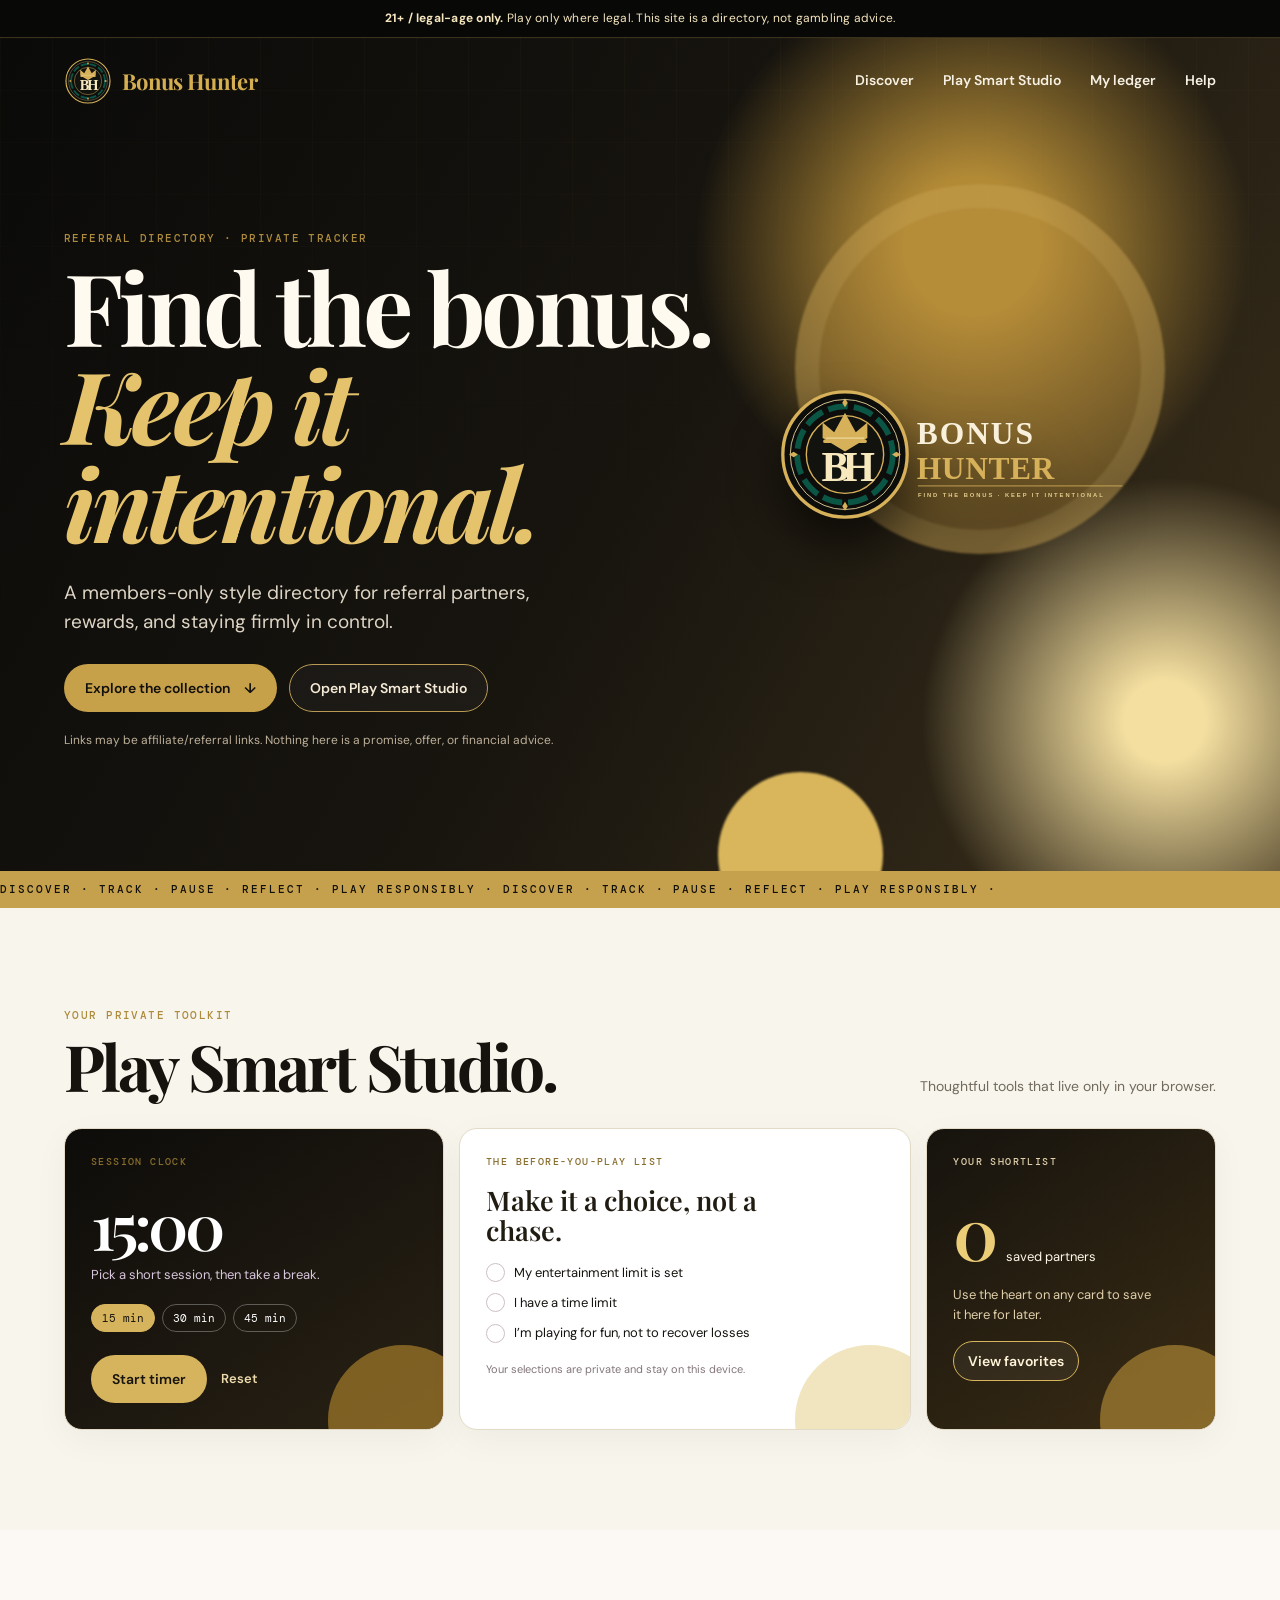
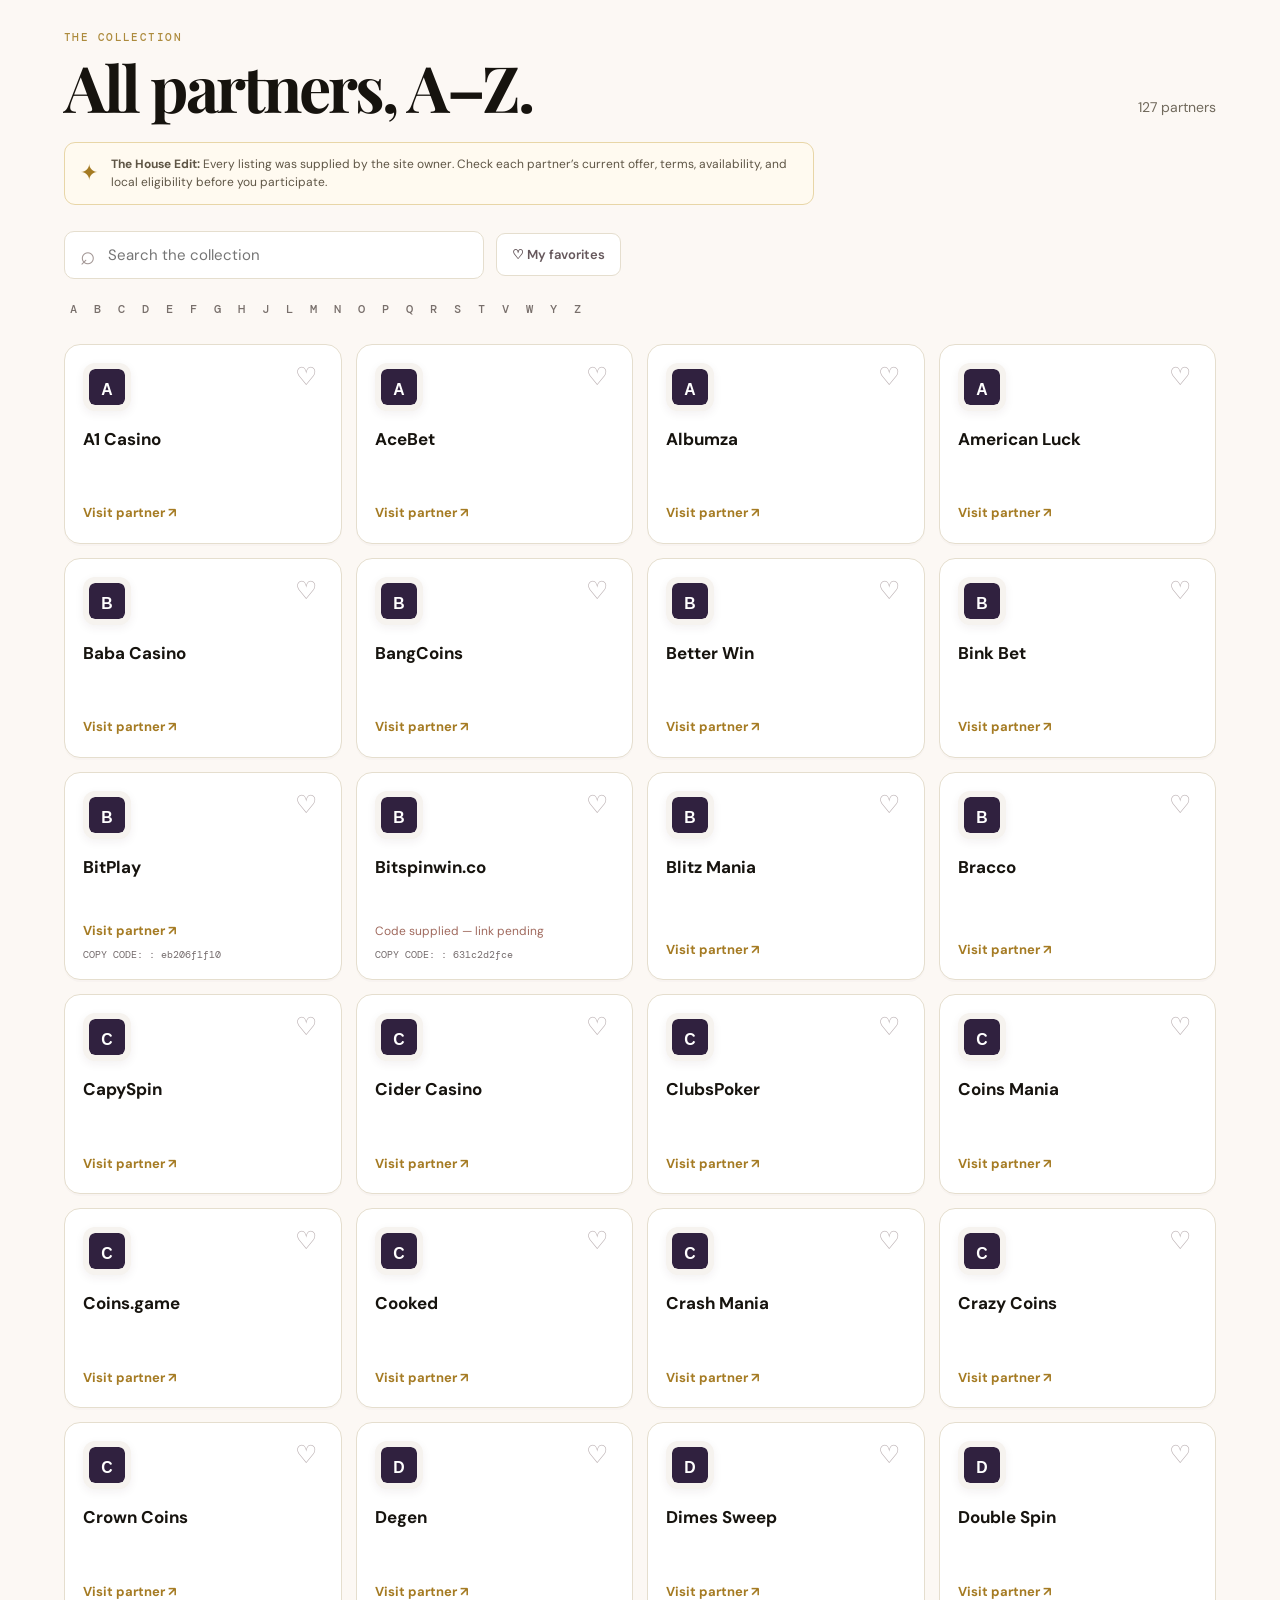
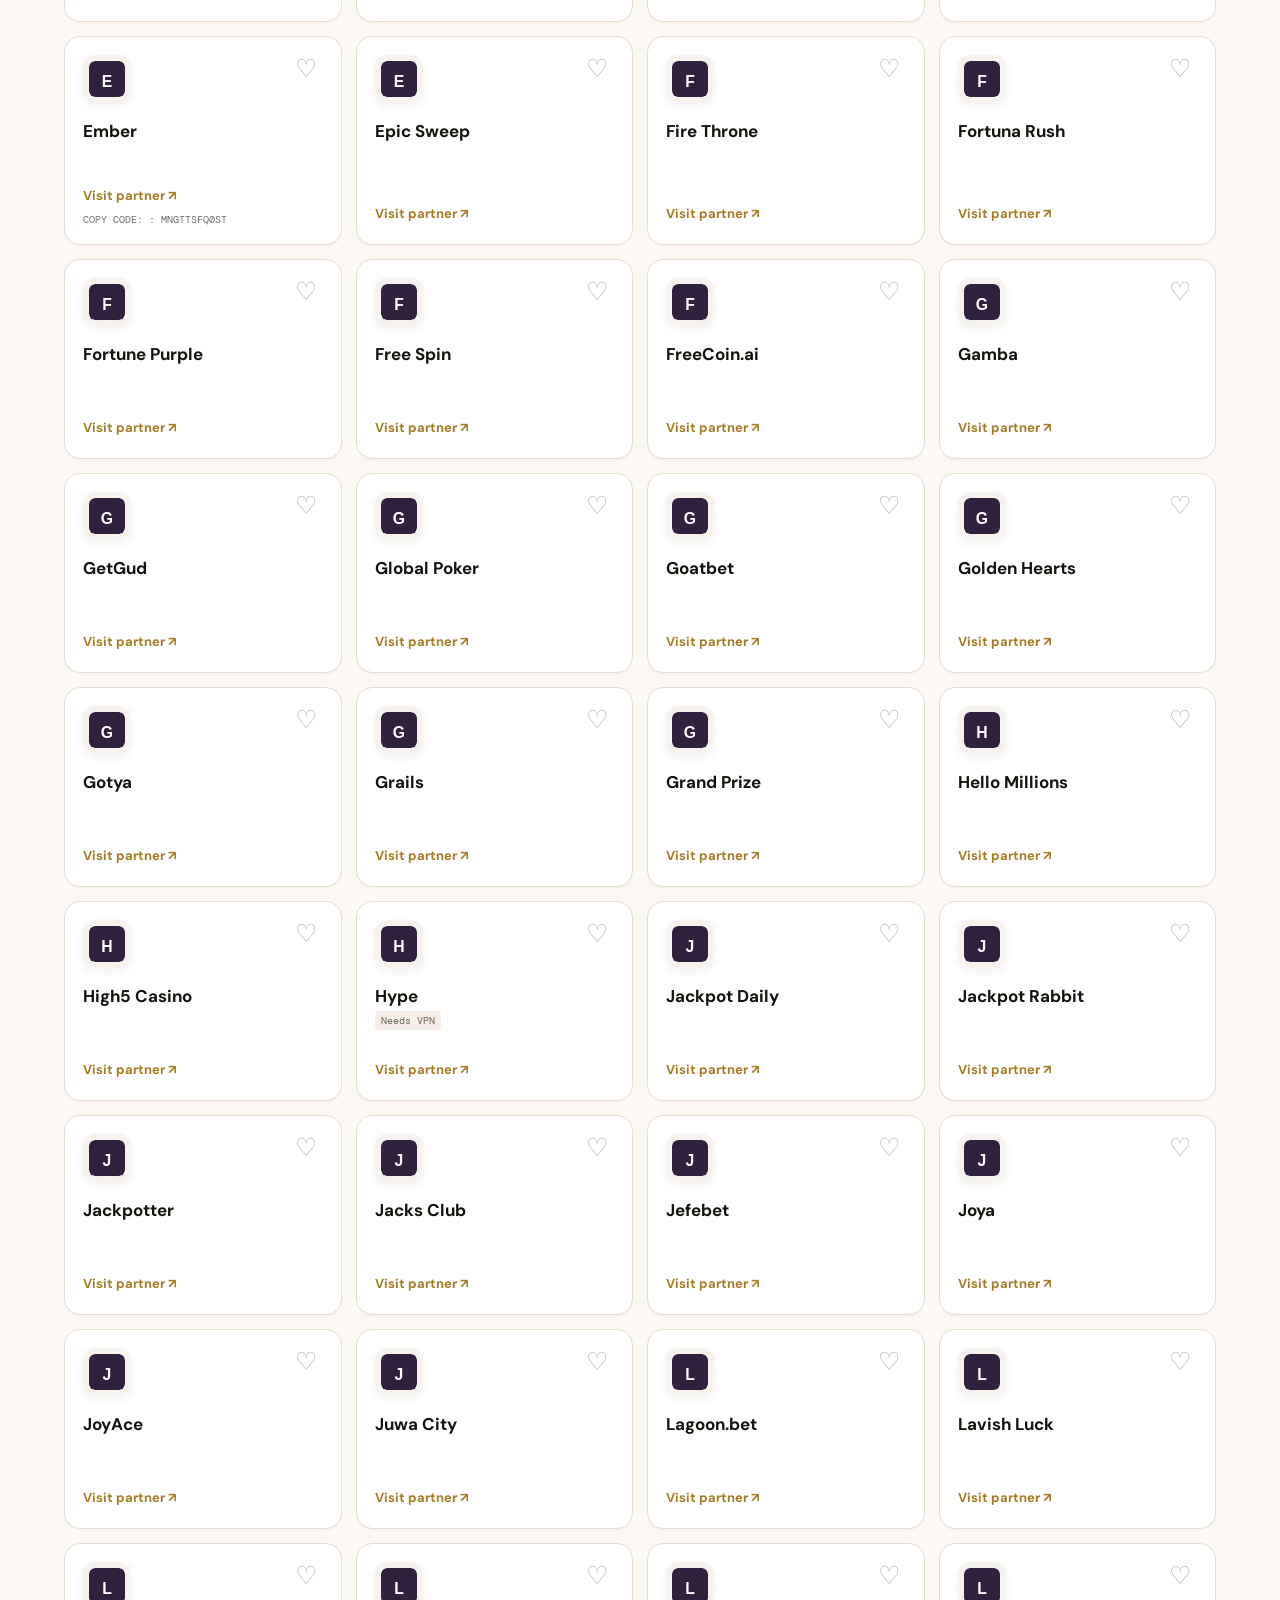
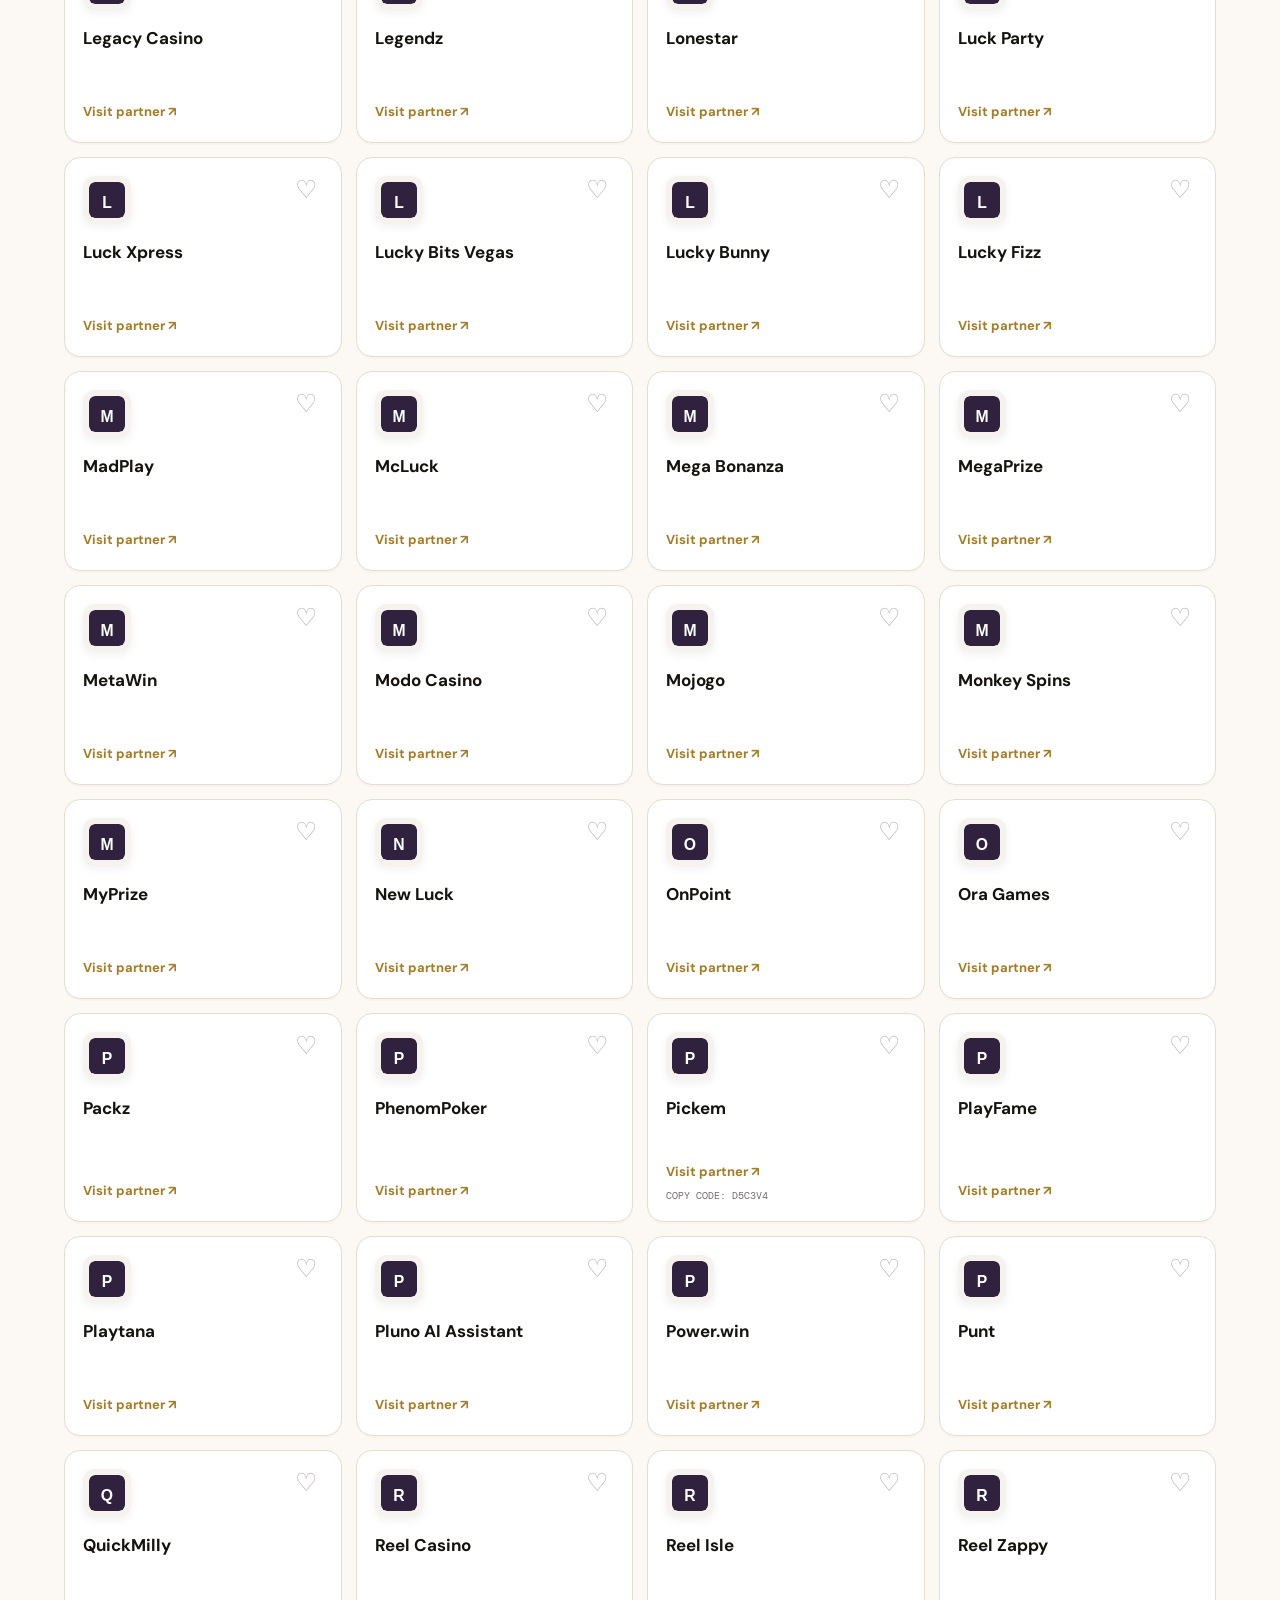
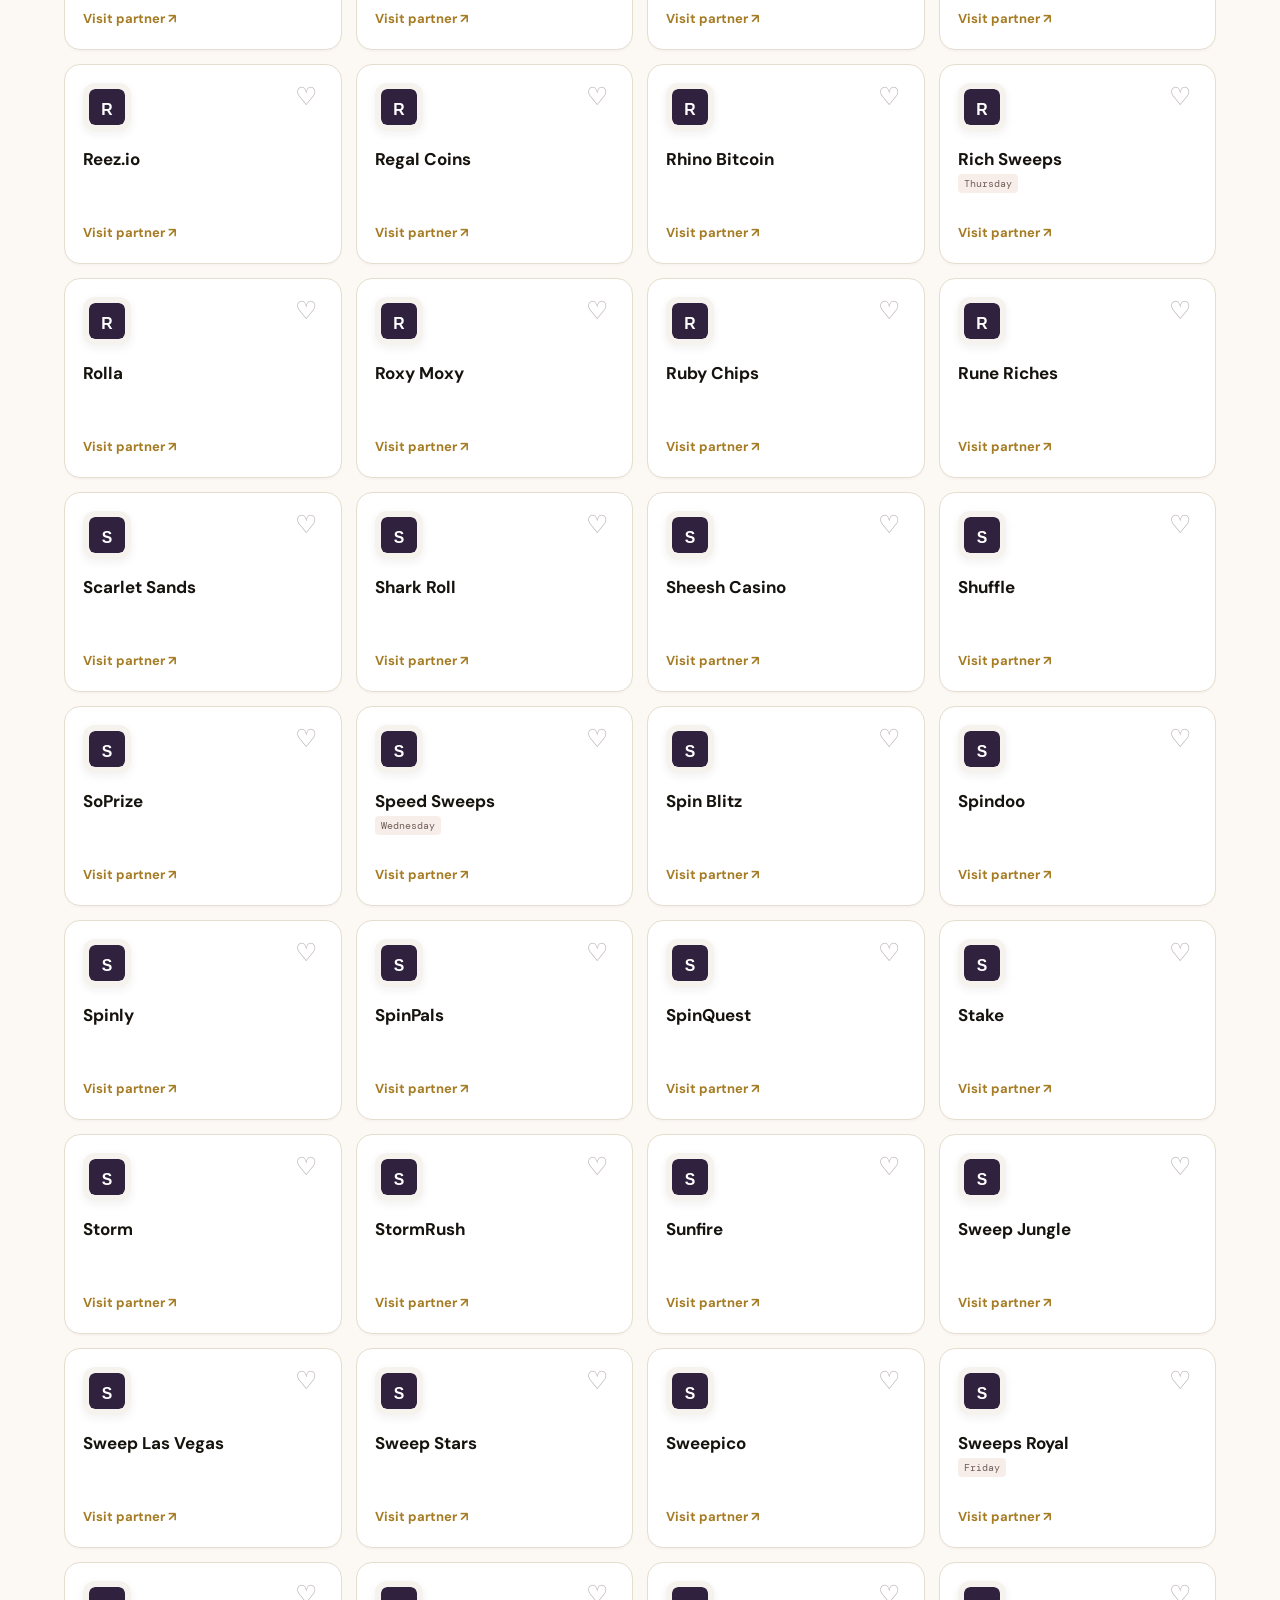
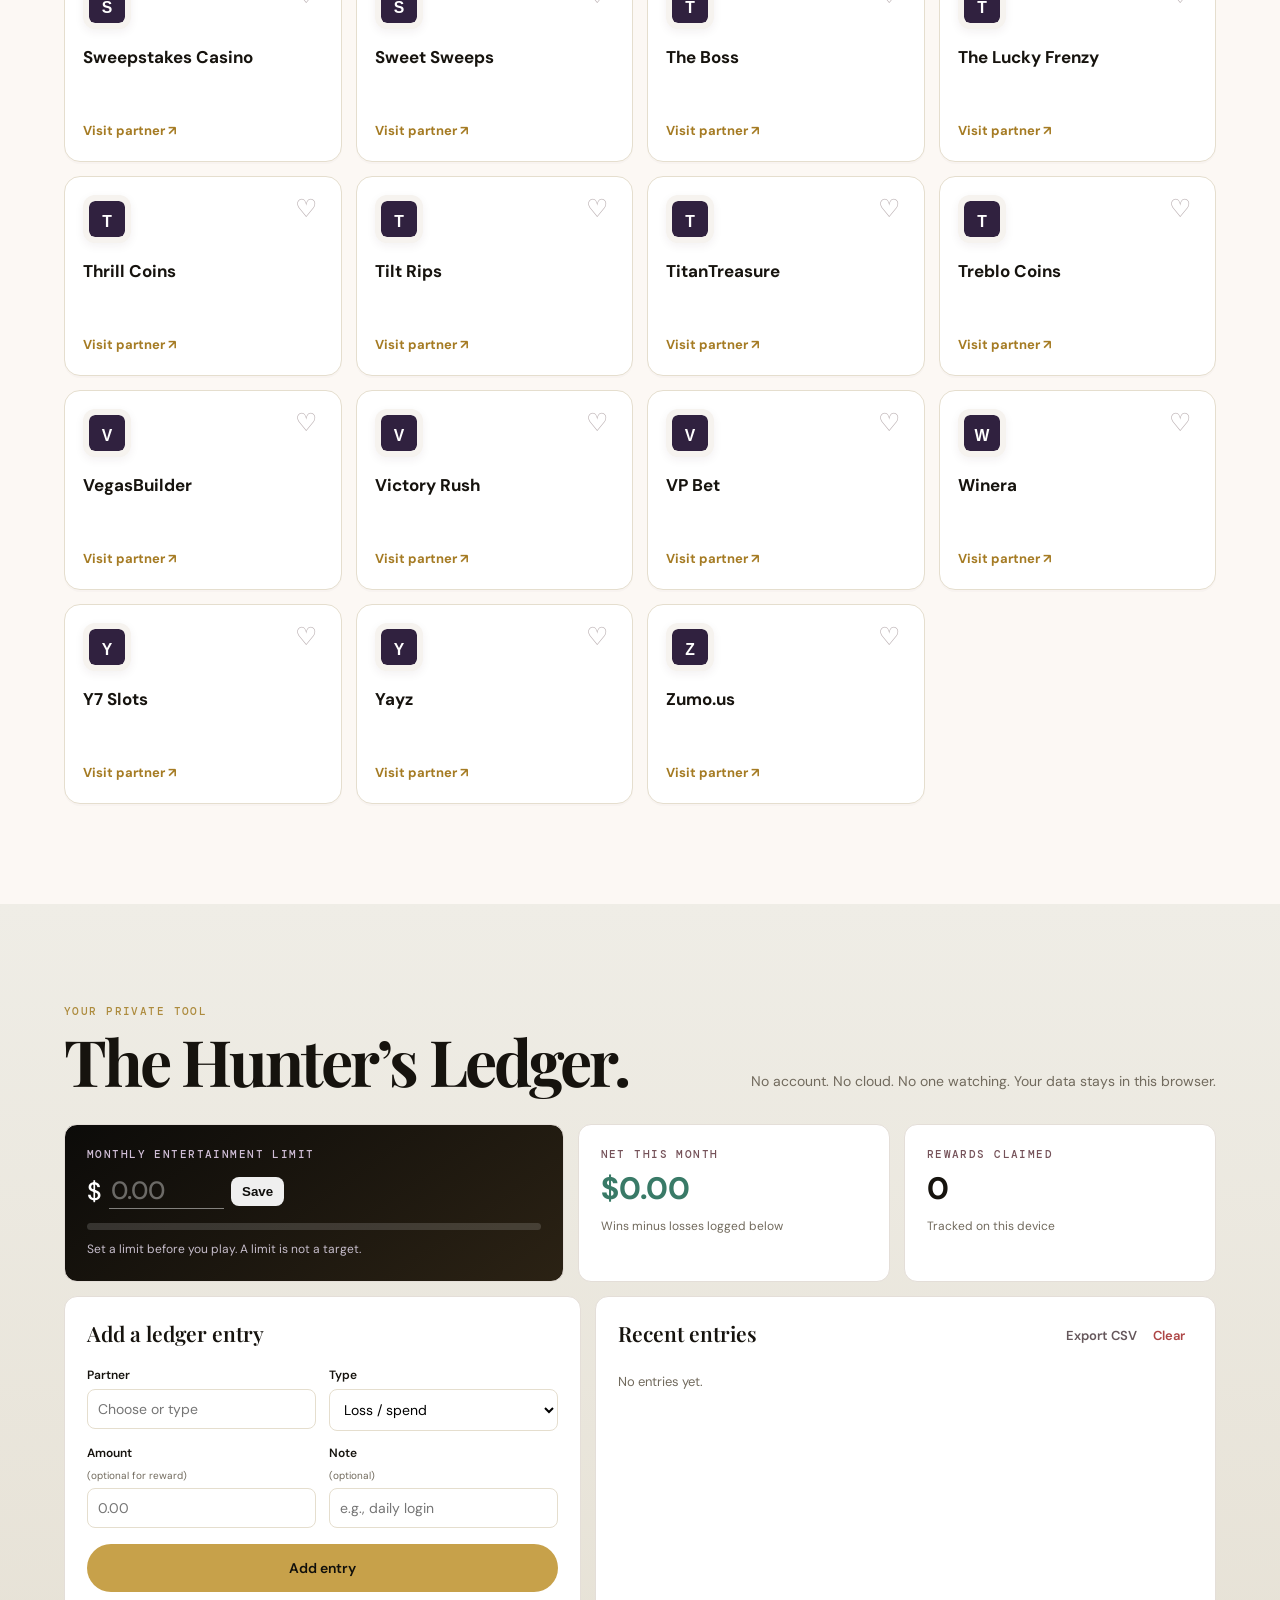
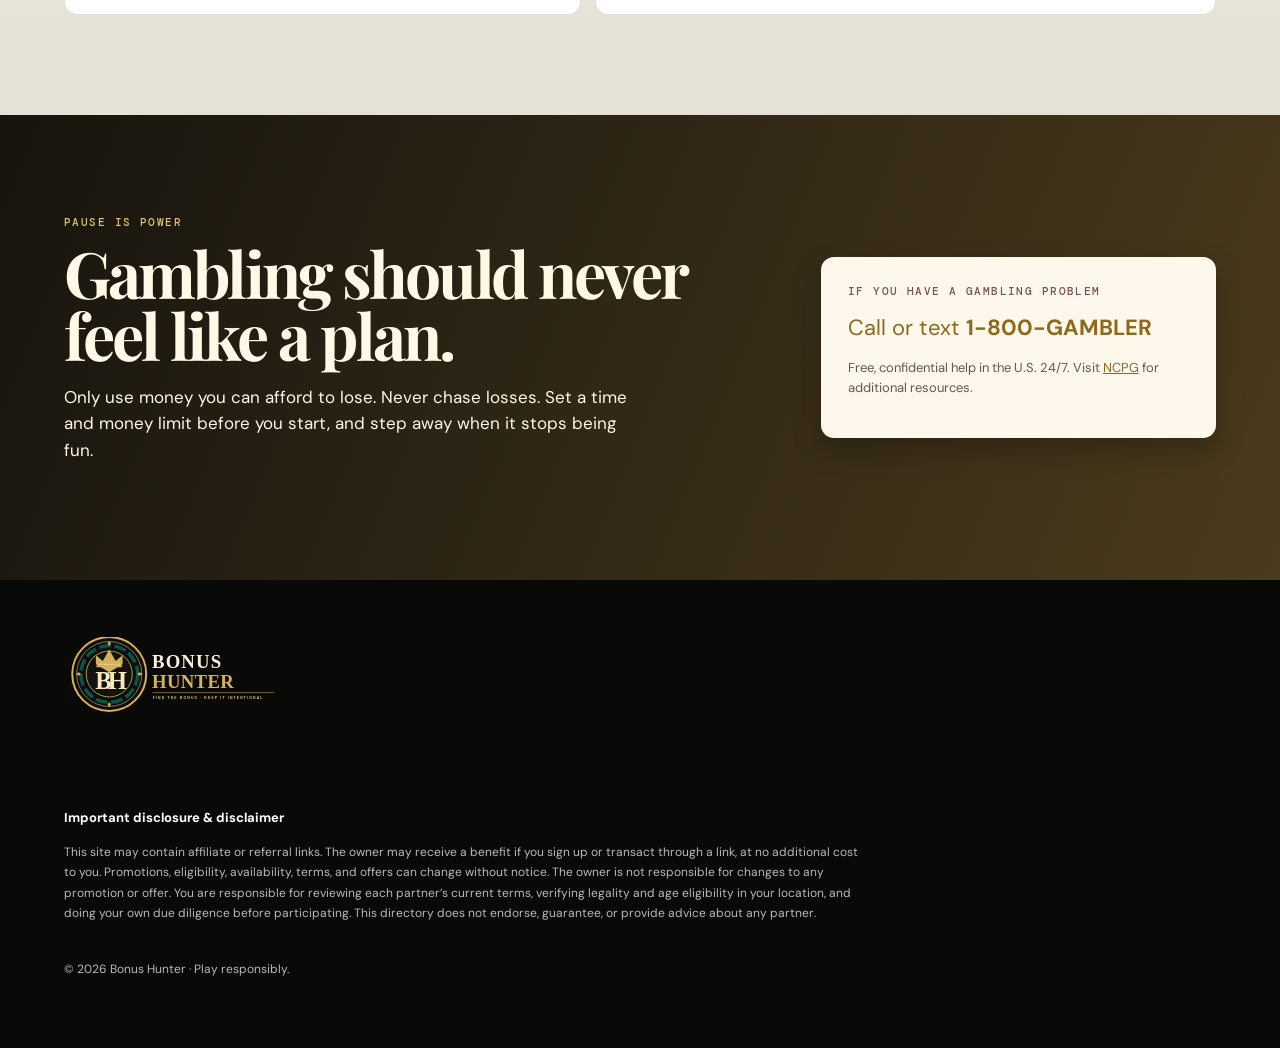
==== commit 42a09a88: "Use refined Bonus Hunter vector identity" ====
--- a/index.html
+++ b/index.html
@@ -14,9 +14,9 @@
 <body>
   <div class="notice" role="note"><b>21+ / legal-age only.</b> Play only where legal. This site is a directory, not gambling advice.</div>
   <header class="hero" id="top">
-    <nav><a class="brand" href="#top"><img class="brand-mark" src="bonus-hunter-mark.png" alt=""><span>Bonus Hunter</span></a><div class="nav-links"><a href="#directory">Discover</a><a href="#studio">Play Smart Studio</a><a href="#tracker">My ledger</a><a href="#responsible">Help</a></div></nav>
+    <nav><a class="brand" href="#top"><img class="brand-mark" src="bonus-hunter-mark.svg" alt=""><span>Bonus Hunter</span></a><div class="nav-links"><a href="#directory">Discover</a><a href="#studio">Play Smart Studio</a><a href="#tracker">My ledger</a><a href="#responsible">Help</a></div></nav>
     <div class="hero-content"><p class="eyebrow hero-eye">REFERRAL DIRECTORY · PRIVATE TRACKER</p><h1>Find the bonus.<br><em>Keep it intentional.</em></h1><p class="lede">A members-only style directory for referral partners, rewards, and staying firmly in control.</p><div class="hero-actions"><a class="button primary" href="#directory">Explore the collection <span>↓</span></a><a class="button ghost" href="#studio">Open Play Smart Studio</a></div><p class="micro">Links may be affiliate/referral links. Nothing here is a promise, offer, or financial advice.</p></div>
-    <div class="hero-cards" aria-hidden="true"><img class="hero-logo" src="bonus-hunter-logo.png" alt=""></div><div class="orb orb-one"></div><div class="orb orb-two"></div>
+    <div class="hero-cards" aria-hidden="true"><img class="hero-logo" src="bonus-hunter-logo.svg" alt=""></div><div class="orb orb-one"></div><div class="orb orb-two"></div>
   </header>
   <div class="marquee" aria-hidden="true"><div>DISCOVER · TRACK · PAUSE · REFLECT · PLAY RESPONSIBLY · DISCOVER · TRACK · PAUSE · REFLECT · PLAY RESPONSIBLY · </div></div>
   <main>
@@ -41,7 +41,7 @@
     </section>
     <section class="responsible section" id="responsible"><div><p class="eyebrow">PAUSE IS POWER</p><h2>Gambling should never feel like a plan.</h2><p>Only use money you can afford to lose. Never chase losses. Set a time and money limit before you start, and step away when it stops being fun.</p></div><aside><p class="help-label">IF YOU HAVE A GAMBLING PROBLEM</p><a href="tel:18005224700">Call or text <strong>1-800-GAMBLER</strong></a><p>Free, confidential help in the U.S. 24/7. Visit <a href="https://www.ncpgambling.org/help-treatment/" target="_blank" rel="noopener">NCPG</a> for additional resources.</p></aside></section>
   </main>
-  <footer><div class="footer-brand"><img src="bonus-hunter-logo.png" alt="Bonus Hunter"></div><div class="disclosure"><strong>Important disclosure &amp; disclaimer</strong><p>This site may contain affiliate or referral links. The owner may receive a benefit if you sign up or transact through a link, at no additional cost to you. Promotions, eligibility, availability, terms, and offers can change without notice. The owner is not responsible for changes to any promotion or offer. You are responsible for reviewing each partner’s current terms, verifying legality and age eligibility in your location, and doing your own due diligence before participating. This directory does not endorse, guarantee, or provide advice about any partner.</p></div><p class="copyright">© <span id="year"></span> Bonus Hunter · Play responsibly.</p></footer>
+  <footer><div class="footer-brand"><img src="bonus-hunter-logo.svg" alt="Bonus Hunter"></div><div class="disclosure"><strong>Important disclosure &amp; disclaimer</strong><p>This site may contain affiliate or referral links. The owner may receive a benefit if you sign up or transact through a link, at no additional cost to you. Promotions, eligibility, availability, terms, and offers can change without notice. The owner is not responsible for changes to any promotion or offer. You are responsible for reviewing each partner’s current terms, verifying legality and age eligibility in your location, and doing your own due diligence before participating. This directory does not endorse, guarantee, or provide advice about any partner.</p></div><p class="copyright">© <span id="year"></span> Bonus Hunter · Play responsibly.</p></footer>
   <template id="card-template"><article class="partner-card"><div class="partner-top"><img class="logo" alt="" loading="lazy" referrerpolicy="no-referrer"><button class="favorite" aria-label="Add to favorites" aria-pressed="false">♡</button></div><h3></h3><div class="card-meta"></div><div class="card-actions"></div></article></template>
   <script src="partners.js"></script><script src="app.js"></script>
 </body></html>
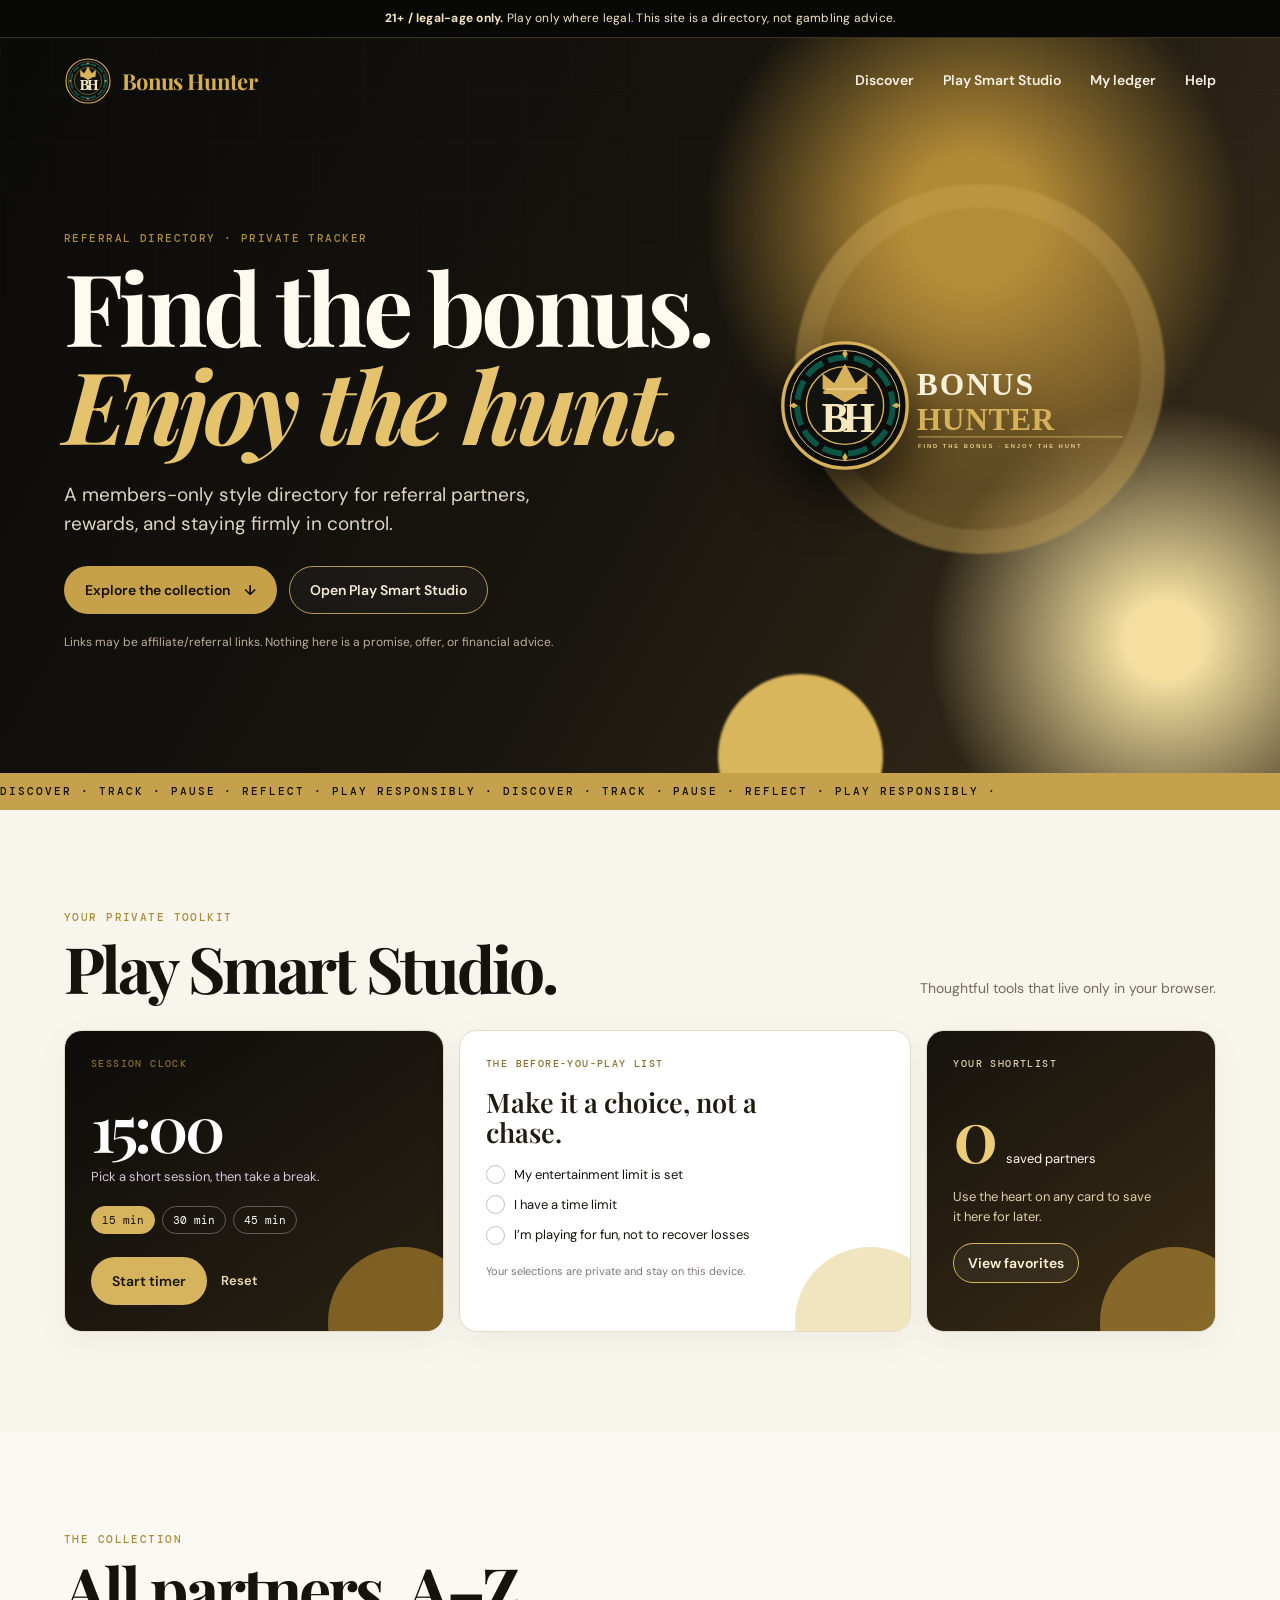
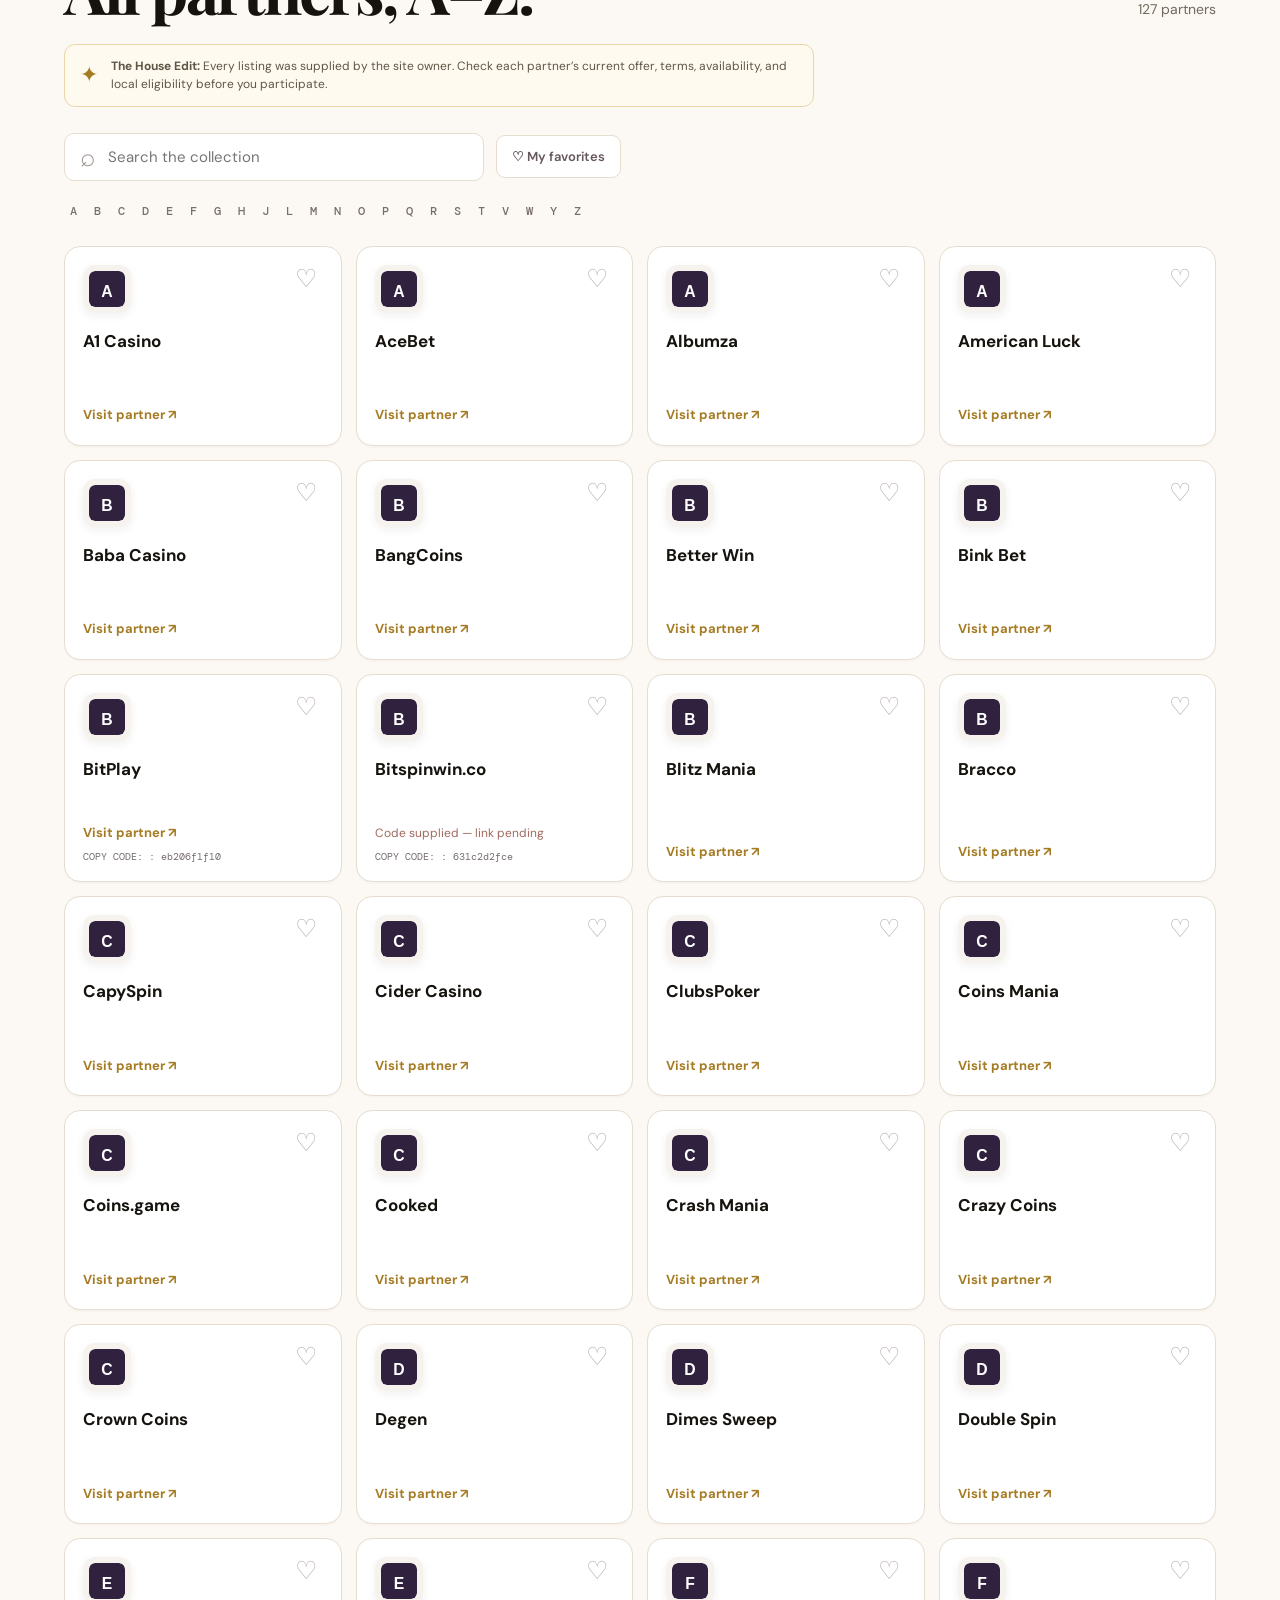
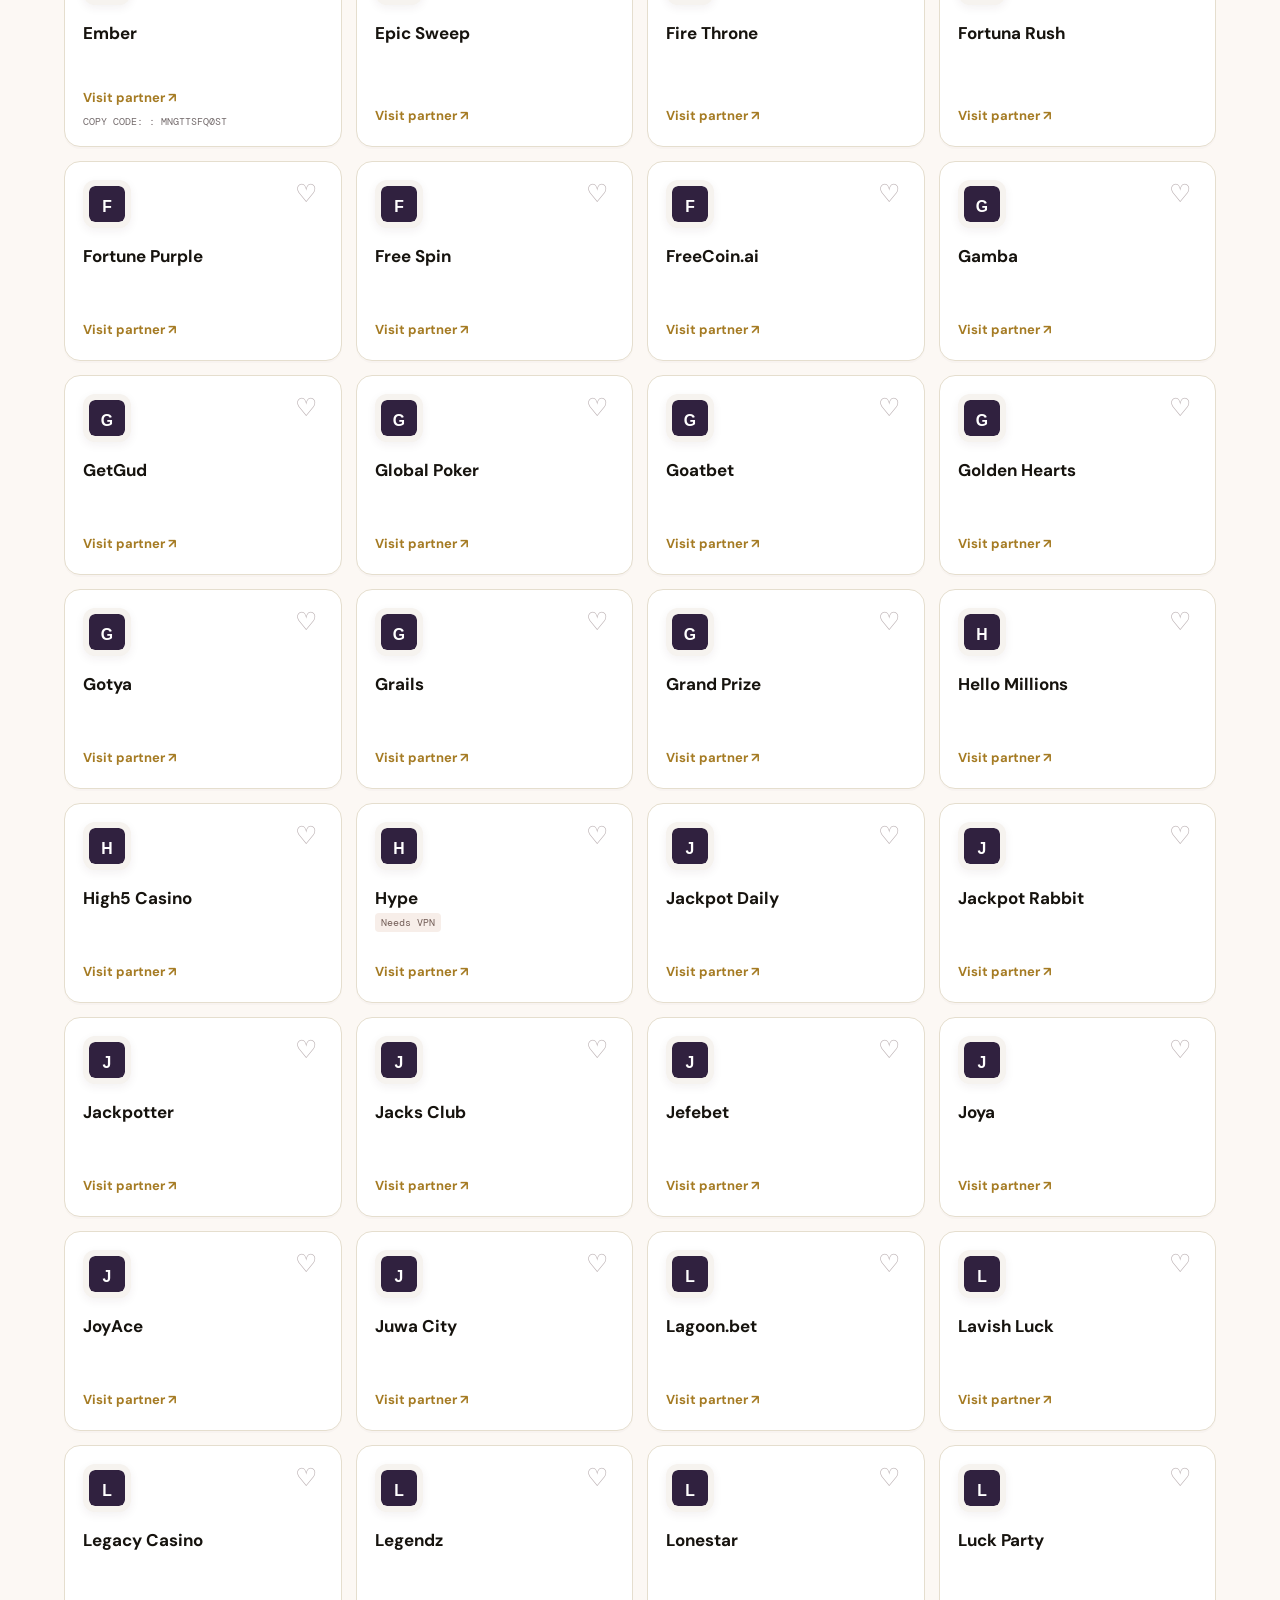
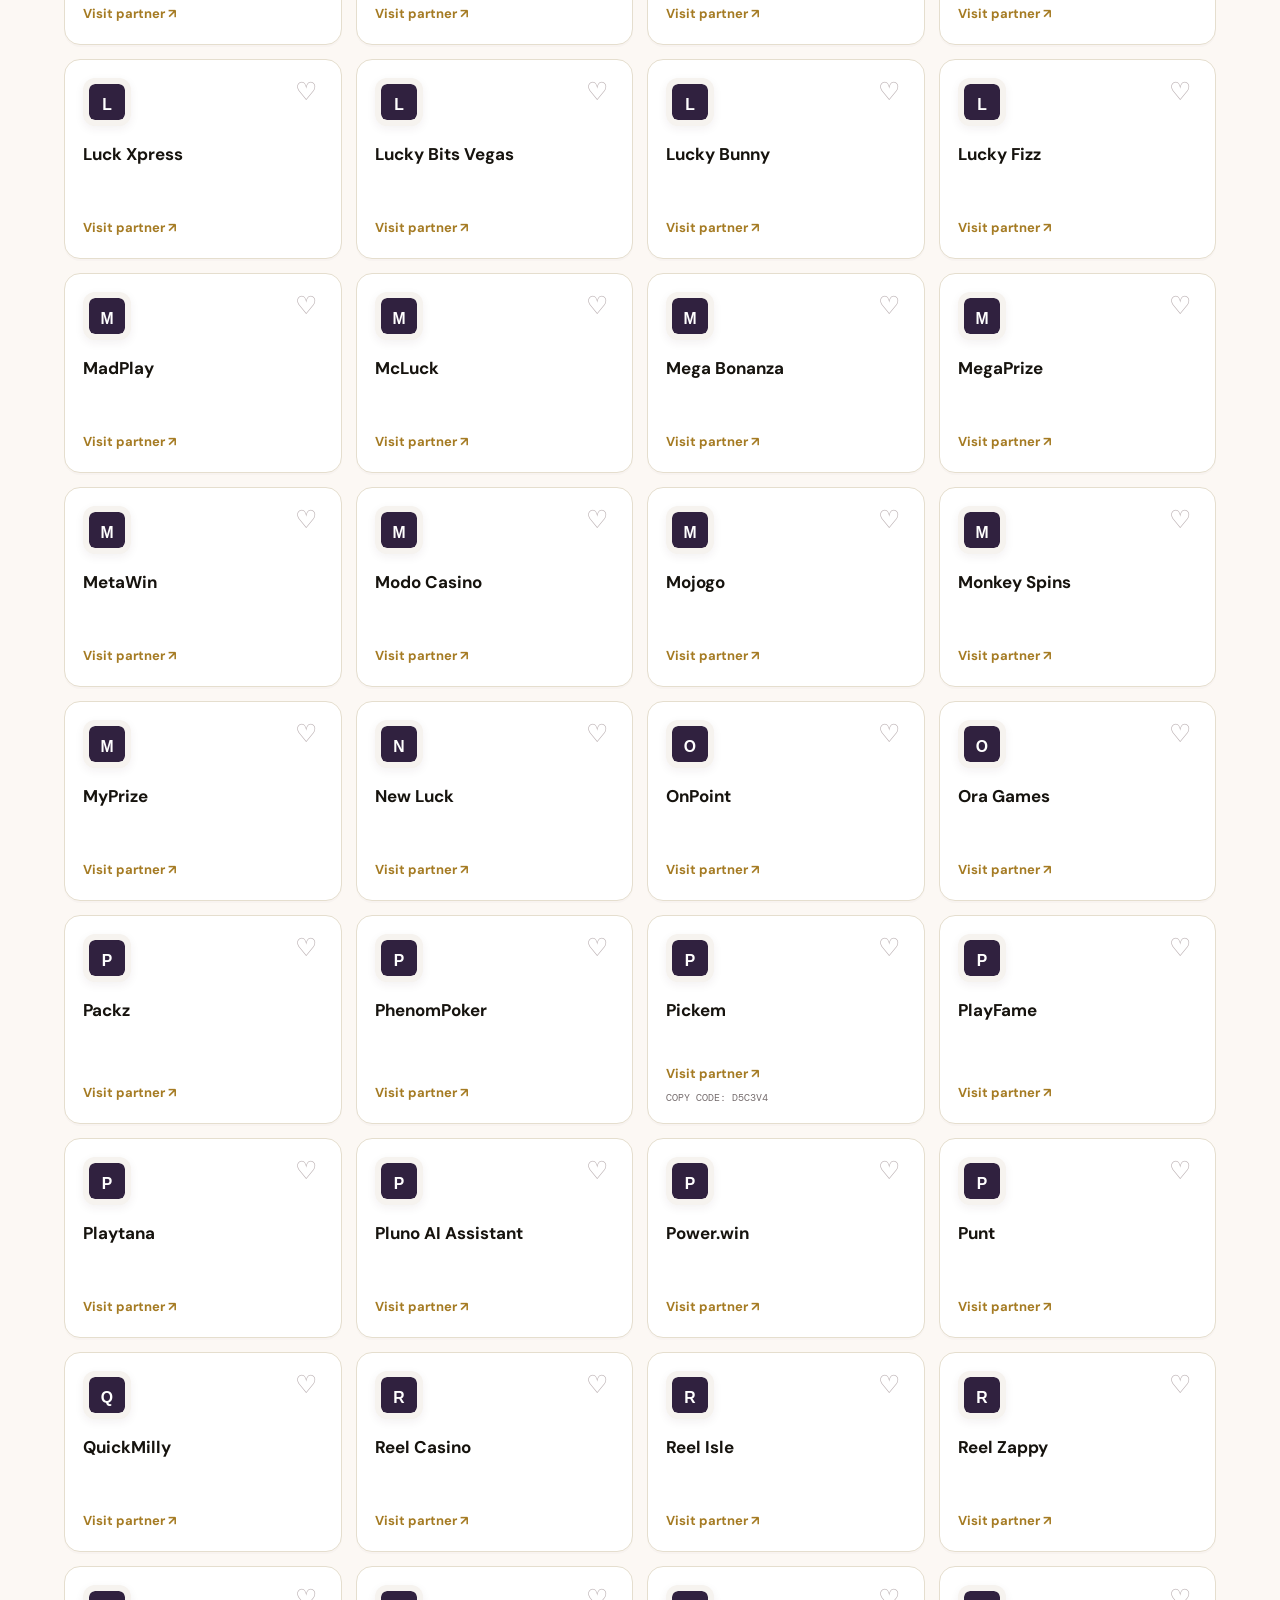
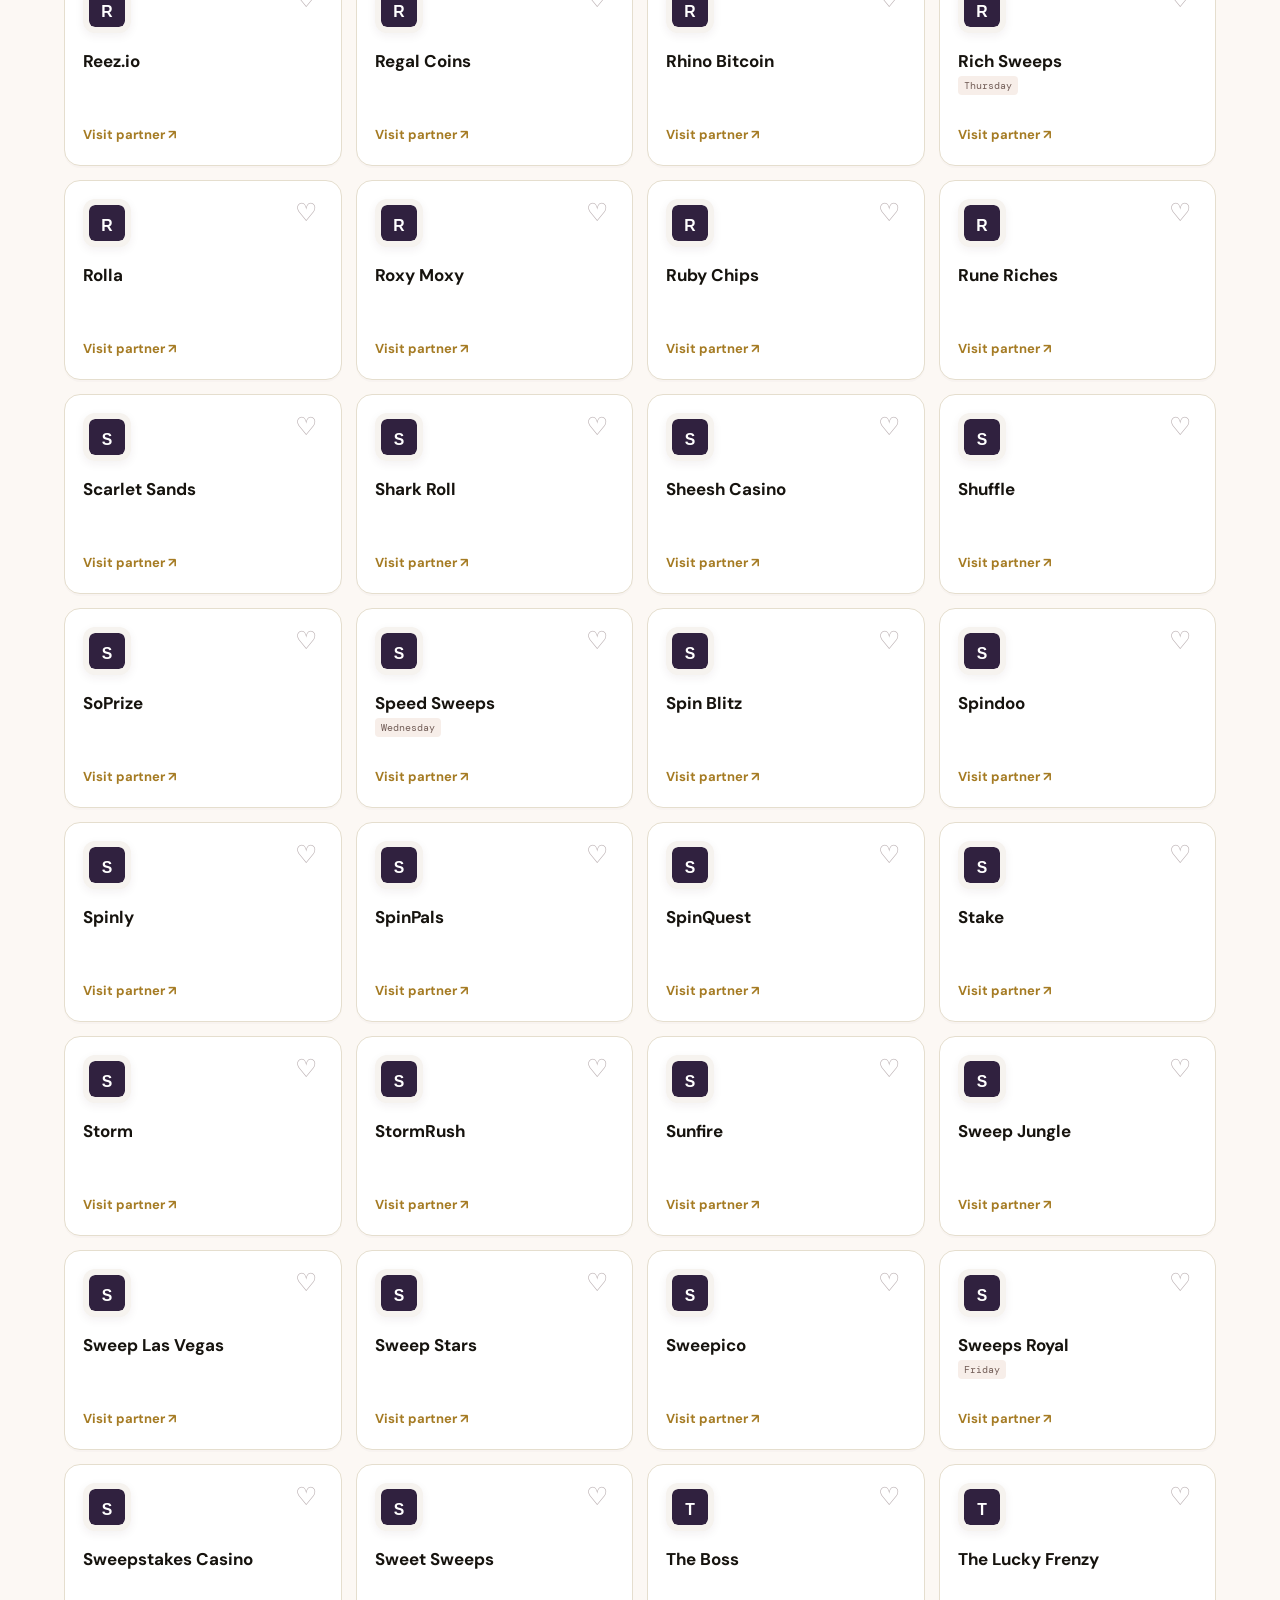
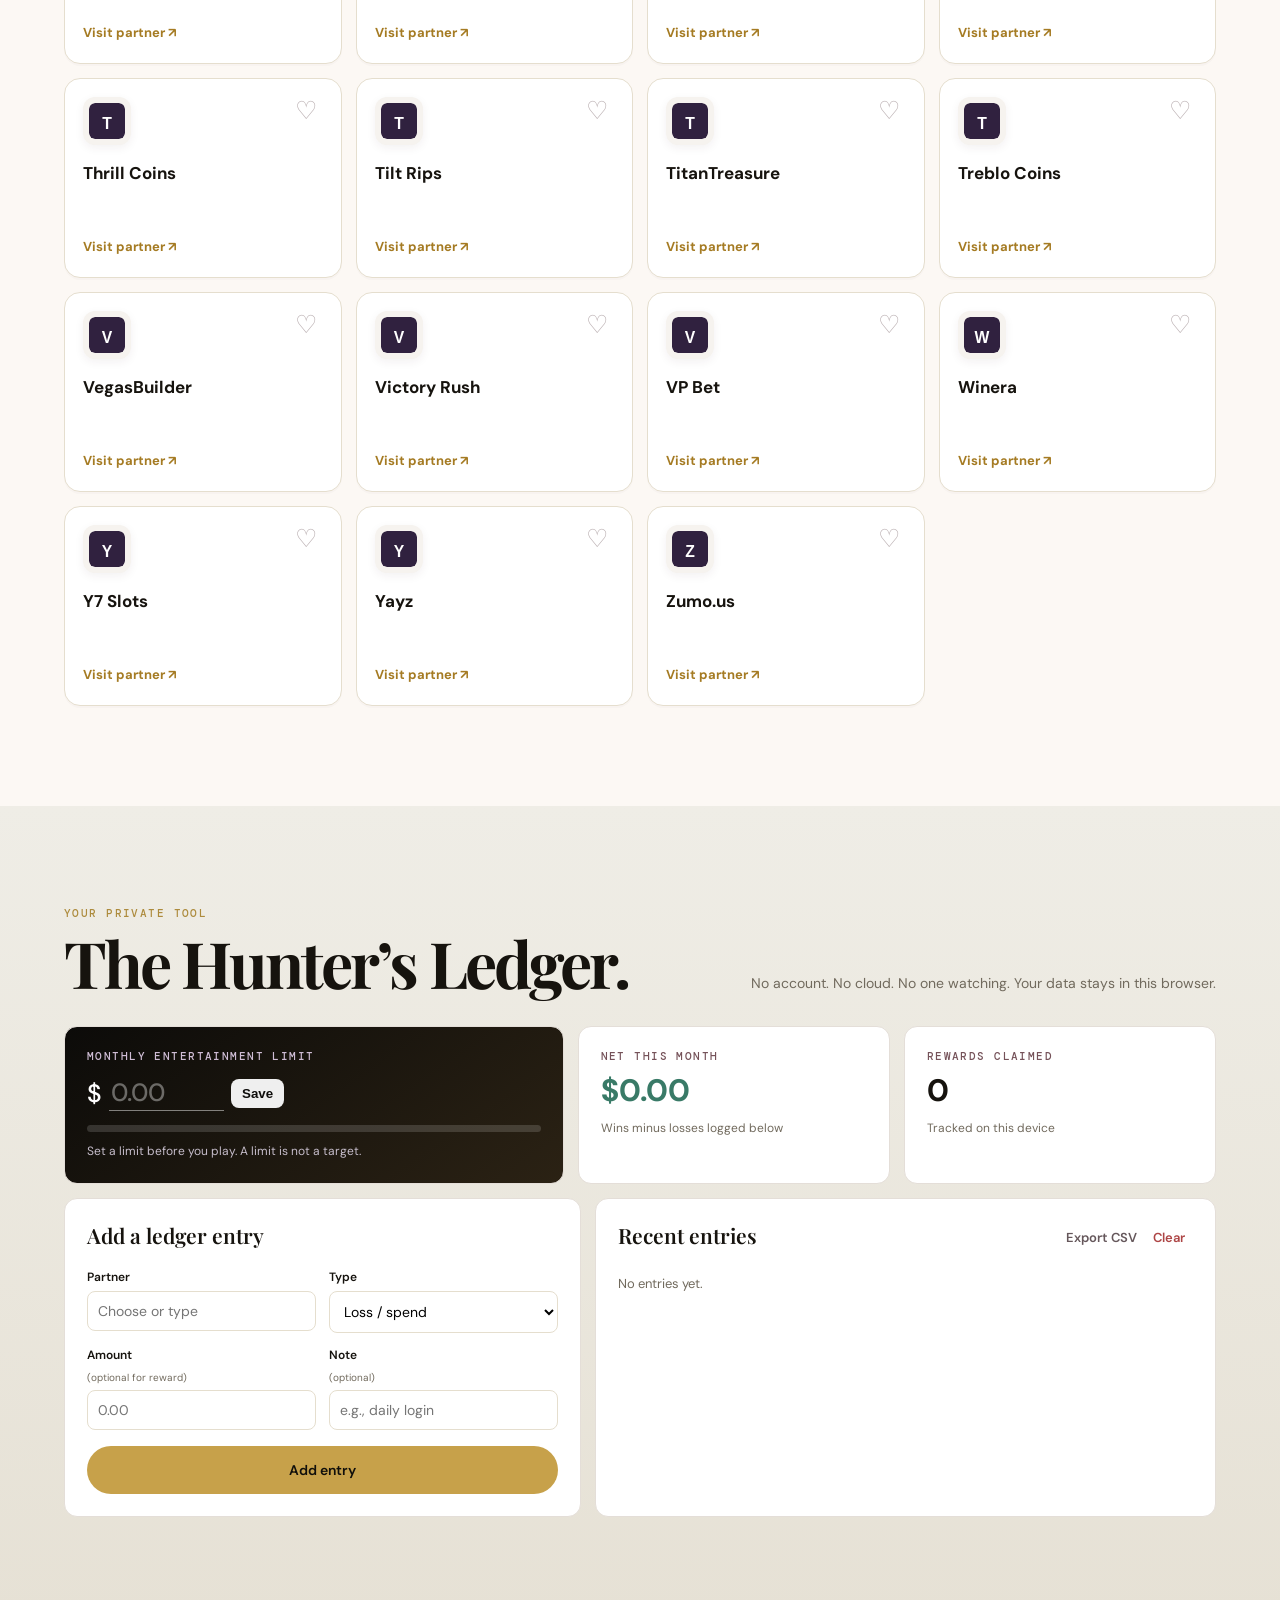
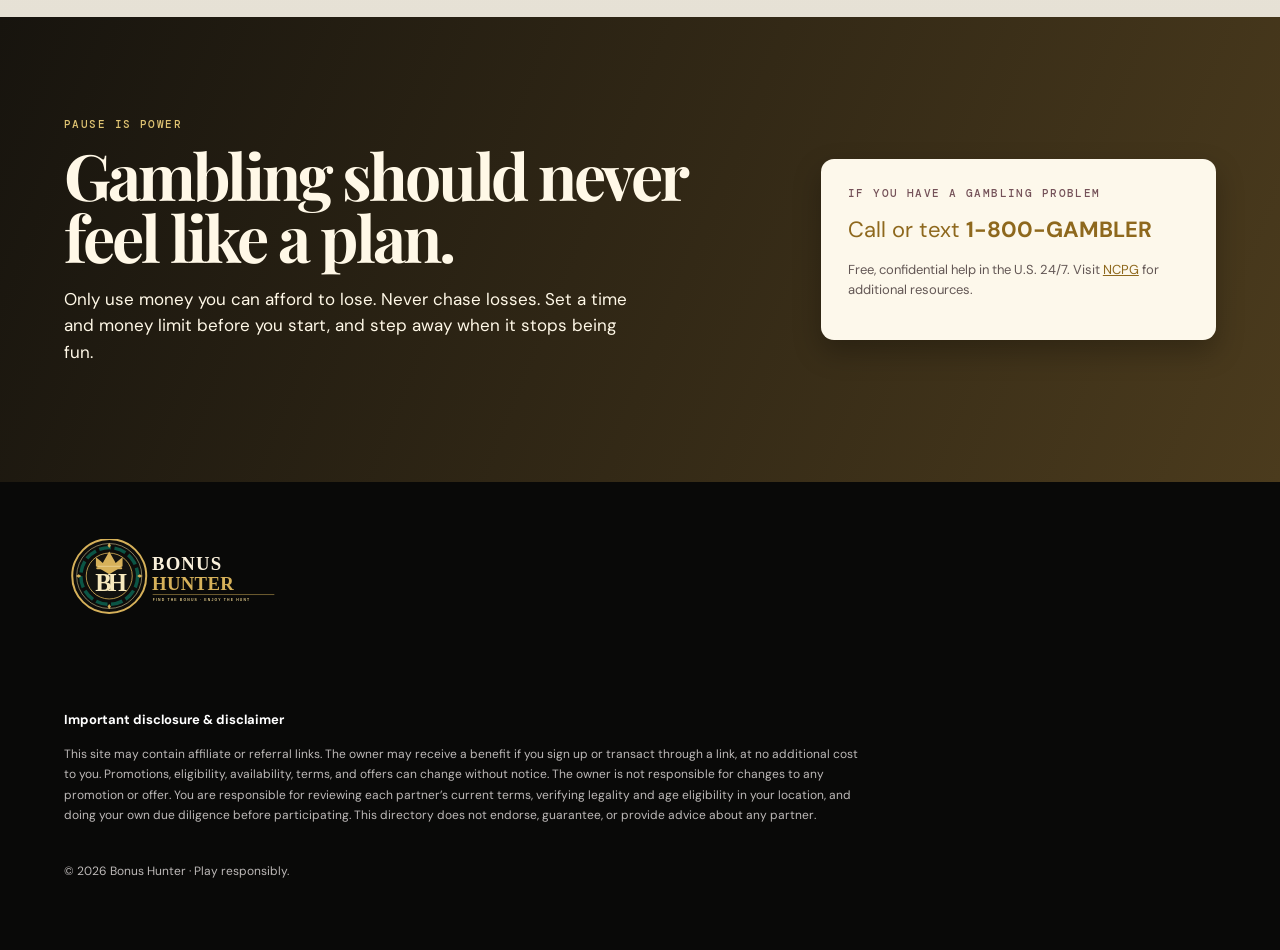
==== commit 4df615e3: "Use Bonus Hunter hunt tagline" ====
--- a/index.html
+++ b/index.html
@@ -4,7 +4,7 @@
   <meta charset="utf-8">
   <meta name="viewport" content="width=device-width,initial-scale=1">
   <meta name="description" content="A responsible, organized directory of referral links and a private play tracker.">
-  <meta property="og:title" content="Bonus Hunter — Find the bonus. Keep it intentional.">
+  <meta property="og:title" content="Bonus Hunter — Find the Bonus. Enjoy the Hunt.">
   <meta property="og:description" content="A curated referral directory with privacy-first rewards and budget tools.">
   <meta name="theme-color" content="#21182f">
   <title>Bonus Hunter — Referral Directory</title>
@@ -15,7 +15,7 @@
   <div class="notice" role="note"><b>21+ / legal-age only.</b> Play only where legal. This site is a directory, not gambling advice.</div>
   <header class="hero" id="top">
     <nav><a class="brand" href="#top"><img class="brand-mark" src="bonus-hunter-mark.svg" alt=""><span>Bonus Hunter</span></a><div class="nav-links"><a href="#directory">Discover</a><a href="#studio">Play Smart Studio</a><a href="#tracker">My ledger</a><a href="#responsible">Help</a></div></nav>
-    <div class="hero-content"><p class="eyebrow hero-eye">REFERRAL DIRECTORY · PRIVATE TRACKER</p><h1>Find the bonus.<br><em>Keep it intentional.</em></h1><p class="lede">A members-only style directory for referral partners, rewards, and staying firmly in control.</p><div class="hero-actions"><a class="button primary" href="#directory">Explore the collection <span>↓</span></a><a class="button ghost" href="#studio">Open Play Smart Studio</a></div><p class="micro">Links may be affiliate/referral links. Nothing here is a promise, offer, or financial advice.</p></div>
+    <div class="hero-content"><p class="eyebrow hero-eye">REFERRAL DIRECTORY · PRIVATE TRACKER</p><h1>Find the bonus.<br><em>Enjoy the hunt.</em></h1><p class="lede">A members-only style directory for referral partners, rewards, and staying firmly in control.</p><div class="hero-actions"><a class="button primary" href="#directory">Explore the collection <span>↓</span></a><a class="button ghost" href="#studio">Open Play Smart Studio</a></div><p class="micro">Links may be affiliate/referral links. Nothing here is a promise, offer, or financial advice.</p></div>
     <div class="hero-cards" aria-hidden="true"><img class="hero-logo" src="bonus-hunter-logo.svg" alt=""></div><div class="orb orb-one"></div><div class="orb orb-two"></div>
   </header>
   <div class="marquee" aria-hidden="true"><div>DISCOVER · TRACK · PAUSE · REFLECT · PLAY RESPONSIBLY · DISCOVER · TRACK · PAUSE · REFLECT · PLAY RESPONSIBLY · </div></div>
--- a/styles.css
+++ b/styles.css
@@ -9,3 +9,5 @@
 .brand{display:flex;align-items:center}.brand img{display:block;width:195px;height:auto;filter:invert(1) sepia(.22) saturate(.65) brightness(1.6)}.footer-brand img{display:block;width:245px;height:auto;filter:invert(1) sepia(.18) saturate(.6) brightness(1.55)}@media(max-width:620px){.brand img{width:165px}.footer-brand img{width:210px}}
 /* Bonus Hunter identity */
 .brand{gap:10px;color:#f8eed8;font:700 22px "Playfair Display",serif;letter-spacing:-.03em}.brand .brand-mark{width:48px;height:48px;object-fit:cover;object-position:50% 0;border-radius:50%;filter:none}.hero-cards{display:flex;justify-content:center;align-items:center;left:auto;right:4%;width:min(43vw,500px)}.hero-logo{position:relative;z-index:2;display:block;width:min(420px,40vw);height:auto;filter:drop-shadow(0 26px 24px #0009)}.footer-brand{height:145px;margin-bottom:23px;overflow:hidden}.footer-brand img{width:250px;height:auto;transform:translateY(-4px);filter:none}@media(max-width:850px){.hero-cards{right:-5%;width:45vw}.hero-logo{width:390px}}@media(max-width:620px){.brand .brand-mark{width:42px;height:42px}.brand{font-size:19px}.hero-cards{right:-31%;top:112px;width:78vw;opacity:.3}.hero-logo{width:360px}.footer-brand{height:125px}.footer-brand img{width:210px}}
+/* Refined Bonus Hunter vector identity */
+.brand .brand-mark{border-radius:0;background:transparent;filter:none}.hero-logo{filter:drop-shadow(0 24px 28px #000b)}.footer-brand img{filter:none}
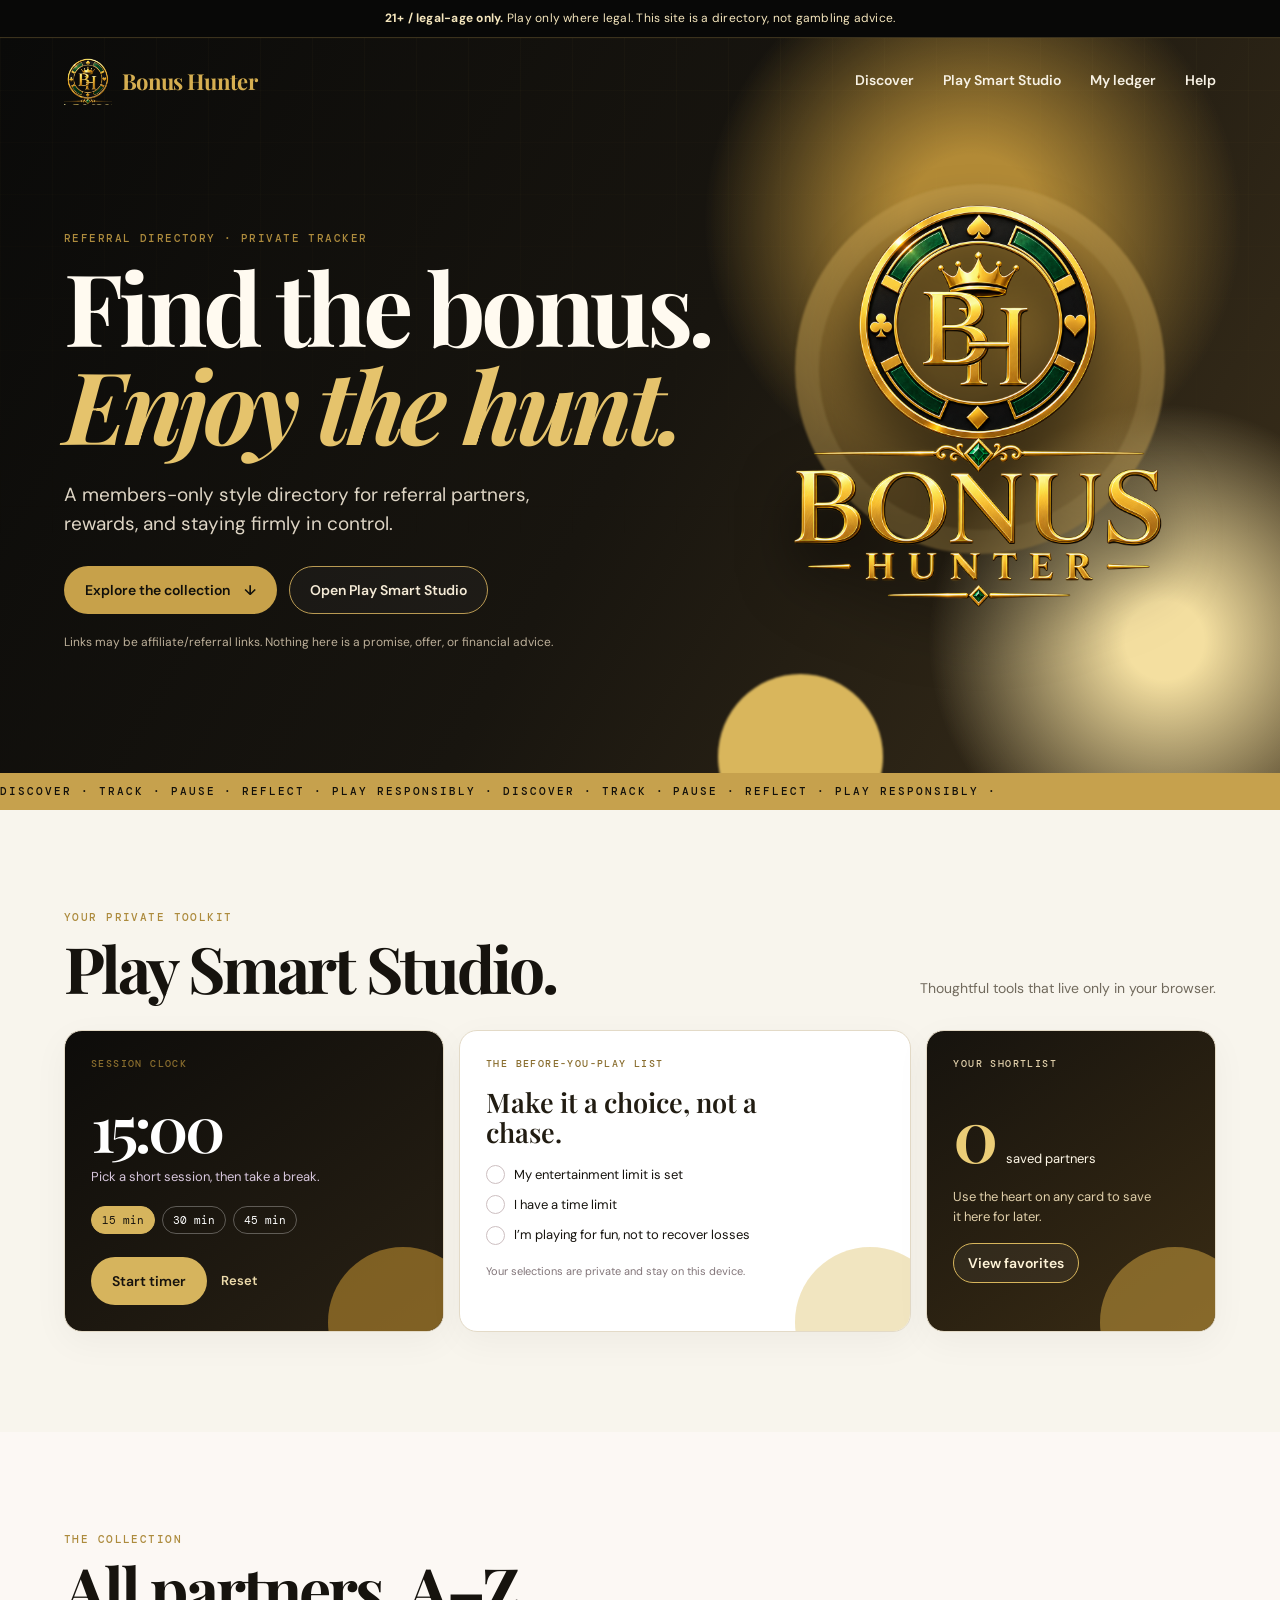
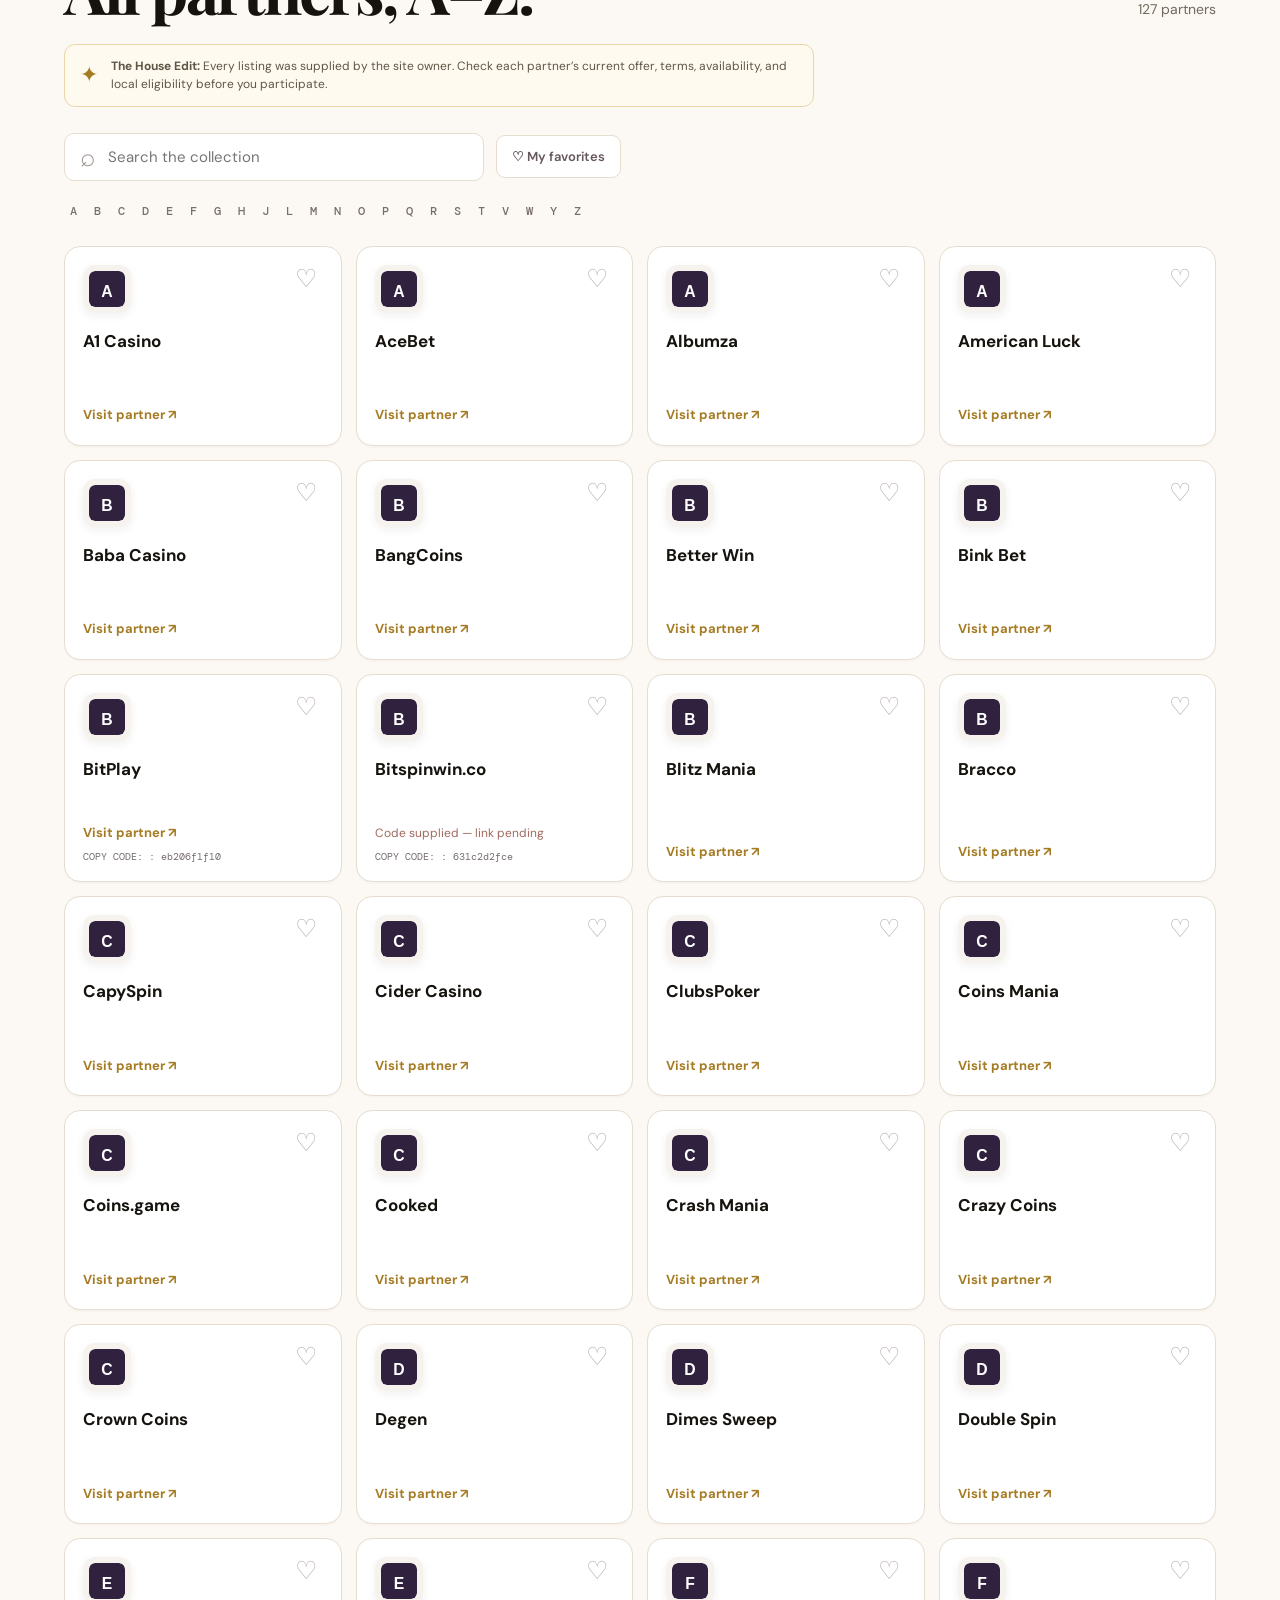
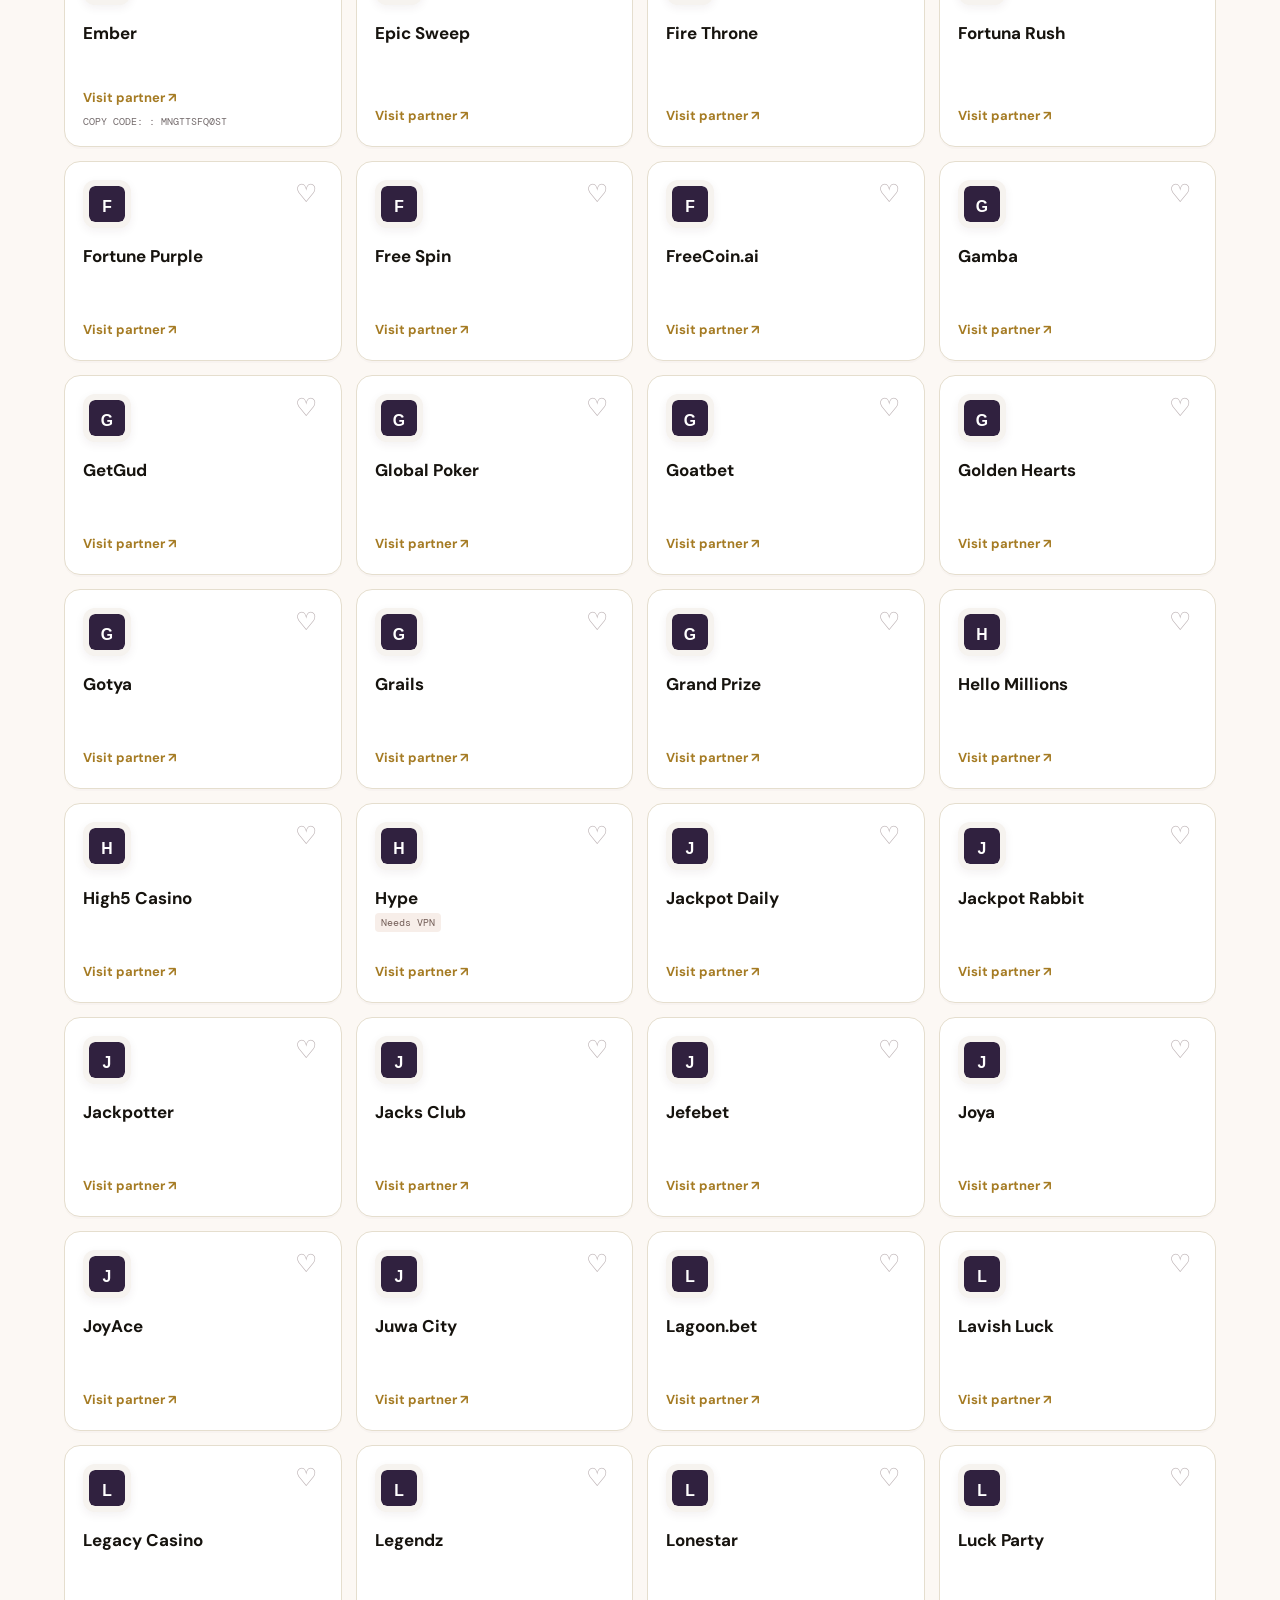
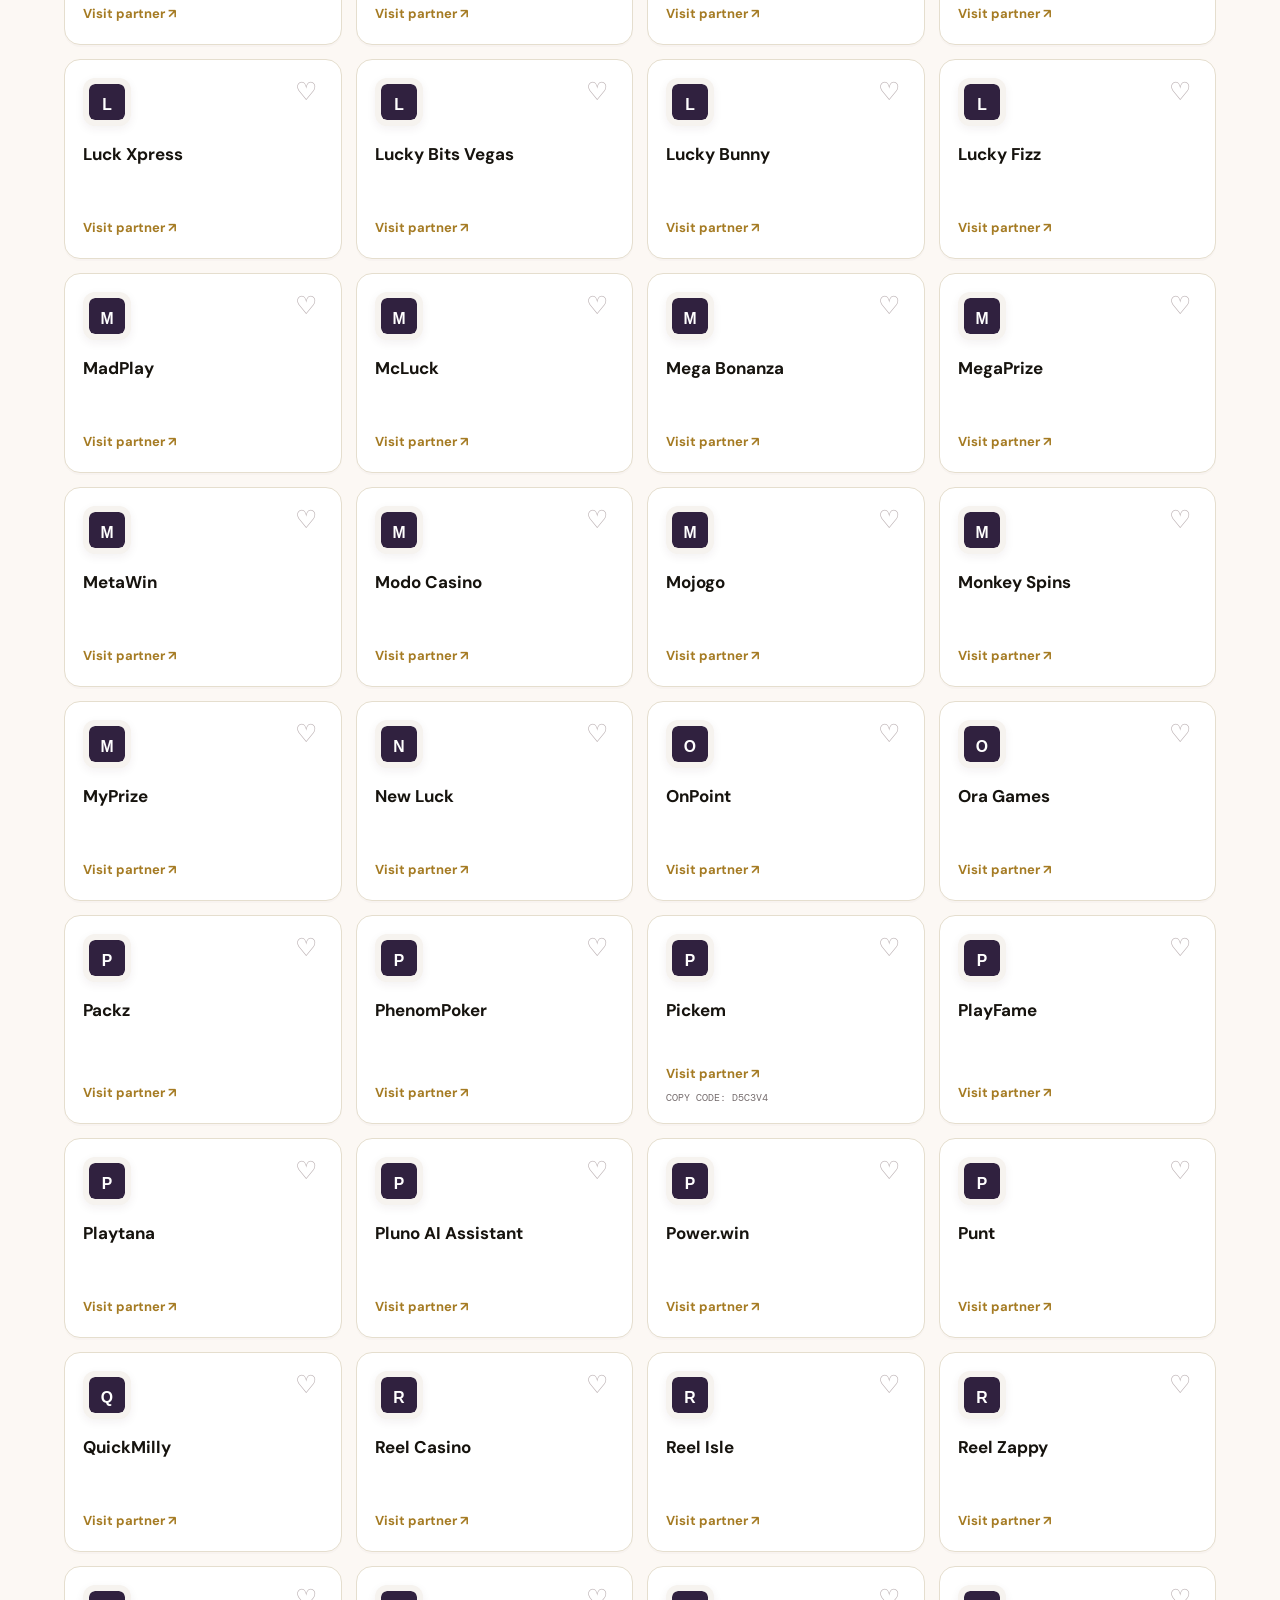
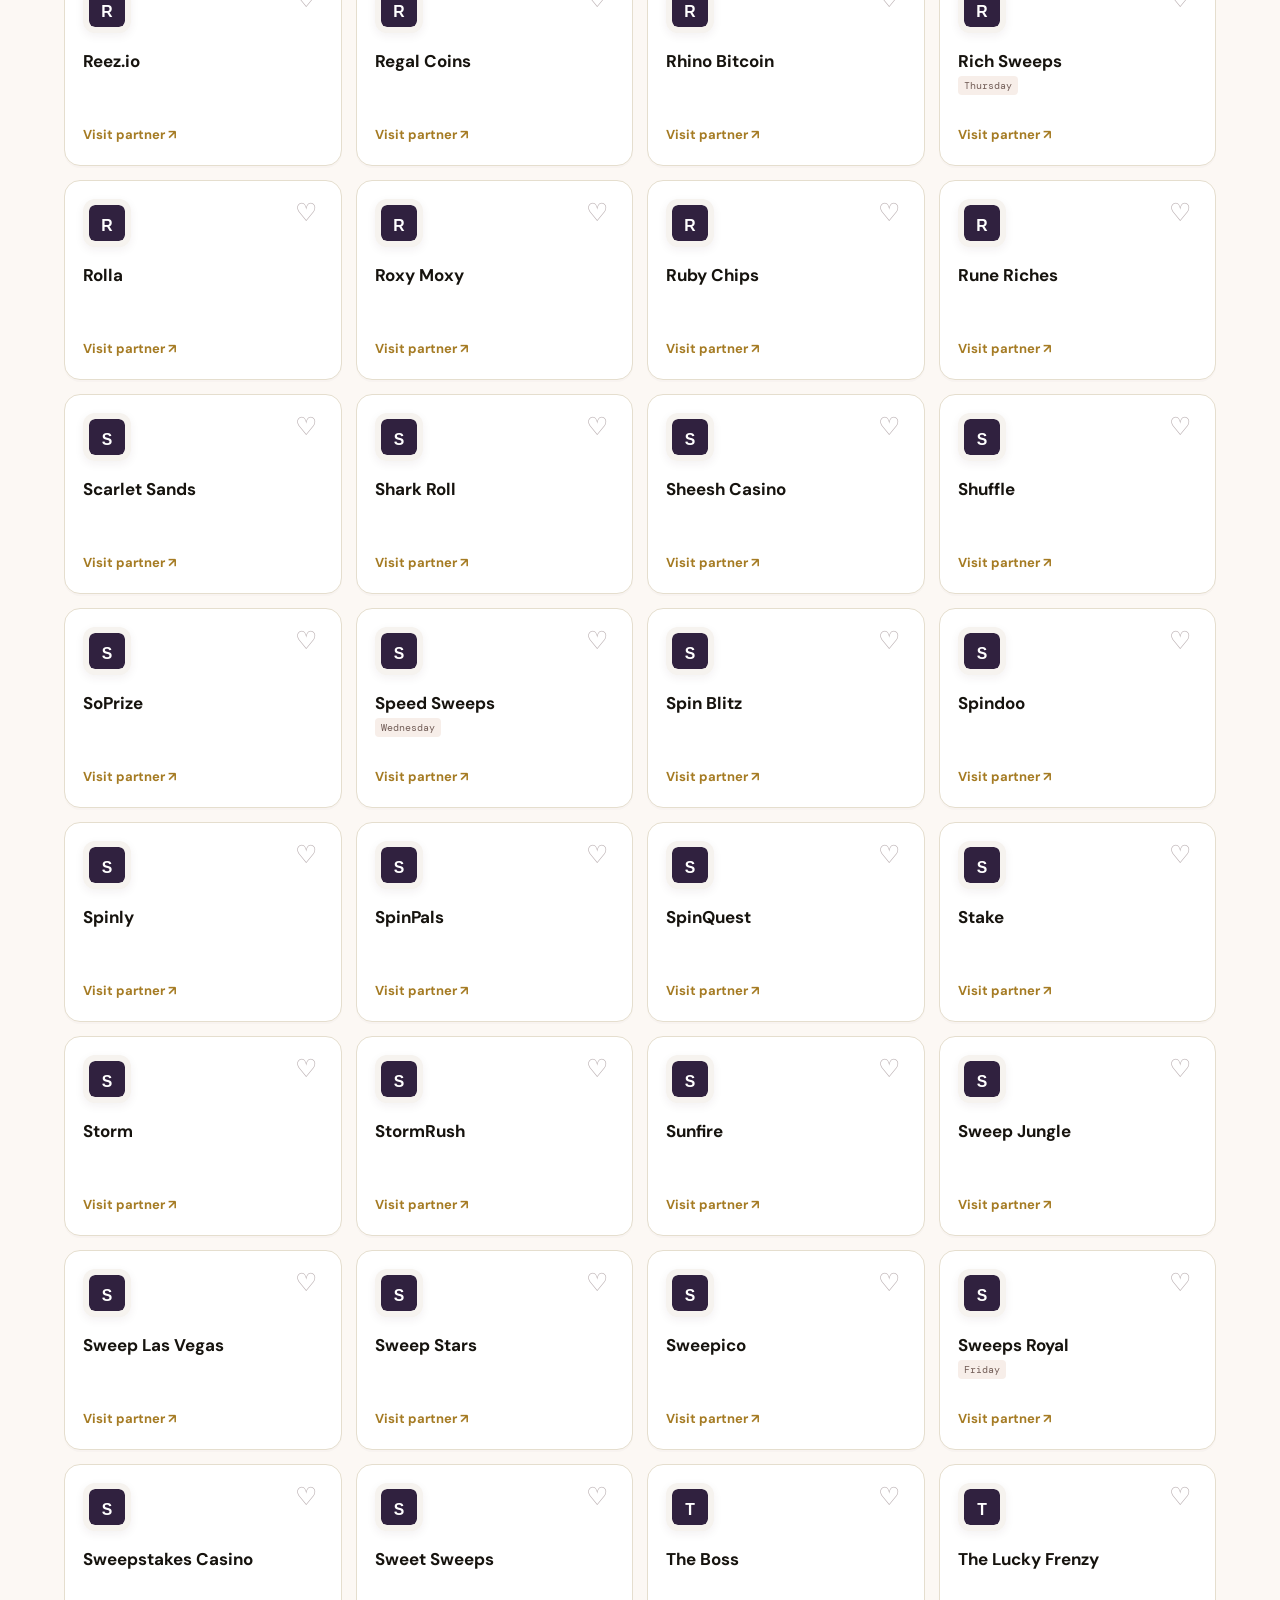
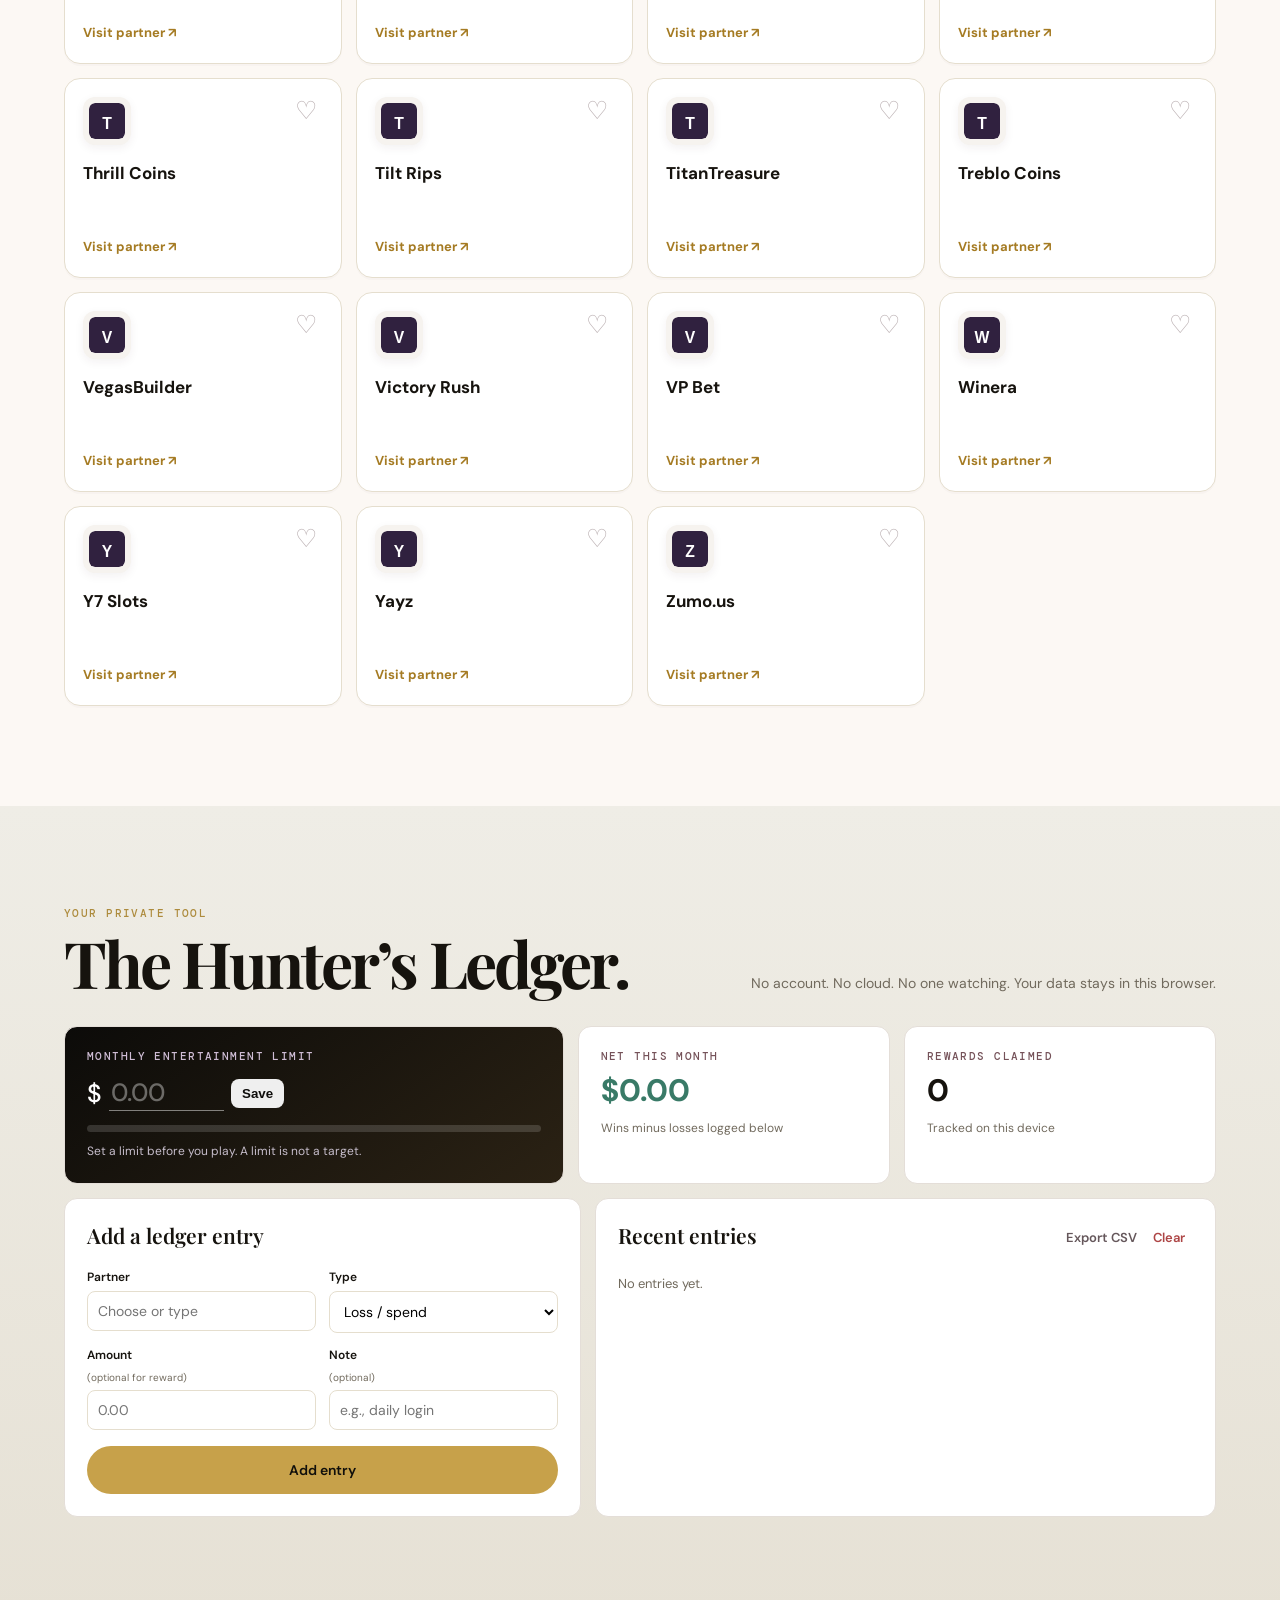
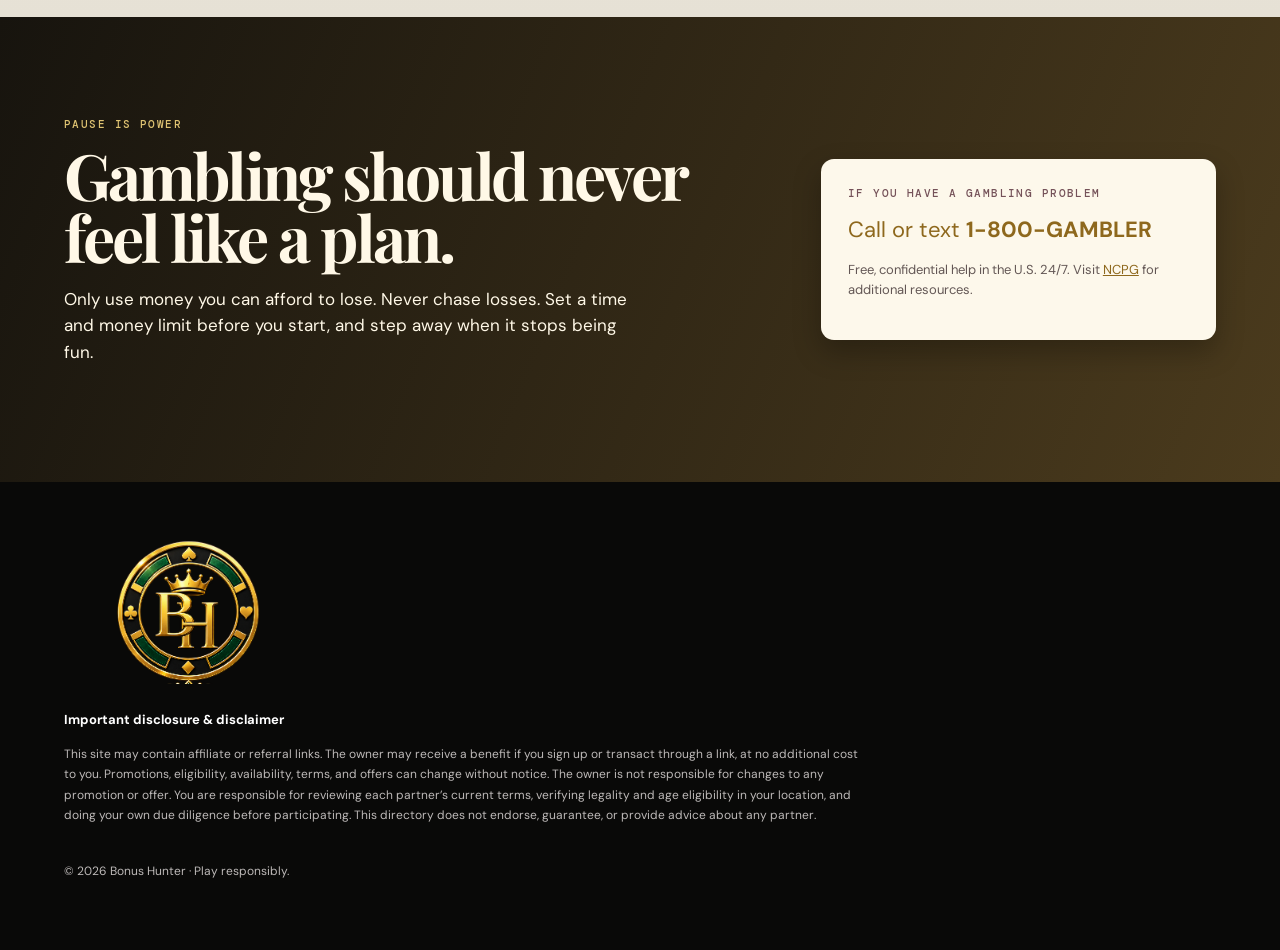
==== commit d49f4a69: "Restore original Bonus Hunter logo" ====
--- a/index.html
+++ b/index.html
@@ -14,9 +14,9 @@
 <body>
   <div class="notice" role="note"><b>21+ / legal-age only.</b> Play only where legal. This site is a directory, not gambling advice.</div>
   <header class="hero" id="top">
-    <nav><a class="brand" href="#top"><img class="brand-mark" src="bonus-hunter-mark.svg" alt=""><span>Bonus Hunter</span></a><div class="nav-links"><a href="#directory">Discover</a><a href="#studio">Play Smart Studio</a><a href="#tracker">My ledger</a><a href="#responsible">Help</a></div></nav>
+    <nav><a class="brand" href="#top"><img class="brand-mark" src="bonus-hunter-mark.png" alt=""><span>Bonus Hunter</span></a><div class="nav-links"><a href="#directory">Discover</a><a href="#studio">Play Smart Studio</a><a href="#tracker">My ledger</a><a href="#responsible">Help</a></div></nav>
     <div class="hero-content"><p class="eyebrow hero-eye">REFERRAL DIRECTORY · PRIVATE TRACKER</p><h1>Find the bonus.<br><em>Enjoy the hunt.</em></h1><p class="lede">A members-only style directory for referral partners, rewards, and staying firmly in control.</p><div class="hero-actions"><a class="button primary" href="#directory">Explore the collection <span>↓</span></a><a class="button ghost" href="#studio">Open Play Smart Studio</a></div><p class="micro">Links may be affiliate/referral links. Nothing here is a promise, offer, or financial advice.</p></div>
-    <div class="hero-cards" aria-hidden="true"><img class="hero-logo" src="bonus-hunter-logo.svg" alt=""></div><div class="orb orb-one"></div><div class="orb orb-two"></div>
+    <div class="hero-cards" aria-hidden="true"><img class="hero-logo" src="bonus-hunter-logo.png" alt=""></div><div class="orb orb-one"></div><div class="orb orb-two"></div>
   </header>
   <div class="marquee" aria-hidden="true"><div>DISCOVER · TRACK · PAUSE · REFLECT · PLAY RESPONSIBLY · DISCOVER · TRACK · PAUSE · REFLECT · PLAY RESPONSIBLY · </div></div>
   <main>
@@ -41,7 +41,7 @@
     </section>
     <section class="responsible section" id="responsible"><div><p class="eyebrow">PAUSE IS POWER</p><h2>Gambling should never feel like a plan.</h2><p>Only use money you can afford to lose. Never chase losses. Set a time and money limit before you start, and step away when it stops being fun.</p></div><aside><p class="help-label">IF YOU HAVE A GAMBLING PROBLEM</p><a href="tel:18005224700">Call or text <strong>1-800-GAMBLER</strong></a><p>Free, confidential help in the U.S. 24/7. Visit <a href="https://www.ncpgambling.org/help-treatment/" target="_blank" rel="noopener">NCPG</a> for additional resources.</p></aside></section>
   </main>
-  <footer><div class="footer-brand"><img src="bonus-hunter-logo.svg" alt="Bonus Hunter"></div><div class="disclosure"><strong>Important disclosure &amp; disclaimer</strong><p>This site may contain affiliate or referral links. The owner may receive a benefit if you sign up or transact through a link, at no additional cost to you. Promotions, eligibility, availability, terms, and offers can change without notice. The owner is not responsible for changes to any promotion or offer. You are responsible for reviewing each partner’s current terms, verifying legality and age eligibility in your location, and doing your own due diligence before participating. This directory does not endorse, guarantee, or provide advice about any partner.</p></div><p class="copyright">© <span id="year"></span> Bonus Hunter · Play responsibly.</p></footer>
+  <footer><div class="footer-brand"><img src="bonus-hunter-logo.png" alt="Bonus Hunter"></div><div class="disclosure"><strong>Important disclosure &amp; disclaimer</strong><p>This site may contain affiliate or referral links. The owner may receive a benefit if you sign up or transact through a link, at no additional cost to you. Promotions, eligibility, availability, terms, and offers can change without notice. The owner is not responsible for changes to any promotion or offer. You are responsible for reviewing each partner’s current terms, verifying legality and age eligibility in your location, and doing your own due diligence before participating. This directory does not endorse, guarantee, or provide advice about any partner.</p></div><p class="copyright">© <span id="year"></span> Bonus Hunter · Play responsibly.</p></footer>
   <template id="card-template"><article class="partner-card"><div class="partner-top"><img class="logo" alt="" loading="lazy" referrerpolicy="no-referrer"><button class="favorite" aria-label="Add to favorites" aria-pressed="false">♡</button></div><h3></h3><div class="card-meta"></div><div class="card-actions"></div></article></template>
   <script src="partners.js"></script><script src="app.js"></script>
 </body></html>
